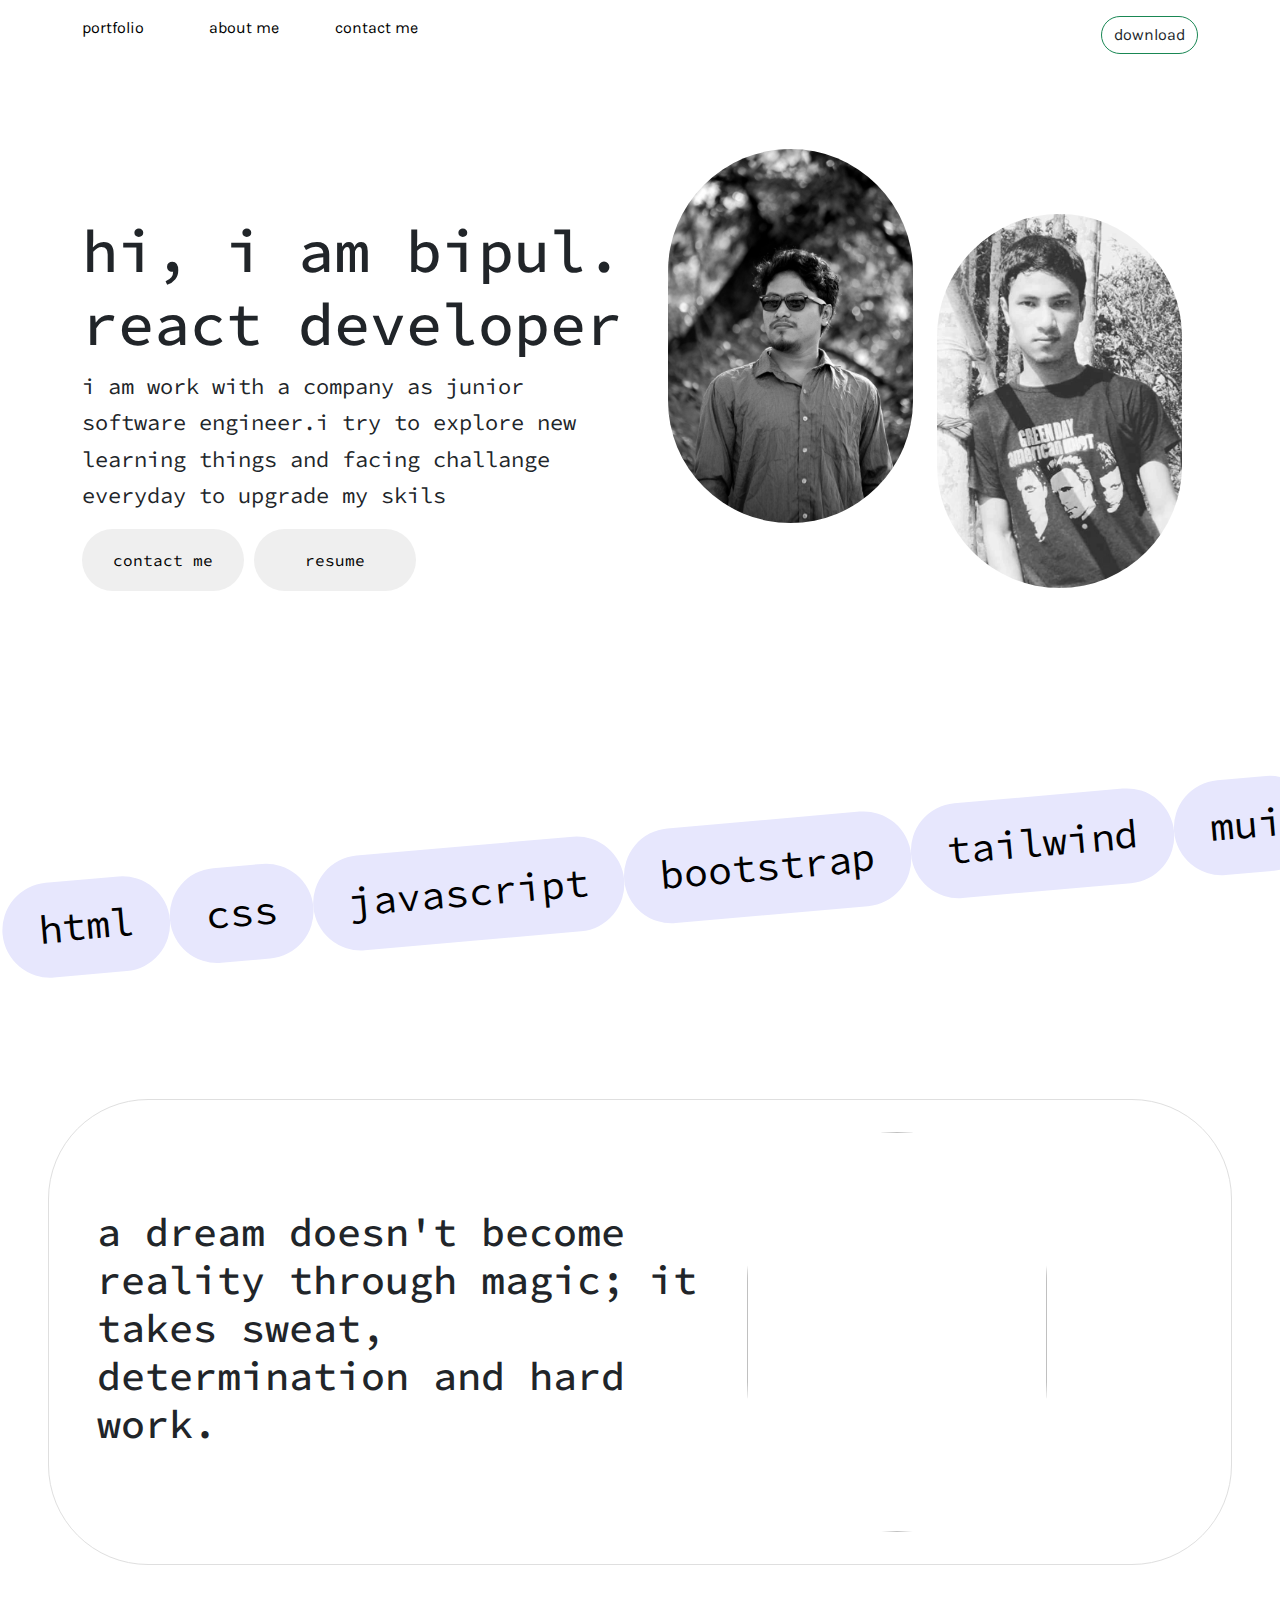
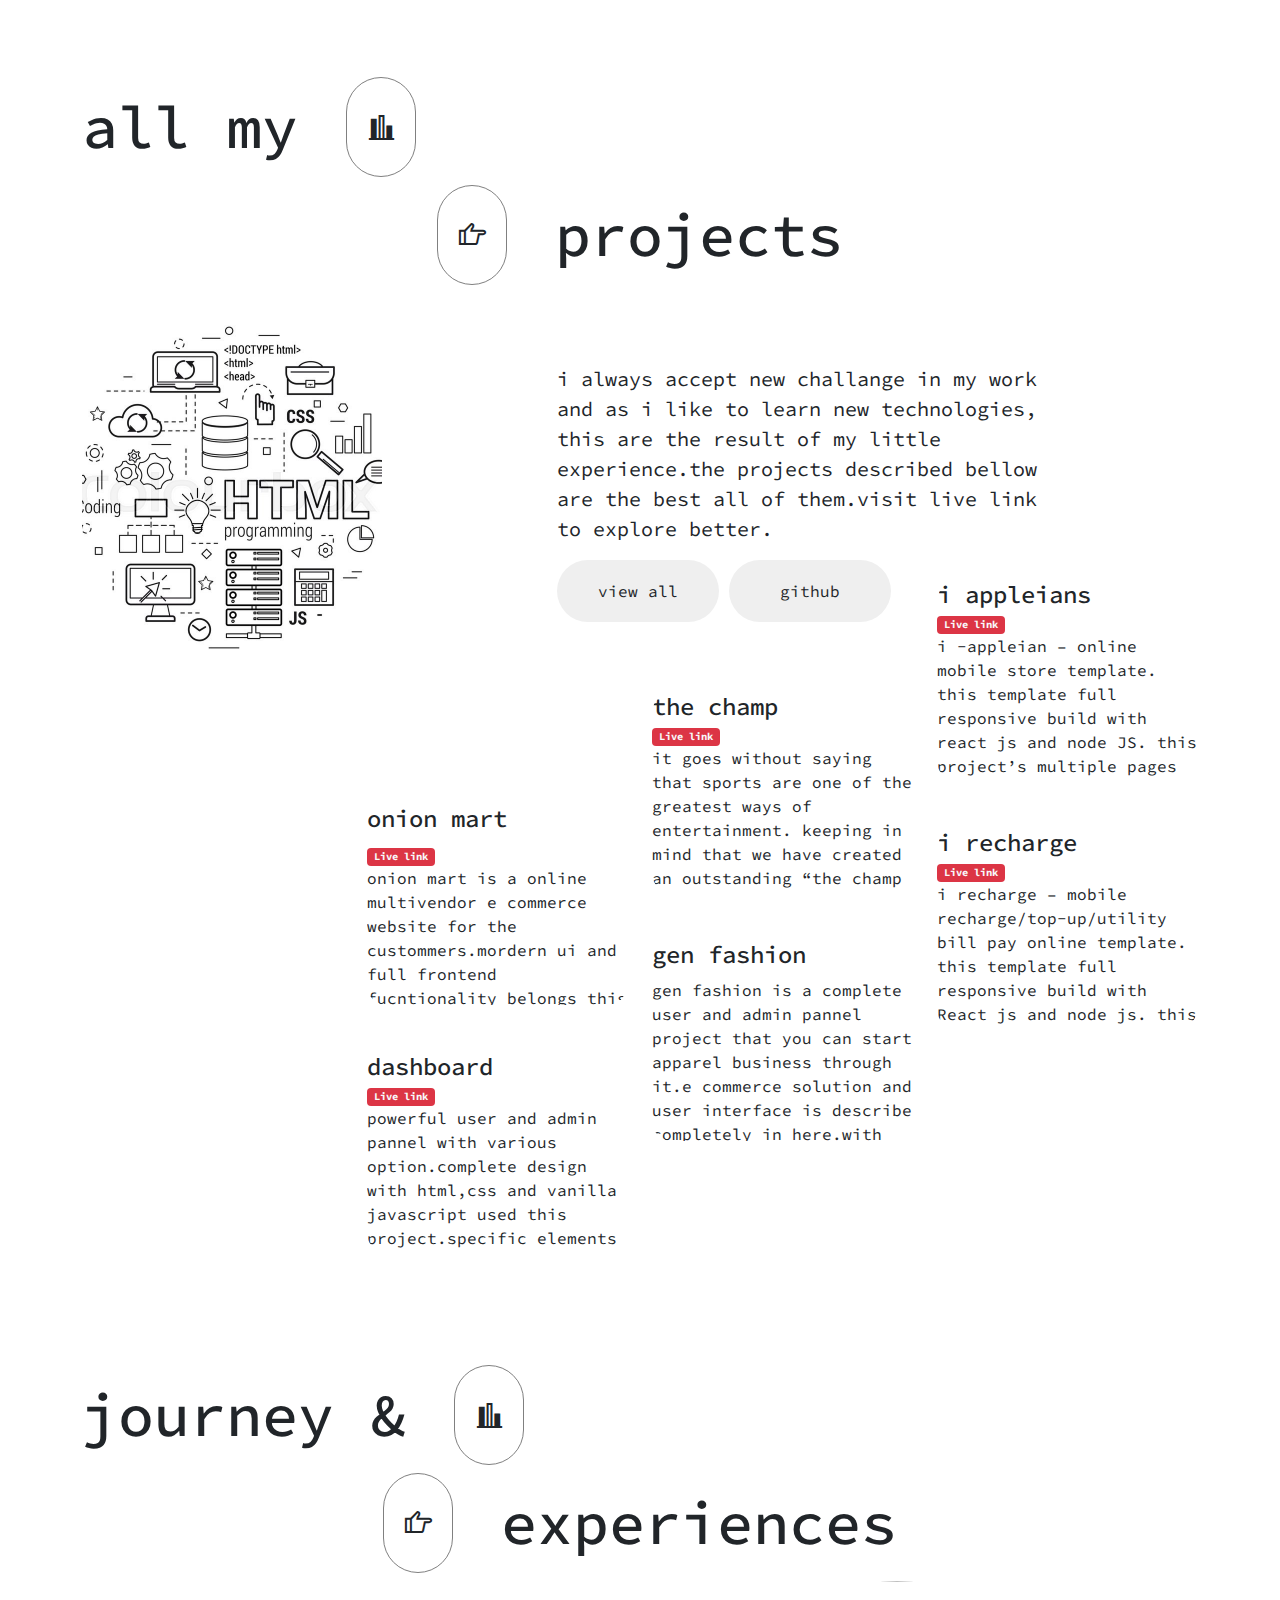
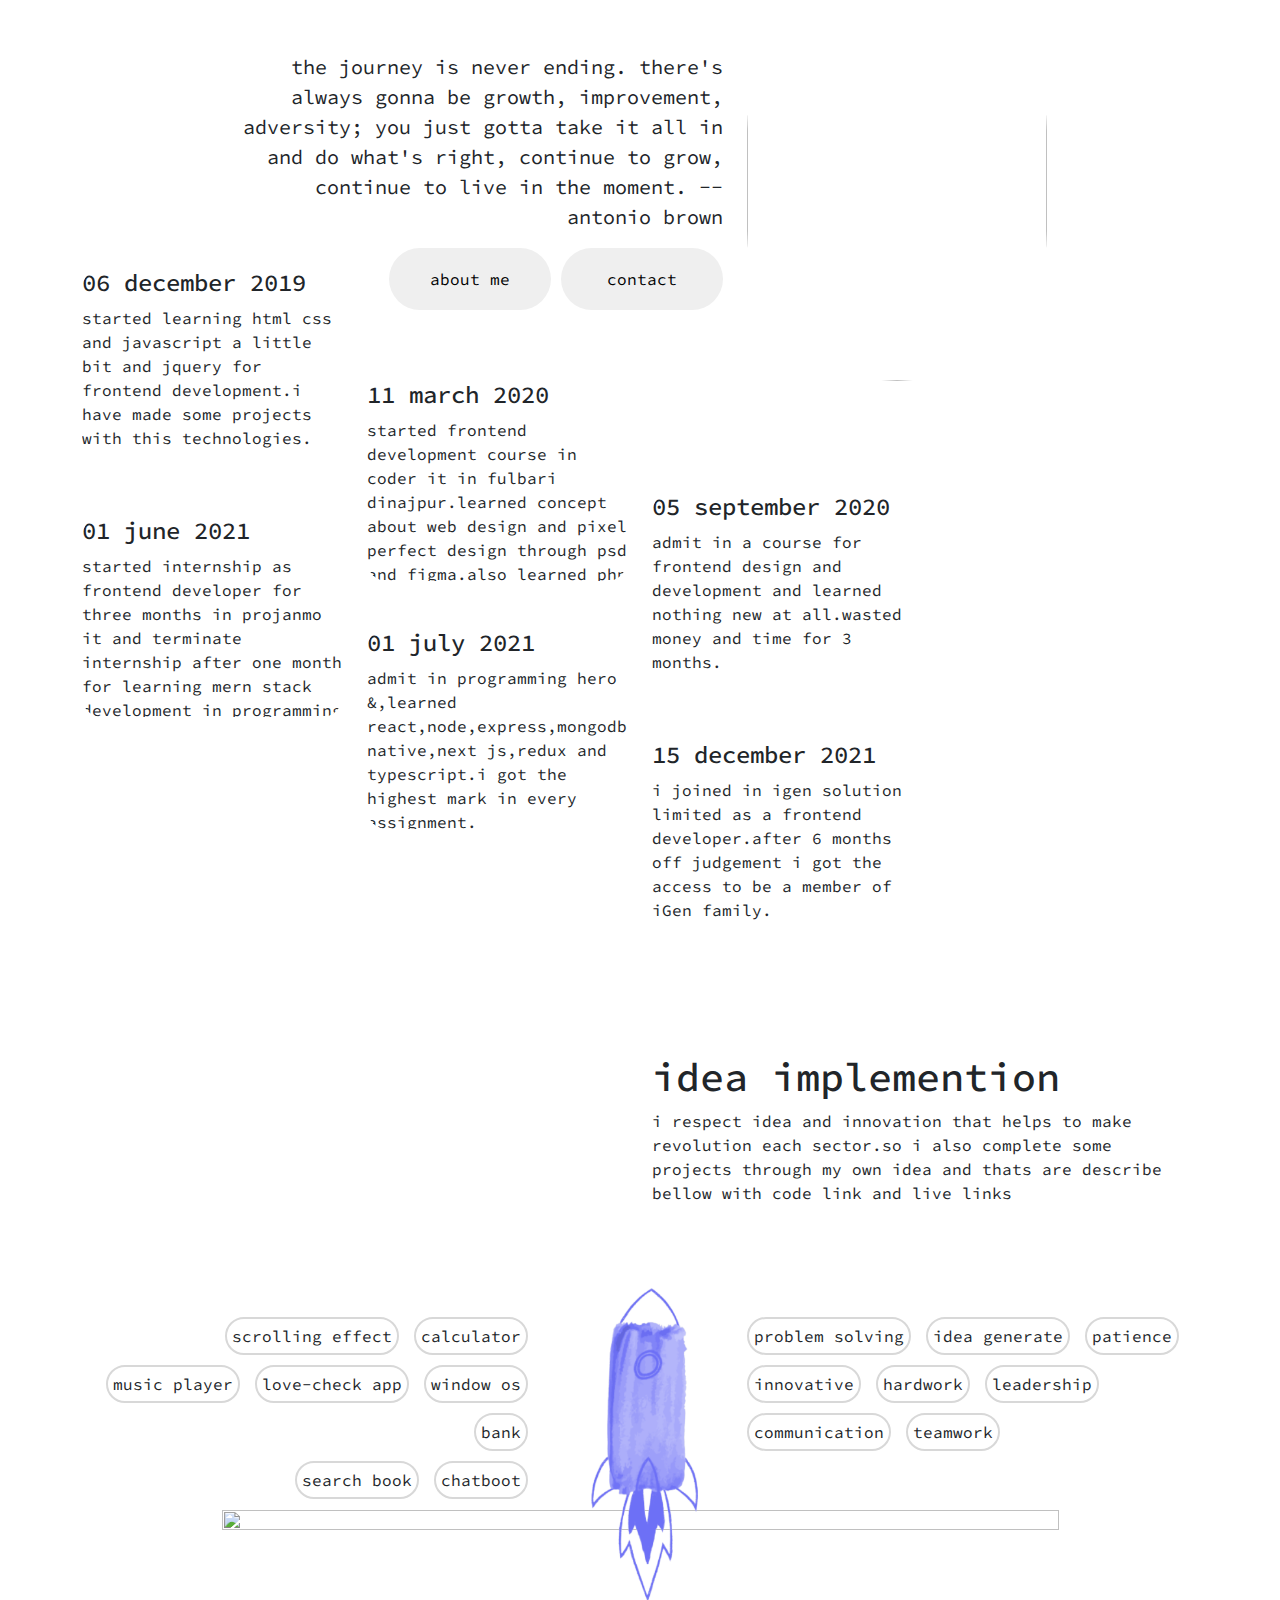
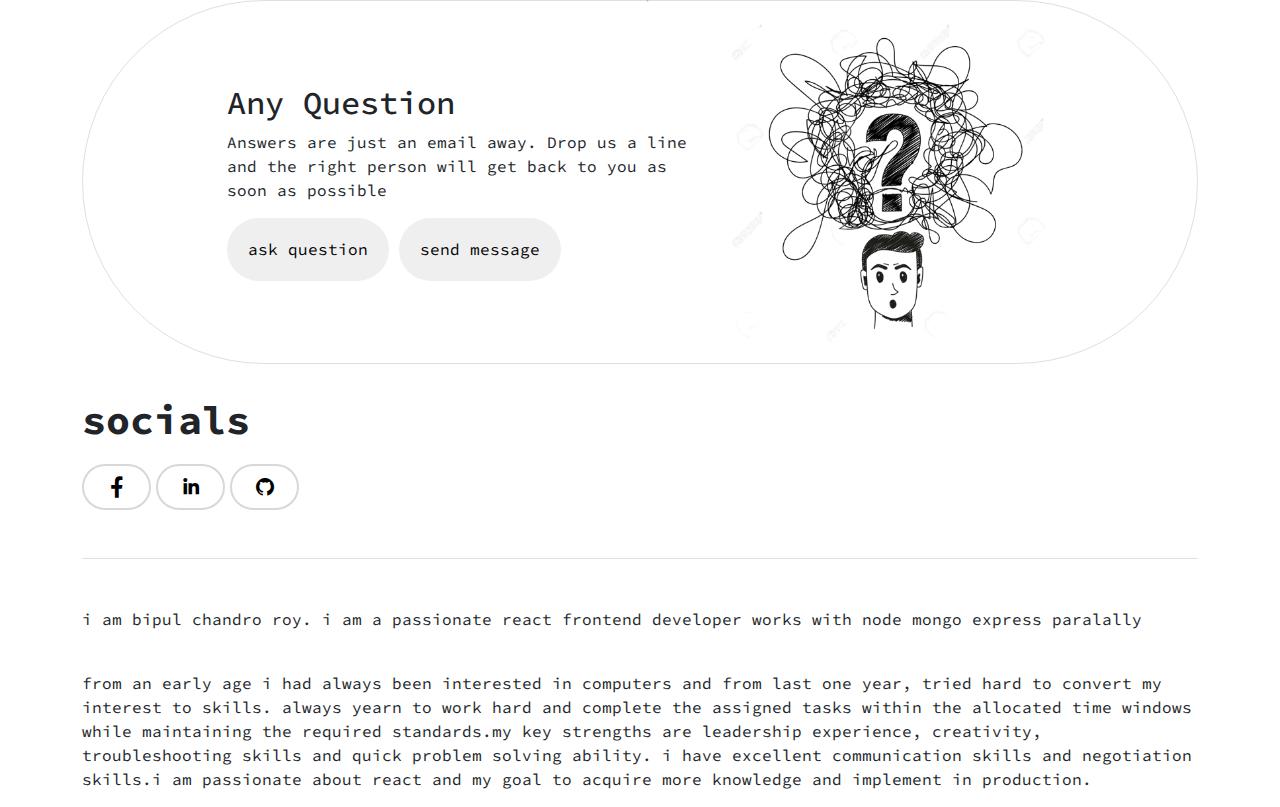
==== index.html @ b06220b7 "link dynamic" ====
<!DOCTYPE html>
<html lang="en">
  <head>
    <meta charset="UTF-8" />
    <meta http-equiv="X-UA-Compatible" content="IE=edge" />
    <meta name="viewport" content="width=device-width, initial-scale=1.0" />
    <link rel="stylesheet" href="./assets/css/bootstrap.min.css" />
    <link rel="stylesheet" href="./assets/css/line-awesome.min.css" />
    <link
      rel="stylesheet"
      href="path/to/line-awesome/css/line-awesome-font-awesome.min.css"
    />
    <link rel="stylesheet" href="./assets/css/style.css" />
    <link rel="stylesheet" href="./assets/css/responsive.css" />
    <title>Portfolio</title>
  </head>
  <body>
    <header class="py-3">
      <div class="container">
        <div class="row">
          <div class="col-4">
            <div class="row">
              <div class="col-4">
                <a href="#">portfolio</a>
              </div>
              <div class="col-4">
                <a href="./about.html">about me</a>
              </div>
              <div class="col-4">
                <a href="#">contact me</a>
              </div>
            </div>
          </div>
          <div class="col-8 text-end">
            <button class="btn rounded-pill border-success">download</button>
          </div>
        </div>
      </div>
    </header>

    <main>
      <section>
        <div class="banner">
          <div class="container">
            <div class="row">
              <div class="col-6">
                <div class="banner-text">
                  <h1>
                    hi, i am bipul. <br />
                    react developer
                  </h1>
                  <!-- <p>Do you want to expand your perspective? Access the US exchanges and the cryptocurrency market by opening your own multi-currency account</p> -->
                  <p>
                    i am work with a company as junior software engineer.i try
                    to explore new learning things and facing challange everyday
                    to upgrade my skils
                  </p>
                  <div class="banner-buttons">
                    <button>contact me</button>
                    <button>resume</button>
                  </div>
                </div>
              </div>
              <div class="col-6">
                <div class="row">
                  <div class="col-6">
                    <div
                      class="banner-image-container ms-auto first-banner-image-container"
                    >
                      <img class="grayscale" src="./assets/images/img1.jpg" alt="" />
                    </div>
                  </div>
                  <div class="col-6">
                    <div class="banner-image-container">
                      <img class="grayscale" src="./assets/images//img2.jpg" alt="" />
                    </div>
                  </div>
                </div>
              </div>
            </div>
          </div>
        </div>
      </section>

      <section>
        <div class="scrolling-container">
          <div class="scrolling">
            <ul>
              <li><a href="#">html</a></li>
              <li><a href="#">css</a></li>
              <li><a href="#">javascript</a></li>
              <li><a href="#">bootstrap</a></li>
              <li><a href="#">tailwind</a></li>
              <li><a href="#">mui</a></li>
              <li><a href="#">react</a></li>
              <li><a href="#">angular</a></li>
              <li><a href="#">react-native</a></li>
              <li><a href="#">react-bootstrap</a></li>
              <li><a href="#">express</a></li>
              <li><a href="#">node</a></li>
              <li><a href="#">mongodb</a></li>
              <li><a href="#">sql</a></li>
              <li><a href="#">next</a></li>
              <li><a href="#">redux</a></li>
            </ul>
          </div>
        </div>
      </section>

      <!-- details area begin  -->
      <section>
        <div class="details-section p-5">
          <div class="details-container">
            <div class="row align-items-center">
              <div class="col-7">
                <div class="p-3 mx-auto">
                  <h1>
                    a dream doesn't become reality through magic; it takes
                    sweat, determination and hard work.
                  </h1>
                </div>
              </div>
              <div class="col-5">
                <div class="swiper-image-container">
                  <div class="details-image">
                    <img
                      src="https://images.fineartamerica.com/images-medium-large-5/1-colin-powell-lou-ortiz.jpg"
                      alt=""
                    />
                  </div>
                </div>
              </div>
            </div>
          </div>
        </div>
      </section>
      <!-- details area end  -->

      <!-- projects area begin  -->
      <section>
        <div class="container">
          <div class="projects">
            <h2 class="d-flex align-items-center">
              all my
              <span class="project-icon ms-5"
                ><i class="lar la-chart-bar"></i
              ></span>
            </h2>
            <h2
              class="text-end d-flex align-items-center justify-content-center"
            >
              <span class="project-icon me-5"
                ><i class="lar la-hand-point-right"></i
              ></span>
              projects
            </h2>
            <div class="row align-items-center">
              <div class="col-5">
                <div class="details-image">
                  <img src="./assets/images/projects.jpg" alt="" />
                </div>
              </div>
              <div class="col-7">
                <div class="w-75">
                  <p>
                    i always accept new challange in my work and as i like to
                    learn new technologies, this are the result of my little
                    experience.the projects described bellow are the best all of
                    them.visit live link to explore better.
                  </p>
                  <div class="banner-buttons">
                    <button><a class="text-dark" href="./projects.html">view all</a></button>
                    <button>
                      <a
                        class="text-dark"
                        target="_blank"
                        href="https://github.com/Sbipul"
                        >github</a
                      >
                    </button>
                  </div>
                </div>
              </div>
            </div>
          </div>
        </div>
        <div class="container">
          <div class="row">
            <div class="col-3"></div>
            <div class="col-9">
              <div class="row">
                <div class="col-4">
                  <div class="last-column">
                    <div class="single-projects">
                      <div class="project-image">
                        <h3>onion mart</h3>
                        <small><a class="text-light badge bg-danger" target="_blank" href="https://onion-mart.vercel.app/">Live link </a></small>
                        <p>
                          onion mart is a online multivendor e commerce website
                          for the custommers.mordern ui and full frontend
                          fucntionality belongs this project also backend
                          friendly coded.
                        </p>
                      </div>
                    </div>
                    <div class="single-projects">
                      <div class="project-image">
                        <h3 class="m-0">dashboard</h3>
                        <small><a class="text-light badge bg-danger" target="_blank" href="https://igen-dashboard.netlify.app">Live link</a></small>
                        <p>
                          powerful user and admin pannel with various
                          option.complete design with html,css and vanilla
                          javascript used this project.specific elements is
                          drawed in a specific page so that it wouldbe better
                          experience for user and admin
                        </p>
                      </div>
                    </div>
                  </div>
                </div>
                <div class="col-4">
                  <div class="single-projects">
                    <div class="project-image">
                      <h3 class="m-0">the champ</h3>
                      <small><a class="text-light badge bg-danger" target="_blank" href="https://codecanyon.net/item/the-champ-a-sports-player-portfolio-react-js-template/38651780?s_rank=2">Live link</a></small>
                      <p>
                        it goes without saying that sports are one of the
                        greatest ways of entertainment. keeping in mind that we
                        have created an outstanding “the champ – a sports player
                        portfolio react js template” which is responsive for all
                        devices, user-friendly, and is to be used powerful
                        latest technologies for this portfolio template.
                      </p>
                    </div>
                  </div>
                  <div class="single-projects">
                    <div class="project-image">
                      <h3>gen fashion</h3>
                      <p>
                        gen fashion is a complete user and admin pannel project
                        that you can start apparel business through it.e
                        commerce solution and user interface is describe
                        completely in here.with mern technologies gives the
                        better experiences and keep update with others
                      </p>
                    </div>
                  </div>
                </div>
                <div class="col-4">
                  <div class="project-odd">
                    <div class="single-projects">
                      <div class="project-image">
                        <h3 class="m-0">i appleians</h3>
                        <small
                          ><a class="text-light badge bg-danger" href="https://codecanyon.net/item/iappleian-react-js-mobile-store-template/37306486"
                            >Live link</a
                          ></small
                        >
                        <p>
                          i -appleian – online mobile store template. this
                          template full responsive build with react js and node
                          JS. this project’s multiple pages and suitable fit for
                          online base business especially mobile shop who is
                          want to focus business into online.
                        </p>
                      </div>
                    </div>
                    <div class="single-projects">
                      <div class="project-image">
                        <h3 class="m-0">i recharge</h3>
                        <small><a class="text-light badge bg-danger" href="https://codecanyon.net/item/irecharge-mobile-topup-and-utility-bill-pay-react-js-template/37950821?s_rank=3">Live link</a></small>
                        <p>
                          i recharge – mobile recharge/top-up/utility bill pay
                          online template. this template full responsive build
                          with React js and node js. this project’s multiple
                          pages and suitable fit for online base mobile top-up
                          and utility bill pay services.
                        </p>
                      </div>
                    </div>
                  </div>
                </div>
              </div>
            </div>
          </div>
        </div>
      </section>
      <!-- projects area end  -->

      <!-- journey area begin  -->
      <section>
        <div class="container">
          <div class="projects">
            <h2 class="d-flex align-items-center">
              journey &<span class="project-icon ms-5"
                ><i class="lar la-chart-bar"></i
              ></span>
            </h2>
            <h2
              class="text-end d-flex align-items-center justify-content-center"
            >
              <span class="project-icon me-5"
                ><i class="lar la-hand-point-right"></i
              ></span>
              experiences
            </h2>
            <div class="row align-items-center">
              <div class="col-7">
                <div class="w-75 ms-auto text-end">
                  <p>
                    the journey is never ending. there's always gonna be growth,
                    improvement, adversity; you just gotta take it all in and do
                    what's right, continue to grow, continue to live in the
                    moment. --antonio brown
                  </p>
                  <div class="banner-buttons text-end">
                    <button>about me</button>
                    <button>contact</button>
                  </div>
                </div>
              </div>
              <div class="col-5">
                <div class="details-image">
                  <img src="https://i.gifer.com/Pcns.gif" alt="" />
                </div>
              </div>
            </div>
          </div>
        </div>
        <div class="container">
          <div class="row">
            <div class="col-9">
              <div class="row">
                <div class="col-4">
                  <div class="project-odd">
                    <div class="single-projects">
                      <div class="project-image">
                        <h3>06 december 2019</h3>
                        <p>
                          started learning html css and javascript a little bit
                          and jquery for frontend development.i have made some
                          projects with this technologies.
                        </p>
                      </div>
                      <div class="project-text"></div>
                    </div>
                    <div class="single-projects">
                      <div class="project-image">
                        <h3>01 june 2021</h3>
                        <p>
                          started internship as frontend developer for three
                          months in projanmo it and terminate internship after
                          one month for learning mern stack development in
                          programming hero
                        </p>
                      </div>
                      <div class="project-text"></div>
                    </div>
                  </div>
                </div>
                <div class="col-4">
                  <div class="single-projects">
                    <div class="project-image">
                      <h3>11 march 2020</h3>
                      <p>
                        started frontend development course in coder it in
                        fulbari dinajpur.learned concept about web design and
                        pixel perfect design through psd and figma.also learned
                        php and sql for backend.
                      </p>
                    </div>
                    <div class="project-text"></div>
                  </div>
                  <div class="single-projects">
                    <div class="project-image">
                      <h3>01 july 2021</h3>
                      <p>
                        admit in programming hero &,learned
                        react,node,express,mongodb,api,json,react native,next
                        js,redux and typescript.i got the highest mark in every
                        assignment.
                      </p>
                    </div>
                    <div class="project-text"></div>
                  </div>
                </div>
                <div class="col-4">
                  <div class="last-column">
                    <div class="single-projects">
                      <div class="project-image">
                        <h3>05 september 2020</h3>
                        <p>
                          admit in a course for frontend design and development
                          and learned nothing new at all.wasted money and time
                          for 3 months.
                        </p>
                      </div>
                      <div class="project-text"></div>
                    </div>
                    <div class="single-projects">
                      <div class="project-image">
                        <h3>15 december 2021</h3>
                        <p>
                          i joined in igen solution limited as a frontend
                          developer.after 6 months off judgement i got the
                          access to be a member of iGen family.
                        </p>
                      </div>
                      <div class="project-text"></div>
                    </div>
                  </div>
                </div>
              </div>
            </div>
            <div class="col-3"></div>
          </div>
        </div>
      </section>
      <!-- journey area end  -->

      <!-- work area begin  -->
      <section>
        <div class="container">
          <div class="row mb-5 pb-5">
            <div class="col-6"></div>
            <div class="col-6">
              <h1>idea implemention</h1>
              <p>
                i respect idea and innovation that helps to make revolution each
                sector.so i also complete some projects through my own idea and
                thats are describe bellow with code link and live links
              </p>
            </div>
          </div>
          <div class="row">
            <div class="col-5 text-end">
              <div class="idea-container">
                <p class="idea">scrolling effect</p>
                <p class="idea">calculator</p>
                <p class="idea">music player</p>
                <p class="idea">love-check app</p>
                <p class="idea">window os</p>
                <p class="idea">bank</p>
                <br />
                <p class="idea">search book</p>
                <p class="idea">chatboot</p>
              </div>
            </div>
            <div class="col-2 position-relative">
              <div class="work-rocket-container">
                <div class="work-rocket">
                  <img
                    src="./assets/images/Capture-removebg-preview (1).png"
                    alt=""
                  />
                </div>
              </div>
            </div>
            <div class="col-5">
              <div class="idea-container">
                <p class="idea">problem solving</p>
                <p class="idea">idea generate</p>
                <p class="idea">patience</p>
                <p class="idea">innovative</p>
                <p class="idea">hardwork</p>
                <p class="idea">leadership</p>
                <br />
                <p class="idea">communication</p>
                <p class="idea">teamwork</p>
              </div>
            </div>
          </div>
          <div class="work-image-container w-75 mx-auto">
            <img
              src="https://weltio.com/wp-content/themes/weltio/assets/img/home/offer/2.png?2"
              alt=""
            />
          </div>
        </div>
      </section>
      <!-- work area end  -->

      <!-- faq area begin  -->
      <section>
        <div class="container">
          <div class="faq-container">
            <div class="row align-items-center">
              <div class="col-7">
                <h2>Any Question</h2>
                <p>
                  Answers are just an email away. Drop us a line and the right
                  person will get back to you as soon as possible
                </p>
                <div class="banner-buttons">
                  <button>ask question</button>
                  <button>send message</button>
                </div>
              </div>
              <div class="col-5">
                <div class="faq-image">
                  <img
                    src="./assets/images/Capture-removebg-preview.png"
                    alt=""
                  />
                </div>
              </div>
            </div>
          </div>
        </div>
      </section>
      <!-- faq area end  -->
    </main>

    <footer>
      <div class="container">
        <div class="primary-footer pb-5">
          <div class="row">
            <div class="col-8">
              <div>
                <h1 class="fw-bold">socials</h1>
                <div class="socials">
                  <a target="_blank" href="https://www.facebook.com/bipul.chandro.roy.121/"><i class="lab la-facebook-f"></i></a>
                  <a target="_blank" href="https://www.linkedin.com/in/bipul-chandro-roy/"><i class="lab la-linkedin-in"></i></a>
                  <a target="_blank" href="https://github.com/Sbipul"><i class="lab la-github"></i></a>
                </div>
              </div>
            </div>
            <div class="col-4"></div>
          </div>
        </div>
        <div class="secondary-footer pt-5 border-top">
          <p>
            i am bipul chandro roy. i am a passionate react frontend developer
            works with node mongo express paralally
          </p>
          <br />
          <p>
            from an early age i had always been interested in computers and from
            last one year, tried hard to convert my interest to skills. always
            yearn to work hard and complete the assigned tasks within the
            allocated time windows while maintaining the required standards.my
            key strengths are leadership experience, creativity, troubleshooting
            skills and quick problem solving ability. i have excellent
            communication skills and negotiation skills.i am passionate about
            react and my goal to acquire more knowledge and implement in
            production.
          </p>
        </div>
      </div>
    </footer>

    <script src="./assets/js/bootstrap.min.js"></script>
  </body>
</html>
---- assets/css/line-awesome.min.css ----
.la,.lab,.lad,.lal,.lar,.las{-moz-osx-font-smoothing:grayscale;-webkit-font-smoothing:antialiased;display:inline-block;font-style:normal;font-variant:normal;text-rendering:auto;line-height:1}.la-lg{font-size:1.33333em;line-height:.75em;vertical-align:-.0667em}.la-xs{font-size:.75em}.la-sm{font-size:.875em}.la-1x{font-size:1em}.la-2x{font-size:2em}.la-3x{font-size:3em}.la-4x{font-size:4em}.la-5x{font-size:5em}.la-6x{font-size:6em}.la-7x{font-size:7em}.la-8x{font-size:8em}.la-9x{font-size:9em}.la-10x{font-size:10em}.la-fw{text-align:center;width:1.25em}.la-ul{list-style-type:none;margin-left:2.5em;padding-left:0}.la-ul>li{position:relative}.la-li{left:-2em;position:absolute;text-align:center;width:2em;line-height:inherit}.la-border{border:solid .08em #eee;border-radius:.1em;padding:.2em .25em .15em}.la-pull-left{float:left}.la-pull-right{float:right}.la.la-pull-left,.lab.la-pull-left,.lal.la-pull-left,.lar.la-pull-left,.las.la-pull-left{margin-right:.3em}.la.la-pull-right,.lab.la-pull-right,.lal.la-pull-right,.lar.la-pull-right,.las.la-pull-right{margin-left:.3em}.la-spin{-webkit-animation:la-spin 2s infinite linear;animation:la-spin 2s infinite linear}.la-pulse{-webkit-animation:la-spin 1s infinite steps(8);animation:la-spin 1s infinite steps(8)}@-webkit-keyframes la-spin{0%{-webkit-transform:rotate(0);transform:rotate(0)}100%{-webkit-transform:rotate(360deg);transform:rotate(360deg)}}@keyframes la-spin{0%{-webkit-transform:rotate(0);transform:rotate(0)}100%{-webkit-transform:rotate(360deg);transform:rotate(360deg)}}.la-rotate-90{-webkit-transform:rotate(90deg);transform:rotate(90deg)}.la-rotate-180{-webkit-transform:rotate(180deg);transform:rotate(180deg)}.la-rotate-270{-webkit-transform:rotate(270deg);transform:rotate(270deg)}.la-flip-horizontal{-webkit-transform:scale(-1,1);transform:scale(-1,1)}.la-flip-vertical{-webkit-transform:scale(1,-1);transform:scale(1,-1)}.la-flip-both,.la-flip-horizontal.la-flip-vertical{-webkit-transform:scale(-1,-1);transform:scale(-1,-1)}:root .la-flip-both,:root .la-flip-horizontal,:root .la-flip-vertical,:root .la-rotate-180,:root .la-rotate-270,:root .la-rotate-90{-webkit-filter:none;filter:none}.la-stack{display:inline-block;height:2em;line-height:2em;position:relative;vertical-align:middle;width:2.5em}.la-stack-1x,.la-stack-2x{left:0;position:absolute;text-align:center;width:100%}.la-stack-1x{line-height:inherit}.la-stack-2x{font-size:2em}.la-inverse{color:#fff}.la-500px:before{content:"\f26e"}.la-accessible-icon:before{content:"\f368"}.la-accusoft:before{content:"\f369"}.la-acquisitions-incorporated:before{content:"\f6af"}.la-ad:before{content:"\f641"}.la-address-book:before{content:"\f2b9"}.la-address-card:before{content:"\f2bb"}.la-adjust:before{content:"\f042"}.la-adn:before{content:"\f170"}.la-adobe:before{content:"\f778"}.la-adversal:before{content:"\f36a"}.la-affiliatetheme:before{content:"\f36b"}.la-air-freshener:before{content:"\f5d0"}.la-airbnb:before{content:"\f834"}.la-algolia:before{content:"\f36c"}.la-align-center:before{content:"\f037"}.la-align-justify:before{content:"\f039"}.la-align-left:before{content:"\f036"}.la-align-right:before{content:"\f038"}.la-alipay:before{content:"\f642"}.la-allergies:before{content:"\f461"}.la-amazon:before{content:"\f270"}.la-amazon-pay:before{content:"\f42c"}.la-ambulance:before{content:"\f0f9"}.la-american-sign-language-interpreting:before{content:"\f2a3"}.la-amilia:before{content:"\f36d"}.la-anchor:before{content:"\f13d"}.la-android:before{content:"\f17b"}.la-angellist:before{content:"\f209"}.la-angle-double-down:before{content:"\f103"}.la-angle-double-left:before{content:"\f100"}.la-angle-double-right:before{content:"\f101"}.la-angle-double-up:before{content:"\f102"}.la-angle-down:before{content:"\f107"}.la-angle-left:before{content:"\f104"}.la-angle-right:before{content:"\f105"}.la-angle-up:before{content:"\f106"}.la-angry:before{content:"\f556"}.la-angrycreative:before{content:"\f36e"}.la-angular:before{content:"\f420"}.la-ankh:before{content:"\f644"}.la-app-store:before{content:"\f36f"}.la-app-store-ios:before{content:"\f370"}.la-apper:before{content:"\f371"}.la-apple:before{content:"\f179"}.la-apple-alt:before{content:"\f5d1"}.la-apple-pay:before{content:"\f415"}.la-archive:before{content:"\f187"}.la-archway:before{content:"\f557"}.la-arrow-alt-circle-down:before{content:"\f358"}.la-arrow-alt-circle-left:before{content:"\f359"}.la-arrow-alt-circle-right:before{content:"\f35a"}.la-arrow-alt-circle-up:before{content:"\f35b"}.la-arrow-circle-down:before{content:"\f0ab"}.la-arrow-circle-left:before{content:"\f0a8"}.la-arrow-circle-right:before{content:"\f0a9"}.la-arrow-circle-up:before{content:"\f0aa"}.la-arrow-down:before{content:"\f063"}.la-arrow-left:before{content:"\f060"}.la-arrow-right:before{content:"\f061"}.la-arrow-up:before{content:"\f062"}.la-arrows-alt:before{content:"\f0b2"}.la-arrows-alt-h:before{content:"\f337"}.la-arrows-alt-v:before{content:"\f338"}.la-artstation:before{content:"\f77a"}.la-assistive-listening-systems:before{content:"\f2a2"}.la-asterisk:before{content:"\f069"}.la-asymmetrik:before{content:"\f372"}.la-at:before{content:"\f1fa"}.la-atlas:before{content:"\f558"}.la-atlassian:before{content:"\f77b"}.la-atom:before{content:"\f5d2"}.la-audible:before{content:"\f373"}.la-audio-description:before{content:"\f29e"}.la-autoprefixer:before{content:"\f41c"}.la-avianex:before{content:"\f374"}.la-aviato:before{content:"\f421"}.la-award:before{content:"\f559"}.la-aws:before{content:"\f375"}.la-baby:before{content:"\f77c"}.la-baby-carriage:before{content:"\f77d"}.la-backspace:before{content:"\f55a"}.la-backward:before{content:"\f04a"}.la-bacon:before{content:"\f7e5"}.la-balance-scale:before{content:"\f24e"}.la-balance-scale-left:before{content:"\f515"}.la-balance-scale-right:before{content:"\f516"}.la-ban:before{content:"\f05e"}.la-band-aid:before{content:"\f462"}.la-bandcamp:before{content:"\f2d5"}.la-barcode:before{content:"\f02a"}.la-bars:before{content:"\f0c9"}.la-baseball-ball:before{content:"\f433"}.la-basketball-ball:before{content:"\f434"}.la-bath:before{content:"\f2cd"}.la-battery-empty:before{content:"\f244"}.la-battery-full:before{content:"\f240"}.la-battery-half:before{content:"\f242"}.la-battery-quarter:before{content:"\f243"}.la-battery-three-quarters:before{content:"\f241"}.la-battle-net:before{content:"\f835"}.la-bed:before{content:"\f236"}.la-beer:before{content:"\f0fc"}.la-behance:before{content:"\f1b4"}.la-behance-square:before{content:"\f1b5"}.la-bell:before{content:"\f0f3"}.la-bell-slash:before{content:"\f1f6"}.la-bezier-curve:before{content:"\f55b"}.la-bible:before{content:"\f647"}.la-bicycle:before{content:"\f206"}.la-biking:before{content:"\f84a"}.la-bimobject:before{content:"\f378"}.la-binoculars:before{content:"\f1e5"}.la-biohazard:before{content:"\f780"}.la-birthday-cake:before{content:"\f1fd"}.la-bitbucket:before{content:"\f171"}.la-bitcoin:before{content:"\f379"}.la-bity:before{content:"\f37a"}.la-black-tie:before{content:"\f27e"}.la-blackberry:before{content:"\f37b"}.la-blender:before{content:"\f517"}.la-blender-phone:before{content:"\f6b6"}.la-blind:before{content:"\f29d"}.la-blog:before{content:"\f781"}.la-blogger:before{content:"\f37c"}.la-blogger-b:before{content:"\f37d"}.la-bluetooth:before{content:"\f293"}.la-bluetooth-b:before{content:"\f294"}.la-bold:before{content:"\f032"}.la-bolt:before{content:"\f0e7"}.la-bomb:before{content:"\f1e2"}.la-bone:before{content:"\f5d7"}.la-bong:before{content:"\f55c"}.la-book:before{content:"\f02d"}.la-book-dead:before{content:"\f6b7"}.la-book-medical:before{content:"\f7e6"}.la-book-open:before{content:"\f518"}.la-book-reader:before{content:"\f5da"}.la-bookmark:before{content:"\f02e"}.la-bootstrap:before{content:"\f836"}.la-border-all:before{content:"\f84c"}.la-border-none:before{content:"\f850"}.la-border-style:before{content:"\f853"}.la-bowling-ball:before{content:"\f436"}.la-box:before{content:"\f466"}.la-box-open:before{content:"\f49e"}.la-boxes:before{content:"\f468"}.la-braille:before{content:"\f2a1"}.la-brain:before{content:"\f5dc"}.la-bread-slice:before{content:"\f7ec"}.la-briefcase:before{content:"\f0b1"}.la-briefcase-medical:before{content:"\f469"}.la-broadcast-tower:before{content:"\f519"}.la-broom:before{content:"\f51a"}.la-brush:before{content:"\f55d"}.la-btc:before{content:"\f15a"}.la-buffer:before{content:"\f837"}.la-bug:before{content:"\f188"}.la-building:before{content:"\f1ad"}.la-bullhorn:before{content:"\f0a1"}.la-bullseye:before{content:"\f140"}.la-burn:before{content:"\f46a"}.la-buromobelexperte:before{content:"\f37f"}.la-bus:before{content:"\f207"}.la-bus-alt:before{content:"\f55e"}.la-business-time:before{content:"\f64a"}.la-buy-n-large:before{content:"\f8a6"}.la-buysellads:before{content:"\f20d"}.la-calculator:before{content:"\f1ec"}.la-calendar:before{content:"\f133"}.la-calendar-alt:before{content:"\f073"}.la-calendar-check:before{content:"\f274"}.la-calendar-day:before{content:"\f783"}.la-calendar-minus:before{content:"\f272"}.la-calendar-plus:before{content:"\f271"}.la-calendar-times:before{content:"\f273"}.la-calendar-week:before{content:"\f784"}.la-camera:before{content:"\f030"}.la-camera-retro:before{content:"\f083"}.la-campground:before{content:"\f6bb"}.la-canadian-maple-leaf:before{content:"\f785"}.la-candy-cane:before{content:"\f786"}.la-cannabis:before{content:"\f55f"}.la-capsules:before{content:"\f46b"}.la-car:before{content:"\f1b9"}.la-car-alt:before{content:"\f5de"}.la-car-battery:before{content:"\f5df"}.la-car-crash:before{content:"\f5e1"}.la-car-side:before{content:"\f5e4"}.la-caret-down:before{content:"\f0d7"}.la-caret-left:before{content:"\f0d9"}.la-caret-right:before{content:"\f0da"}.la-caret-square-down:before{content:"\f150"}.la-caret-square-left:before{content:"\f191"}.la-caret-square-right:before{content:"\f152"}.la-caret-square-up:before{content:"\f151"}.la-caret-up:before{content:"\f0d8"}.la-carrot:before{content:"\f787"}.la-cart-arrow-down:before{content:"\f218"}.la-cart-plus:before{content:"\f217"}.la-cash-register:before{content:"\f788"}.la-cat:before{content:"\f6be"}.la-cc-amazon-pay:before{content:"\f42d"}.la-cc-amex:before{content:"\f1f3"}.la-cc-apple-pay:before{content:"\f416"}.la-cc-diners-club:before{content:"\f24c"}.la-cc-discover:before{content:"\f1f2"}.la-cc-jcb:before{content:"\f24b"}.la-cc-mastercard:before{content:"\f1f1"}.la-cc-paypal:before{content:"\f1f4"}.la-cc-stripe:before{content:"\f1f5"}.la-cc-visa:before{content:"\f1f0"}.la-centercode:before{content:"\f380"}.la-centos:before{content:"\f789"}.la-certificate:before{content:"\f0a3"}.la-chair:before{content:"\f6c0"}.la-chalkboard:before{content:"\f51b"}.la-chalkboard-teacher:before{content:"\f51c"}.la-charging-station:before{content:"\f5e7"}.la-chart-area:before{content:"\f1fe"}.la-chart-bar:before{content:"\f080"}.la-chart-line:before{content:"\f201"}.la-chart-pie:before{content:"\f200"}.la-check:before{content:"\f00c"}.la-check-circle:before{content:"\f058"}.la-check-double:before{content:"\f560"}.la-check-square:before{content:"\f14a"}.la-cheese:before{content:"\f7ef"}.la-chess:before{content:"\f439"}.la-chess-bishop:before{content:"\f43a"}.la-chess-board:before{content:"\f43c"}.la-chess-king:before{content:"\f43f"}.la-chess-knight:before{content:"\f441"}.la-chess-pawn:before{content:"\f443"}.la-chess-queen:before{content:"\f445"}.la-chess-rook:before{content:"\f447"}.la-chevron-circle-down:before{content:"\f13a"}.la-chevron-circle-left:before{content:"\f137"}.la-chevron-circle-right:before{content:"\f138"}.la-chevron-circle-up:before{content:"\f139"}.la-chevron-down:before{content:"\f078"}.la-chevron-left:before{content:"\f053"}.la-chevron-right:before{content:"\f054"}.la-chevron-up:before{content:"\f077"}.la-child:before{content:"\f1ae"}.la-chrome:before{content:"\f268"}.la-chromecast:before{content:"\f838"}.la-church:before{content:"\f51d"}.la-circle:before{content:"\f111"}.la-circle-notch:before{content:"\f1ce"}.la-city:before{content:"\f64f"}.la-clinic-medical:before{content:"\f7f2"}.la-clipboard:before{content:"\f328"}.la-clipboard-check:before{content:"\f46c"}.la-clipboard-list:before{content:"\f46d"}.la-clock:before{content:"\f017"}.la-clone:before{content:"\f24d"}.la-closed-captioning:before{content:"\f20a"}.la-cloud:before{content:"\f0c2"}.la-cloud-download-alt:before{content:"\f381"}.la-cloud-meatball:before{content:"\f73b"}.la-cloud-moon:before{content:"\f6c3"}.la-cloud-moon-rain:before{content:"\f73c"}.la-cloud-rain:before{content:"\f73d"}.la-cloud-showers-heavy:before{content:"\f740"}.la-cloud-sun:before{content:"\f6c4"}.la-cloud-sun-rain:before{content:"\f743"}.la-cloud-upload-alt:before{content:"\f382"}.la-cloudscale:before{content:"\f383"}.la-cloudsmith:before{content:"\f384"}.la-cloudversify:before{content:"\f385"}.la-cocktail:before{content:"\f561"}.la-code:before{content:"\f121"}.la-code-branch:before{content:"\f126"}.la-codepen:before{content:"\f1cb"}.la-codiepie:before{content:"\f284"}.la-coffee:before{content:"\f0f4"}.la-cog:before{content:"\f013"}.la-cogs:before{content:"\f085"}.la-coins:before{content:"\f51e"}.la-columns:before{content:"\f0db"}.la-comment:before{content:"\f075"}.la-comment-alt:before{content:"\f27a"}.la-comment-dollar:before{content:"\f651"}.la-comment-dots:before{content:"\f4ad"}.la-comment-medical:before{content:"\f7f5"}.la-comment-slash:before{content:"\f4b3"}.la-comments:before{content:"\f086"}.la-comments-dollar:before{content:"\f653"}.la-compact-disc:before{content:"\f51f"}.la-compass:before{content:"\f14e"}.la-compress:before{content:"\f066"}.la-compress-arrows-alt:before{content:"\f78c"}.la-concierge-bell:before{content:"\f562"}.la-confluence:before{content:"\f78d"}.la-connectdevelop:before{content:"\f20e"}.la-contao:before{content:"\f26d"}.la-cookie:before{content:"\f563"}.la-cookie-bite:before{content:"\f564"}.la-copy:before{content:"\f0c5"}.la-copyright:before{content:"\f1f9"}.la-cotton-bureau:before{content:"\f89e"}.la-couch:before{content:"\f4b8"}.la-cpanel:before{content:"\f388"}.la-creative-commons:before{content:"\f25e"}.la-creative-commons-by:before{content:"\f4e7"}.la-creative-commons-nc:before{content:"\f4e8"}.la-creative-commons-nc-eu:before{content:"\f4e9"}.la-creative-commons-nc-jp:before{content:"\f4ea"}.la-creative-commons-nd:before{content:"\f4eb"}.la-creative-commons-pd:before{content:"\f4ec"}.la-creative-commons-pd-alt:before{content:"\f4ed"}.la-creative-commons-remix:before{content:"\f4ee"}.la-creative-commons-sa:before{content:"\f4ef"}.la-creative-commons-sampling:before{content:"\f4f0"}.la-creative-commons-sampling-plus:before{content:"\f4f1"}.la-creative-commons-share:before{content:"\f4f2"}.la-creative-commons-zero:before{content:"\f4f3"}.la-credit-card:before{content:"\f09d"}.la-critical-role:before{content:"\f6c9"}.la-crop:before{content:"\f125"}.la-crop-alt:before{content:"\f565"}.la-cross:before{content:"\f654"}.la-crosshairs:before{content:"\f05b"}.la-crow:before{content:"\f520"}.la-crown:before{content:"\f521"}.la-crutch:before{content:"\f7f7"}.la-css3:before{content:"\f13c"}.la-css3-alt:before{content:"\f38b"}.la-cube:before{content:"\f1b2"}.la-cubes:before{content:"\f1b3"}.la-cut:before{content:"\f0c4"}.la-cuttlefish:before{content:"\f38c"}.la-d-and-d:before{content:"\f38d"}.la-d-and-d-beyond:before{content:"\f6ca"}.la-dashcube:before{content:"\f210"}.la-database:before{content:"\f1c0"}.la-deaf:before{content:"\f2a4"}.la-delicious:before{content:"\f1a5"}.la-democrat:before{content:"\f747"}.la-deploydog:before{content:"\f38e"}.la-deskpro:before{content:"\f38f"}.la-desktop:before{content:"\f108"}.la-dev:before{content:"\f6cc"}.la-deviantart:before{content:"\f1bd"}.la-dharmachakra:before{content:"\f655"}.la-dhl:before{content:"\f790"}.la-diagnoses:before{content:"\f470"}.la-diaspora:before{content:"\f791"}.la-dice:before{content:"\f522"}.la-dice-d20:before{content:"\f6cf"}.la-dice-d6:before{content:"\f6d1"}.la-dice-five:before{content:"\f523"}.la-dice-four:before{content:"\f524"}.la-dice-one:before{content:"\f525"}.la-dice-six:before{content:"\f526"}.la-dice-three:before{content:"\f527"}.la-dice-two:before{content:"\f528"}.la-digg:before{content:"\f1a6"}.la-digital-ocean:before{content:"\f391"}.la-digital-tachograph:before{content:"\f566"}.la-directions:before{content:"\f5eb"}.la-discord:before{content:"\f392"}.la-discourse:before{content:"\f393"}.la-divide:before{content:"\f529"}.la-dizzy:before{content:"\f567"}.la-dna:before{content:"\f471"}.la-dochub:before{content:"\f394"}.la-docker:before{content:"\f395"}.la-dog:before{content:"\f6d3"}.la-dollar-sign:before{content:"\f155"}.la-dolly:before{content:"\f472"}.la-dolly-flatbed:before{content:"\f474"}.la-donate:before{content:"\f4b9"}.la-door-closed:before{content:"\f52a"}.la-door-open:before{content:"\f52b"}.la-dot-circle:before{content:"\f192"}.la-dove:before{content:"\f4ba"}.la-download:before{content:"\f019"}.la-draft2digital:before{content:"\f396"}.la-drafting-compass:before{content:"\f568"}.la-dragon:before{content:"\f6d5"}.la-draw-polygon:before{content:"\f5ee"}.la-dribbble:before{content:"\f17d"}.la-dribbble-square:before{content:"\f397"}.la-dropbox:before{content:"\f16b"}.la-drum:before{content:"\f569"}.la-drum-steelpan:before{content:"\f56a"}.la-drumstick-bite:before{content:"\f6d7"}.la-drupal:before{content:"\f1a9"}.la-dumbbell:before{content:"\f44b"}.la-dumpster:before{content:"\f793"}.la-dumpster-fire:before{content:"\f794"}.la-dungeon:before{content:"\f6d9"}.la-dyalog:before{content:"\f399"}.la-earlybirds:before{content:"\f39a"}.la-ebay:before{content:"\f4f4"}.la-edge:before{content:"\f282"}.la-edit:before{content:"\f044"}.la-egg:before{content:"\f7fb"}.la-eject:before{content:"\f052"}.la-elementor:before{content:"\f430"}.la-ellipsis-h:before{content:"\f141"}.la-ellipsis-v:before{content:"\f142"}.la-ello:before{content:"\f5f1"}.la-ember:before{content:"\f423"}.la-empire:before{content:"\f1d1"}.la-envelope:before{content:"\f0e0"}.la-envelope-open:before{content:"\f2b6"}.la-envelope-open-text:before{content:"\f658"}.la-envelope-square:before{content:"\f199"}.la-envira:before{content:"\f299"}.la-equals:before{content:"\f52c"}.la-eraser:before{content:"\f12d"}.la-erlang:before{content:"\f39d"}.la-ethereum:before{content:"\f42e"}.la-ethernet:before{content:"\f796"}.la-etsy:before{content:"\f2d7"}.la-euro-sign:before{content:"\f153"}.la-evernote:before{content:"\f839"}.la-exchange-alt:before{content:"\f362"}.la-exclamation:before{content:"\f12a"}.la-exclamation-circle:before{content:"\f06a"}.la-exclamation-triangle:before{content:"\f071"}.la-expand:before{content:"\f065"}.la-expand-arrows-alt:before{content:"\f31e"}.la-expeditedssl:before{content:"\f23e"}.la-external-link-alt:before{content:"\f35d"}.la-external-link-square-alt:before{content:"\f360"}.la-eye:before{content:"\f06e"}.la-eye-dropper:before{content:"\f1fb"}.la-eye-slash:before{content:"\f070"}.la-facebook:before{content:"\f09a"}.la-facebook-f:before{content:"\f39e"}.la-facebook-messenger:before{content:"\f39f"}.la-facebook-square:before{content:"\f082"}.la-fan:before{content:"\f863"}.la-fantasy-flight-games:before{content:"\f6dc"}.la-fast-backward:before{content:"\f049"}.la-fast-forward:before{content:"\f050"}.la-fax:before{content:"\f1ac"}.la-feather:before{content:"\f52d"}.la-feather-alt:before{content:"\f56b"}.la-fedex:before{content:"\f797"}.la-fedora:before{content:"\f798"}.la-female:before{content:"\f182"}.la-fighter-jet:before{content:"\f0fb"}.la-figma:before{content:"\f799"}.la-file:before{content:"\f15b"}.la-file-alt:before{content:"\f15c"}.la-file-archive:before{content:"\f1c6"}.la-file-audio:before{content:"\f1c7"}.la-file-code:before{content:"\f1c9"}.la-file-contract:before{content:"\f56c"}.la-file-csv:before{content:"\f6dd"}.la-file-download:before{content:"\f56d"}.la-file-excel:before{content:"\f1c3"}.la-file-export:before{content:"\f56e"}.la-file-image:before{content:"\f1c5"}.la-file-import:before{content:"\f56f"}.la-file-invoice:before{content:"\f570"}.la-file-invoice-dollar:before{content:"\f571"}.la-file-medical:before{content:"\f477"}.la-file-medical-alt:before{content:"\f478"}.la-file-pdf:before{content:"\f1c1"}.la-file-powerpoint:before{content:"\f1c4"}.la-file-prescription:before{content:"\f572"}.la-file-signature:before{content:"\f573"}.la-file-upload:before{content:"\f574"}.la-file-video:before{content:"\f1c8"}.la-file-word:before{content:"\f1c2"}.la-fill:before{content:"\f575"}.la-fill-drip:before{content:"\f576"}.la-film:before{content:"\f008"}.la-filter:before{content:"\f0b0"}.la-fingerprint:before{content:"\f577"}.la-fire:before{content:"\f06d"}.la-fire-alt:before{content:"\f7e4"}.la-fire-extinguisher:before{content:"\f134"}.la-firefox:before{content:"\f269"}.la-first-aid:before{content:"\f479"}.la-first-order:before{content:"\f2b0"}.la-first-order-alt:before{content:"\f50a"}.la-firstdraft:before{content:"\f3a1"}.la-fish:before{content:"\f578"}.la-fist-raised:before{content:"\f6de"}.la-flag:before{content:"\f024"}.la-flag-checkered:before{content:"\f11e"}.la-flag-usa:before{content:"\f74d"}.la-flask:before{content:"\f0c3"}.la-flickr:before{content:"\f16e"}.la-flipboard:before{content:"\f44d"}.la-flushed:before{content:"\f579"}.la-fly:before{content:"\f417"}.la-folder:before{content:"\f07b"}.la-folder-minus:before{content:"\f65d"}.la-folder-open:before{content:"\f07c"}.la-folder-plus:before{content:"\f65e"}.la-font:before{content:"\f031"}.la-font-awesome:before{content:"\f2b4"}.la-font-awesome-alt:before{content:"\f35c"}.la-font-awesome-flag:before{content:"\f425"}.la-font-awesome-logo-full:before{content:"\f4e6"}.la-fonticons:before{content:"\f280"}.la-fonticons-fi:before{content:"\f3a2"}.la-football-ball:before{content:"\f44e"}.la-fort-awesome:before{content:"\f286"}.la-fort-awesome-alt:before{content:"\f3a3"}.la-forumbee:before{content:"\f211"}.la-forward:before{content:"\f04e"}.la-foursquare:before{content:"\f180"}.la-free-code-camp:before{content:"\f2c5"}.la-freebsd:before{content:"\f3a4"}.la-frog:before{content:"\f52e"}.la-frown:before{content:"\f119"}.la-frown-open:before{content:"\f57a"}.la-fulcrum:before{content:"\f50b"}.la-funnel-dollar:before{content:"\f662"}.la-futbol:before{content:"\f1e3"}.la-galactic-republic:before{content:"\f50c"}.la-galactic-senate:before{content:"\f50d"}.la-gamepad:before{content:"\f11b"}.la-gas-pump:before{content:"\f52f"}.la-gavel:before{content:"\f0e3"}.la-gem:before{content:"\f3a5"}.la-genderless:before{content:"\f22d"}.la-get-pocket:before{content:"\f265"}.la-gg:before{content:"\f260"}.la-gg-circle:before{content:"\f261"}.la-ghost:before{content:"\f6e2"}.la-gift:before{content:"\f06b"}.la-gifts:before{content:"\f79c"}.la-git:before{content:"\f1d3"}.la-git-alt:before{content:"\f841"}.la-git-square:before{content:"\f1d2"}.la-github:before{content:"\f09b"}.la-github-alt:before{content:"\f113"}.la-github-square:before{content:"\f092"}.la-gitkraken:before{content:"\f3a6"}.la-gitlab:before{content:"\f296"}.la-gitter:before{content:"\f426"}.la-glass-cheers:before{content:"\f79f"}.la-glass-martini:before{content:"\f000"}.la-glass-martini-alt:before{content:"\f57b"}.la-glass-whiskey:before{content:"\f7a0"}.la-glasses:before{content:"\f530"}.la-glide:before{content:"\f2a5"}.la-glide-g:before{content:"\f2a6"}.la-globe:before{content:"\f0ac"}.la-globe-africa:before{content:"\f57c"}.la-globe-americas:before{content:"\f57d"}.la-globe-asia:before{content:"\f57e"}.la-globe-europe:before{content:"\f7a2"}.la-gofore:before{content:"\f3a7"}.la-golf-ball:before{content:"\f450"}.la-goodreads:before{content:"\f3a8"}.la-goodreads-g:before{content:"\f3a9"}.la-google:before{content:"\f1a0"}.la-google-drive:before{content:"\f3aa"}.la-google-play:before{content:"\f3ab"}.la-google-plus:before{content:"\f2b3"}.la-google-plus-g:before{content:"\f0d5"}.la-google-plus-square:before{content:"\f0d4"}.la-google-wallet:before{content:"\f1ee"}.la-gopuram:before{content:"\f664"}.la-graduation-cap:before{content:"\f19d"}.la-gratipay:before{content:"\f184"}.la-grav:before{content:"\f2d6"}.la-greater-than:before{content:"\f531"}.la-greater-than-equal:before{content:"\f532"}.la-grimace:before{content:"\f57f"}.la-grin:before{content:"\f580"}.la-grin-alt:before{content:"\f581"}.la-grin-beam:before{content:"\f582"}.la-grin-beam-sweat:before{content:"\f583"}.la-grin-hearts:before{content:"\f584"}.la-grin-squint:before{content:"\f585"}.la-grin-squint-tears:before{content:"\f586"}.la-grin-stars:before{content:"\f587"}.la-grin-tears:before{content:"\f588"}.la-grin-tongue:before{content:"\f589"}.la-grin-tongue-squint:before{content:"\f58a"}.la-grin-tongue-wink:before{content:"\f58b"}.la-grin-wink:before{content:"\f58c"}.la-grip-horizontal:before{content:"\f58d"}.la-grip-lines:before{content:"\f7a4"}.la-grip-lines-vertical:before{content:"\f7a5"}.la-grip-vertical:before{content:"\f58e"}.la-gripfire:before{content:"\f3ac"}.la-grunt:before{content:"\f3ad"}.la-guitar:before{content:"\f7a6"}.la-gulp:before{content:"\f3ae"}.la-h-square:before{content:"\f0fd"}.la-hacker-news:before{content:"\f1d4"}.la-hacker-news-square:before{content:"\f3af"}.la-hackerrank:before{content:"\f5f7"}.la-hamburger:before{content:"\f805"}.la-hammer:before{content:"\f6e3"}.la-hamsa:before{content:"\f665"}.la-hand-holding:before{content:"\f4bd"}.la-hand-holding-heart:before{content:"\f4be"}.la-hand-holding-usd:before{content:"\f4c0"}.la-hand-lizard:before{content:"\f258"}.la-hand-middle-finger:before{content:"\f806"}.la-hand-paper:before{content:"\f256"}.la-hand-peace:before{content:"\f25b"}.la-hand-point-down:before{content:"\f0a7"}.la-hand-point-left:before{content:"\f0a5"}.la-hand-point-right:before{content:"\f0a4"}.la-hand-point-up:before{content:"\f0a6"}.la-hand-pointer:before{content:"\f25a"}.la-hand-rock:before{content:"\f255"}.la-hand-scissors:before{content:"\f257"}.la-hand-spock:before{content:"\f259"}.la-hands:before{content:"\f4c2"}.la-hands-helping:before{content:"\f4c4"}.la-handshake:before{content:"\f2b5"}.la-hanukiah:before{content:"\f6e6"}.la-hard-hat:before{content:"\f807"}.la-hashtag:before{content:"\f292"}.la-hat-cowboy:before{content:"\f8c0"}.la-hat-cowboy-side:before{content:"\f8c1"}.la-hat-wizard:before{content:"\f6e8"}.la-haykal:before{content:"\f666"}.la-hdd:before{content:"\f0a0"}.la-heading:before{content:"\f1dc"}.la-headphones:before{content:"\f025"}.la-headphones-alt:before{content:"\f58f"}.la-headset:before{content:"\f590"}.la-heart:before{content:"\f004"}.la-heart-broken:before{content:"\f7a9"}.la-heartbeat:before{content:"\f21e"}.la-helicopter:before{content:"\f533"}.la-highlighter:before{content:"\f591"}.la-hiking:before{content:"\f6ec"}.la-hippo:before{content:"\f6ed"}.la-hips:before{content:"\f452"}.la-hire-a-helper:before{content:"\f3b0"}.la-history:before{content:"\f1da"}.la-hockey-puck:before{content:"\f453"}.la-holly-berry:before{content:"\f7aa"}.la-home:before{content:"\f015"}.la-hooli:before{content:"\f427"}.la-hornbill:before{content:"\f592"}.la-horse:before{content:"\f6f0"}.la-horse-head:before{content:"\f7ab"}.la-hospital:before{content:"\f0f8"}.la-hospital-alt:before{content:"\f47d"}.la-hospital-symbol:before{content:"\f47e"}.la-hot-tub:before{content:"\f593"}.la-hotdog:before{content:"\f80f"}.la-hotel:before{content:"\f594"}.la-hotjar:before{content:"\f3b1"}.la-hourglass:before{content:"\f254"}.la-hourglass-end:before{content:"\f253"}.la-hourglass-half:before{content:"\f252"}.la-hourglass-start:before{content:"\f251"}.la-house-damage:before{content:"\f6f1"}.la-houzz:before{content:"\f27c"}.la-hryvnia:before{content:"\f6f2"}.la-html5:before{content:"\f13b"}.la-hubspot:before{content:"\f3b2"}.la-i-cursor:before{content:"\f246"}.la-ice-cream:before{content:"\f810"}.la-icicles:before{content:"\f7ad"}.la-icons:before{content:"\f86d"}.la-id-badge:before{content:"\f2c1"}.la-id-card:before{content:"\f2c2"}.la-id-card-alt:before{content:"\f47f"}.la-igloo:before{content:"\f7ae"}.la-image:before{content:"\f03e"}.la-images:before{content:"\f302"}.la-imdb:before{content:"\f2d8"}.la-inbox:before{content:"\f01c"}.la-indent:before{content:"\f03c"}.la-industry:before{content:"\f275"}.la-infinity:before{content:"\f534"}.la-info:before{content:"\f129"}.la-info-circle:before{content:"\f05a"}.la-instagram:before{content:"\f16d"}.la-intercom:before{content:"\f7af"}.la-internet-explorer:before{content:"\f26b"}.la-invision:before{content:"\f7b0"}.la-ioxhost:before{content:"\f208"}.la-italic:before{content:"\f033"}.la-itch-io:before{content:"\f83a"}.la-itunes:before{content:"\f3b4"}.la-itunes-note:before{content:"\f3b5"}.la-java:before{content:"\f4e4"}.la-jedi:before{content:"\f669"}.la-jedi-order:before{content:"\f50e"}.la-jenkins:before{content:"\f3b6"}.la-jira:before{content:"\f7b1"}.la-joget:before{content:"\f3b7"}.la-joint:before{content:"\f595"}.la-joomla:before{content:"\f1aa"}.la-journal-whills:before{content:"\f66a"}.la-js:before{content:"\f3b8"}.la-js-square:before{content:"\f3b9"}.la-jsfiddle:before{content:"\f1cc"}.la-kaaba:before{content:"\f66b"}.la-kaggle:before{content:"\f5fa"}.la-key:before{content:"\f084"}.la-keybase:before{content:"\f4f5"}.la-keyboard:before{content:"\f11c"}.la-keycdn:before{content:"\f3ba"}.la-khanda:before{content:"\f66d"}.la-kickstarter:before{content:"\f3bb"}.la-kickstarter-k:before{content:"\f3bc"}.la-kiss:before{content:"\f596"}.la-kiss-beam:before{content:"\f597"}.la-kiss-wink-heart:before{content:"\f598"}.la-kiwi-bird:before{content:"\f535"}.la-korvue:before{content:"\f42f"}.la-landmark:before{content:"\f66f"}.la-language:before{content:"\f1ab"}.la-laptop:before{content:"\f109"}.la-laptop-code:before{content:"\f5fc"}.la-laptop-medical:before{content:"\f812"}.la-laravel:before{content:"\f3bd"}.la-lastfm:before{content:"\f202"}.la-lastfm-square:before{content:"\f203"}.la-laugh:before{content:"\f599"}.la-laugh-beam:before{content:"\f59a"}.la-laugh-squint:before{content:"\f59b"}.la-laugh-wink:before{content:"\f59c"}.la-layer-group:before{content:"\f5fd"}.la-leaf:before{content:"\f06c"}.la-leanpub:before{content:"\f212"}.la-lemon:before{content:"\f094"}.la-less:before{content:"\f41d"}.la-less-than:before{content:"\f536"}.la-less-than-equal:before{content:"\f537"}.la-level-down-alt:before{content:"\f3be"}.la-level-up-alt:before{content:"\f3bf"}.la-life-ring:before{content:"\f1cd"}.la-lightbulb:before{content:"\f0eb"}.la-line:before{content:"\f3c0"}.la-link:before{content:"\f0c1"}.la-linkedin:before{content:"\f08c"}.la-linkedin-in:before{content:"\f0e1"}.la-linode:before{content:"\f2b8"}.la-linux:before{content:"\f17c"}.la-lira-sign:before{content:"\f195"}.la-list:before{content:"\f03a"}.la-list-alt:before{content:"\f022"}.la-list-ol:before{content:"\f0cb"}.la-list-ul:before{content:"\f0ca"}.la-location-arrow:before{content:"\f124"}.la-lock:before{content:"\f023"}.la-lock-open:before{content:"\f3c1"}.la-long-arrow-alt-down:before{content:"\f309"}.la-long-arrow-alt-left:before{content:"\f30a"}.la-long-arrow-alt-right:before{content:"\f30b"}.la-long-arrow-alt-up:before{content:"\f30c"}.la-low-vision:before{content:"\f2a8"}.la-luggage-cart:before{content:"\f59d"}.la-lyft:before{content:"\f3c3"}.la-magento:before{content:"\f3c4"}.la-magic:before{content:"\f0d0"}.la-magnet:before{content:"\f076"}.la-mail-bulk:before{content:"\f674"}.la-mailchimp:before{content:"\f59e"}.la-male:before{content:"\f183"}.la-mandalorian:before{content:"\f50f"}.la-map:before{content:"\f279"}.la-map-marked:before{content:"\f59f"}.la-map-marked-alt:before{content:"\f5a0"}.la-map-marker:before{content:"\f041"}.la-map-marker-alt:before{content:"\f3c5"}.la-map-pin:before{content:"\f276"}.la-map-signs:before{content:"\f277"}.la-markdown:before{content:"\f60f"}.la-marker:before{content:"\f5a1"}.la-mars:before{content:"\f222"}.la-mars-double:before{content:"\f227"}.la-mars-stroke:before{content:"\f229"}.la-mars-stroke-h:before{content:"\f22b"}.la-mars-stroke-v:before{content:"\f22a"}.la-mask:before{content:"\f6fa"}.la-mastodon:before{content:"\f4f6"}.la-maxcdn:before{content:"\f136"}.la-mdb:before{content:"\f8ca"}.la-medal:before{content:"\f5a2"}.la-medapps:before{content:"\f3c6"}.la-medium:before{content:"\f23a"}.la-medium-m:before{content:"\f3c7"}.la-medkit:before{content:"\f0fa"}.la-medrt:before{content:"\f3c8"}.la-meetup:before{content:"\f2e0"}.la-megaport:before{content:"\f5a3"}.la-meh:before{content:"\f11a"}.la-meh-blank:before{content:"\f5a4"}.la-meh-rolling-eyes:before{content:"\f5a5"}.la-memory:before{content:"\f538"}.la-mendeley:before{content:"\f7b3"}.la-menorah:before{content:"\f676"}.la-mercury:before{content:"\f223"}.la-meteor:before{content:"\f753"}.la-microchip:before{content:"\f2db"}.la-microphone:before{content:"\f130"}.la-microphone-alt:before{content:"\f3c9"}.la-microphone-alt-slash:before{content:"\f539"}.la-microphone-slash:before{content:"\f131"}.la-microscope:before{content:"\f610"}.la-microsoft:before{content:"\f3ca"}.la-minus:before{content:"\f068"}.la-minus-circle:before{content:"\f056"}.la-minus-square:before{content:"\f146"}.la-mitten:before{content:"\f7b5"}.la-mix:before{content:"\f3cb"}.la-mixcloud:before{content:"\f289"}.la-mizuni:before{content:"\f3cc"}.la-mobile:before{content:"\f10b"}.la-mobile-alt:before{content:"\f3cd"}.la-modx:before{content:"\f285"}.la-monero:before{content:"\f3d0"}.la-money-bill:before{content:"\f0d6"}.la-money-bill-alt:before{content:"\f3d1"}.la-money-bill-wave:before{content:"\f53a"}.la-money-bill-wave-alt:before{content:"\f53b"}.la-money-check:before{content:"\f53c"}.la-money-check-alt:before{content:"\f53d"}.la-monument:before{content:"\f5a6"}.la-moon:before{content:"\f186"}.la-mortar-pestle:before{content:"\f5a7"}.la-mosque:before{content:"\f678"}.la-motorcycle:before{content:"\f21c"}.la-mountain:before{content:"\f6fc"}.la-mouse:before{content:"\f8cc"}.la-mouse-pointer:before{content:"\f245"}.la-mug-hot:before{content:"\f7b6"}.la-music:before{content:"\f001"}.la-napster:before{content:"\f3d2"}.la-neos:before{content:"\f612"}.la-network-wired:before{content:"\f6ff"}.la-neuter:before{content:"\f22c"}.la-newspaper:before{content:"\f1ea"}.la-nimblr:before{content:"\f5a8"}.la-node:before{content:"\f419"}.la-node-js:before{content:"\f3d3"}.la-not-equal:before{content:"\f53e"}.la-notes-medical:before{content:"\f481"}.la-npm:before{content:"\f3d4"}.la-ns8:before{content:"\f3d5"}.la-nutritionix:before{content:"\f3d6"}.la-object-group:before{content:"\f247"}.la-object-ungroup:before{content:"\f248"}.la-odnoklassniki:before{content:"\f263"}.la-odnoklassniki-square:before{content:"\f264"}.la-oil-can:before{content:"\f613"}.la-old-republic:before{content:"\f510"}.la-om:before{content:"\f679"}.la-opencart:before{content:"\f23d"}.la-openid:before{content:"\f19b"}.la-opera:before{content:"\f26a"}.la-optin-monster:before{content:"\f23c"}.la-orcid:before{content:"\f8d2"}.la-osi:before{content:"\f41a"}.la-otter:before{content:"\f700"}.la-outdent:before{content:"\f03b"}.la-page4:before{content:"\f3d7"}.la-pagelines:before{content:"\f18c"}.la-pager:before{content:"\f815"}.la-paint-brush:before{content:"\f1fc"}.la-paint-roller:before{content:"\f5aa"}.la-palette:before{content:"\f53f"}.la-palfed:before{content:"\f3d8"}.la-pallet:before{content:"\f482"}.la-paper-plane:before{content:"\f1d8"}.la-paperclip:before{content:"\f0c6"}.la-parachute-box:before{content:"\f4cd"}.la-paragraph:before{content:"\f1dd"}.la-parking:before{content:"\f540"}.la-passport:before{content:"\f5ab"}.la-pastafarianism:before{content:"\f67b"}.la-paste:before{content:"\f0ea"}.la-patreon:before{content:"\f3d9"}.la-pause:before{content:"\f04c"}.la-pause-circle:before{content:"\f28b"}.la-paw:before{content:"\f1b0"}.la-paypal:before{content:"\f1ed"}.la-peace:before{content:"\f67c"}.la-pen:before{content:"\f304"}.la-pen-alt:before{content:"\f305"}.la-pen-fancy:before{content:"\f5ac"}.la-pen-nib:before{content:"\f5ad"}.la-pen-square:before{content:"\f14b"}.la-pencil-alt:before{content:"\f303"}.la-pencil-ruler:before{content:"\f5ae"}.la-penny-arcade:before{content:"\f704"}.la-people-carry:before{content:"\f4ce"}.la-pepper-hot:before{content:"\f816"}.la-percent:before{content:"\f295"}.la-percentage:before{content:"\f541"}.la-periscope:before{content:"\f3da"}.la-person-booth:before{content:"\f756"}.la-phabricator:before{content:"\f3db"}.la-phoenix-framework:before{content:"\f3dc"}.la-phoenix-squadron:before{content:"\f511"}.la-phone:before{content:"\f095"}.la-phone-alt:before{content:"\f879"}.la-phone-slash:before{content:"\f3dd"}.la-phone-square:before{content:"\f098"}.la-phone-square-alt:before{content:"\f87b"}.la-phone-volume:before{content:"\f2a0"}.la-photo-video:before{content:"\f87c"}.la-php:before{content:"\f457"}.la-pied-piper:before{content:"\f2ae"}.la-pied-piper-alt:before{content:"\f1a8"}.la-pied-piper-hat:before{content:"\f4e5"}.la-pied-piper-pp:before{content:"\f1a7"}.la-piggy-bank:before{content:"\f4d3"}.la-pills:before{content:"\f484"}.la-pinterest:before{content:"\f0d2"}.la-pinterest-p:before{content:"\f231"}.la-pinterest-square:before{content:"\f0d3"}.la-pizza-slice:before{content:"\f818"}.la-place-of-worship:before{content:"\f67f"}.la-plane:before{content:"\f072"}.la-plane-arrival:before{content:"\f5af"}.la-plane-departure:before{content:"\f5b0"}.la-play:before{content:"\f04b"}.la-play-circle:before{content:"\f144"}.la-playstation:before{content:"\f3df"}.la-plug:before{content:"\f1e6"}.la-plus:before{content:"\f067"}.la-plus-circle:before{content:"\f055"}.la-plus-square:before{content:"\f0fe"}.la-podcast:before{content:"\f2ce"}.la-poll:before{content:"\f681"}.la-poll-h:before{content:"\f682"}.la-poo:before{content:"\f2fe"}.la-poo-storm:before{content:"\f75a"}.la-poop:before{content:"\f619"}.la-portrait:before{content:"\f3e0"}.la-pound-sign:before{content:"\f154"}.la-power-off:before{content:"\f011"}.la-pray:before{content:"\f683"}.la-praying-hands:before{content:"\f684"}.la-prescription:before{content:"\f5b1"}.la-prescription-bottle:before{content:"\f485"}.la-prescription-bottle-alt:before{content:"\f486"}.la-print:before{content:"\f02f"}.la-procedures:before{content:"\f487"}.la-product-hunt:before{content:"\f288"}.la-project-diagram:before{content:"\f542"}.la-pushed:before{content:"\f3e1"}.la-puzzle-piece:before{content:"\f12e"}.la-python:before{content:"\f3e2"}.la-qq:before{content:"\f1d6"}.la-qrcode:before{content:"\f029"}.la-question:before{content:"\f128"}.la-question-circle:before{content:"\f059"}.la-quidditch:before{content:"\f458"}.la-quinscape:before{content:"\f459"}.la-quora:before{content:"\f2c4"}.la-quote-left:before{content:"\f10d"}.la-quote-right:before{content:"\f10e"}.la-quran:before{content:"\f687"}.la-r-project:before{content:"\f4f7"}.la-radiation:before{content:"\f7b9"}.la-radiation-alt:before{content:"\f7ba"}.la-rainbow:before{content:"\f75b"}.la-random:before{content:"\f074"}.la-raspberry-pi:before{content:"\f7bb"}.la-ravelry:before{content:"\f2d9"}.la-react:before{content:"\f41b"}.la-reacteurope:before{content:"\f75d"}.la-readme:before{content:"\f4d5"}.la-rebel:before{content:"\f1d0"}.la-receipt:before{content:"\f543"}.la-record-vinyl:before{content:"\f8d9"}.la-recycle:before{content:"\f1b8"}.la-red-river:before{content:"\f3e3"}.la-reddit:before{content:"\f1a1"}.la-reddit-alien:before{content:"\f281"}.la-reddit-square:before{content:"\f1a2"}.la-redhat:before{content:"\f7bc"}.la-redo:before{content:"\f01e"}.la-redo-alt:before{content:"\f2f9"}.la-registered:before{content:"\f25d"}.la-remove-format:before{content:"\f87d"}.la-renren:before{content:"\f18b"}.la-reply:before{content:"\f3e5"}.la-reply-all:before{content:"\f122"}.la-replyd:before{content:"\f3e6"}.la-republican:before{content:"\f75e"}.la-researchgate:before{content:"\f4f8"}.la-resolving:before{content:"\f3e7"}.la-restroom:before{content:"\f7bd"}.la-retweet:before{content:"\f079"}.la-rev:before{content:"\f5b2"}.la-ribbon:before{content:"\f4d6"}.la-ring:before{content:"\f70b"}.la-road:before{content:"\f018"}.la-robot:before{content:"\f544"}.la-rocket:before{content:"\f135"}.la-rocketchat:before{content:"\f3e8"}.la-rockrms:before{content:"\f3e9"}.la-route:before{content:"\f4d7"}.la-rss:before{content:"\f09e"}.la-rss-square:before{content:"\f143"}.la-ruble-sign:before{content:"\f158"}.la-ruler:before{content:"\f545"}.la-ruler-combined:before{content:"\f546"}.la-ruler-horizontal:before{content:"\f547"}.la-ruler-vertical:before{content:"\f548"}.la-running:before{content:"\f70c"}.la-rupee-sign:before{content:"\f156"}.la-sad-cry:before{content:"\f5b3"}.la-sad-tear:before{content:"\f5b4"}.la-safari:before{content:"\f267"}.la-salesforce:before{content:"\f83b"}.la-sass:before{content:"\f41e"}.la-satellite:before{content:"\f7bf"}.la-satellite-dish:before{content:"\f7c0"}.la-save:before{content:"\f0c7"}.la-schlix:before{content:"\f3ea"}.la-school:before{content:"\f549"}.la-screwdriver:before{content:"\f54a"}.la-scribd:before{content:"\f28a"}.la-scroll:before{content:"\f70e"}.la-sd-card:before{content:"\f7c2"}.la-search:before{content:"\f002"}.la-search-dollar:before{content:"\f688"}.la-search-location:before{content:"\f689"}.la-search-minus:before{content:"\f010"}.la-search-plus:before{content:"\f00e"}.la-searchengin:before{content:"\f3eb"}.la-seedling:before{content:"\f4d8"}.la-sellcast:before{content:"\f2da"}.la-sellsy:before{content:"\f213"}.la-server:before{content:"\f233"}.la-servicestack:before{content:"\f3ec"}.la-shapes:before{content:"\f61f"}.la-share:before{content:"\f064"}.la-share-alt:before{content:"\f1e0"}.la-share-alt-square:before{content:"\f1e1"}.la-share-square:before{content:"\f14d"}.la-shekel-sign:before{content:"\f20b"}.la-shield-alt:before{content:"\f3ed"}.la-ship:before{content:"\f21a"}.la-shipping-fast:before{content:"\f48b"}.la-shirtsinbulk:before{content:"\f214"}.la-shoe-prints:before{content:"\f54b"}.la-shopping-bag:before{content:"\f290"}.la-shopping-basket:before{content:"\f291"}.la-shopping-cart:before{content:"\f07a"}.la-shopware:before{content:"\f5b5"}.la-shower:before{content:"\f2cc"}.la-shuttle-van:before{content:"\f5b6"}.la-sign:before{content:"\f4d9"}.la-sign-in-alt:before{content:"\f2f6"}.la-sign-language:before{content:"\f2a7"}.la-sign-out-alt:before{content:"\f2f5"}.la-signal:before{content:"\f012"}.la-signature:before{content:"\f5b7"}.la-sim-card:before{content:"\f7c4"}.la-simplybuilt:before{content:"\f215"}.la-sistrix:before{content:"\f3ee"}.la-sitemap:before{content:"\f0e8"}.la-sith:before{content:"\f512"}.la-skating:before{content:"\f7c5"}.la-sketch:before{content:"\f7c6"}.la-skiing:before{content:"\f7c9"}.la-skiing-nordic:before{content:"\f7ca"}.la-skull:before{content:"\f54c"}.la-skull-crossbones:before{content:"\f714"}.la-skyatlas:before{content:"\f216"}.la-skype:before{content:"\f17e"}.la-slack:before{content:"\f198"}.la-slack-hash:before{content:"\f3ef"}.la-slash:before{content:"\f715"}.la-sleigh:before{content:"\f7cc"}.la-sliders-h:before{content:"\f1de"}.la-slideshare:before{content:"\f1e7"}.la-smile:before{content:"\f118"}.la-smile-beam:before{content:"\f5b8"}.la-smile-wink:before{content:"\f4da"}.la-smog:before{content:"\f75f"}.la-smoking:before{content:"\f48d"}.la-smoking-ban:before{content:"\f54d"}.la-sms:before{content:"\f7cd"}.la-snapchat:before{content:"\f2ab"}.la-snapchat-ghost:before{content:"\f2ac"}.la-snapchat-square:before{content:"\f2ad"}.la-snowboarding:before{content:"\f7ce"}.la-snowflake:before{content:"\f2dc"}.la-snowman:before{content:"\f7d0"}.la-snowplow:before{content:"\f7d2"}.la-socks:before{content:"\f696"}.la-solar-panel:before{content:"\f5ba"}.la-sort:before{content:"\f0dc"}.la-sort-alpha-down:before{content:"\f15d"}.la-sort-alpha-down-alt:before{content:"\f881"}.la-sort-alpha-up:before{content:"\f15e"}.la-sort-alpha-up-alt:before{content:"\f882"}.la-sort-amount-down:before{content:"\f160"}.la-sort-amount-down-alt:before{content:"\f884"}.la-sort-amount-up:before{content:"\f161"}.la-sort-amount-up-alt:before{content:"\f885"}.la-sort-down:before{content:"\f0dd"}.la-sort-numeric-down:before{content:"\f162"}.la-sort-numeric-down-alt:before{content:"\f886"}.la-sort-numeric-up:before{content:"\f163"}.la-sort-numeric-up-alt:before{content:"\f887"}.la-sort-up:before{content:"\f0de"}.la-soundcloud:before{content:"\f1be"}.la-sourcetree:before{content:"\f7d3"}.la-spa:before{content:"\f5bb"}.la-space-shuttle:before{content:"\f197"}.la-speakap:before{content:"\f3f3"}.la-speaker-deck:before{content:"\f83c"}.la-spell-check:before{content:"\f891"}.la-spider:before{content:"\f717"}.la-spinner:before{content:"\f110"}.la-splotch:before{content:"\f5bc"}.la-spotify:before{content:"\f1bc"}.la-spray-can:before{content:"\f5bd"}.la-square:before{content:"\f0c8"}.la-square-full:before{content:"\f45c"}.la-square-root-alt:before{content:"\f698"}.la-squarespace:before{content:"\f5be"}.la-stack-exchange:before{content:"\f18d"}.la-stack-overflow:before{content:"\f16c"}.la-stackpath:before{content:"\f842"}.la-stamp:before{content:"\f5bf"}.la-star:before{content:"\f005"}.la-star-and-crescent:before{content:"\f699"}.la-star-half:before{content:"\f089"}.la-star-half-alt:before{content:"\f5c0"}.la-star-of-david:before{content:"\f69a"}.la-star-of-life:before{content:"\f621"}.la-staylinked:before{content:"\f3f5"}.la-steam:before{content:"\f1b6"}.la-steam-square:before{content:"\f1b7"}.la-steam-symbol:before{content:"\f3f6"}.la-step-backward:before{content:"\f048"}.la-step-forward:before{content:"\f051"}.la-stethoscope:before{content:"\f0f1"}.la-sticker-mule:before{content:"\f3f7"}.la-sticky-note:before{content:"\f249"}.la-stop:before{content:"\f04d"}.la-stop-circle:before{content:"\f28d"}.la-stopwatch:before{content:"\f2f2"}.la-store:before{content:"\f54e"}.la-store-alt:before{content:"\f54f"}.la-strava:before{content:"\f428"}.la-stream:before{content:"\f550"}.la-street-view:before{content:"\f21d"}.la-strikethrough:before{content:"\f0cc"}.la-stripe:before{content:"\f429"}.la-stripe-s:before{content:"\f42a"}.la-stroopwafel:before{content:"\f551"}.la-studiovinari:before{content:"\f3f8"}.la-stumbleupon:before{content:"\f1a4"}.la-stumbleupon-circle:before{content:"\f1a3"}.la-subscript:before{content:"\f12c"}.la-subway:before{content:"\f239"}.la-suitcase:before{content:"\f0f2"}.la-suitcase-rolling:before{content:"\f5c1"}.la-sun:before{content:"\f185"}.la-superpowers:before{content:"\f2dd"}.la-superscript:before{content:"\f12b"}.la-supple:before{content:"\f3f9"}.la-surprise:before{content:"\f5c2"}.la-suse:before{content:"\f7d6"}.la-swatchbook:before{content:"\f5c3"}.la-swift:before{content:"\f8e1"}.la-swimmer:before{content:"\f5c4"}.la-swimming-pool:before{content:"\f5c5"}.la-symfony:before{content:"\f83d"}.la-synagogue:before{content:"\f69b"}.la-sync:before{content:"\f021"}.la-sync-alt:before{content:"\f2f1"}.la-syringe:before{content:"\f48e"}.la-table:before{content:"\f0ce"}.la-table-tennis:before{content:"\f45d"}.la-tablet:before{content:"\f10a"}.la-tablet-alt:before{content:"\f3fa"}.la-tablets:before{content:"\f490"}.la-tachometer-alt:before{content:"\f3fd"}.la-tag:before{content:"\f02b"}.la-tags:before{content:"\f02c"}.la-tape:before{content:"\f4db"}.la-tasks:before{content:"\f0ae"}.la-taxi:before{content:"\f1ba"}.la-teamspeak:before{content:"\f4f9"}.la-teeth:before{content:"\f62e"}.la-teeth-open:before{content:"\f62f"}.la-telegram:before{content:"\f2c6"}.la-telegram-plane:before{content:"\f3fe"}.la-temperature-high:before{content:"\f769"}.la-temperature-low:before{content:"\f76b"}.la-tencent-weibo:before{content:"\f1d5"}.la-tenge:before{content:"\f7d7"}.la-terminal:before{content:"\f120"}.la-text-height:before{content:"\f034"}.la-text-width:before{content:"\f035"}.la-th:before{content:"\f00a"}.la-th-large:before{content:"\f009"}.la-th-list:before{content:"\f00b"}.la-the-red-yeti:before{content:"\f69d"}.la-theater-masks:before{content:"\f630"}.la-themeco:before{content:"\f5c6"}.la-themeisle:before{content:"\f2b2"}.la-thermometer:before{content:"\f491"}.la-thermometer-empty:before{content:"\f2cb"}.la-thermometer-full:before{content:"\f2c7"}.la-thermometer-half:before{content:"\f2c9"}.la-thermometer-quarter:before{content:"\f2ca"}.la-thermometer-three-quarters:before{content:"\f2c8"}.la-think-peaks:before{content:"\f731"}.la-thumbs-down:before{content:"\f165"}.la-thumbs-up:before{content:"\f164"}.la-thumbtack:before{content:"\f08d"}.la-ticket-alt:before{content:"\f3ff"}.la-times:before{content:"\f00d"}.la-times-circle:before{content:"\f057"}.la-tint:before{content:"\f043"}.la-tint-slash:before{content:"\f5c7"}.la-tired:before{content:"\f5c8"}.la-toggle-off:before{content:"\f204"}.la-toggle-on:before{content:"\f205"}.la-toilet:before{content:"\f7d8"}.la-toilet-paper:before{content:"\f71e"}.la-toolbox:before{content:"\f552"}.la-tools:before{content:"\f7d9"}.la-tooth:before{content:"\f5c9"}.la-torah:before{content:"\f6a0"}.la-torii-gate:before{content:"\f6a1"}.la-tractor:before{content:"\f722"}.la-trade-federation:before{content:"\f513"}.la-trademark:before{content:"\f25c"}.la-traffic-light:before{content:"\f637"}.la-train:before{content:"\f238"}.la-tram:before{content:"\f7da"}.la-transgender:before{content:"\f224"}.la-transgender-alt:before{content:"\f225"}.la-trash:before{content:"\f1f8"}.la-trash-alt:before{content:"\f2ed"}.la-trash-restore:before{content:"\f829"}.la-trash-restore-alt:before{content:"\f82a"}.la-tree:before{content:"\f1bb"}.la-trello:before{content:"\f181"}.la-tripadvisor:before{content:"\f262"}.la-trophy:before{content:"\f091"}.la-truck:before{content:"\f0d1"}.la-truck-loading:before{content:"\f4de"}.la-truck-monster:before{content:"\f63b"}.la-truck-moving:before{content:"\f4df"}.la-truck-pickup:before{content:"\f63c"}.la-tshirt:before{content:"\f553"}.la-tty:before{content:"\f1e4"}.la-tumblr:before{content:"\f173"}.la-tumblr-square:before{content:"\f174"}.la-tv:before{content:"\f26c"}.la-twitch:before{content:"\f1e8"}.la-twitter:before{content:"\f099"}.la-twitter-square:before{content:"\f081"}.la-typo3:before{content:"\f42b"}.la-uber:before{content:"\f402"}.la-ubuntu:before{content:"\f7df"}.la-uikit:before{content:"\f403"}.la-umbraco:before{content:"\f8e8"}.la-umbrella:before{content:"\f0e9"}.la-umbrella-beach:before{content:"\f5ca"}.la-underline:before{content:"\f0cd"}.la-undo:before{content:"\f0e2"}.la-undo-alt:before{content:"\f2ea"}.la-uniregistry:before{content:"\f404"}.la-universal-access:before{content:"\f29a"}.la-university:before{content:"\f19c"}.la-unlink:before{content:"\f127"}.la-unlock:before{content:"\f09c"}.la-unlock-alt:before{content:"\f13e"}.la-untappd:before{content:"\f405"}.la-upload:before{content:"\f093"}.la-ups:before{content:"\f7e0"}.la-usb:before{content:"\f287"}.la-user:before{content:"\f007"}.la-user-alt:before{content:"\f406"}.la-user-alt-slash:before{content:"\f4fa"}.la-user-astronaut:before{content:"\f4fb"}.la-user-check:before{content:"\f4fc"}.la-user-circle:before{content:"\f2bd"}.la-user-clock:before{content:"\f4fd"}.la-user-cog:before{content:"\f4fe"}.la-user-edit:before{content:"\f4ff"}.la-user-friends:before{content:"\f500"}.la-user-graduate:before{content:"\f501"}.la-user-injured:before{content:"\f728"}.la-user-lock:before{content:"\f502"}.la-user-md:before{content:"\f0f0"}.la-user-minus:before{content:"\f503"}.la-user-ninja:before{content:"\f504"}.la-user-nurse:before{content:"\f82f"}.la-user-plus:before{content:"\f234"}.la-user-secret:before{content:"\f21b"}.la-user-shield:before{content:"\f505"}.la-user-slash:before{content:"\f506"}.la-user-tag:before{content:"\f507"}.la-user-tie:before{content:"\f508"}.la-user-times:before{content:"\f235"}.la-users:before{content:"\f0c0"}.la-users-cog:before{content:"\f509"}.la-usps:before{content:"\f7e1"}.la-ussunnah:before{content:"\f407"}.la-utensil-spoon:before{content:"\f2e5"}.la-utensils:before{content:"\f2e7"}.la-vaadin:before{content:"\f408"}.la-vector-square:before{content:"\f5cb"}.la-venus:before{content:"\f221"}.la-venus-double:before{content:"\f226"}.la-venus-mars:before{content:"\f228"}.la-viacoin:before{content:"\f237"}.la-viadeo:before{content:"\f2a9"}.la-viadeo-square:before{content:"\f2aa"}.la-vial:before{content:"\f492"}.la-vials:before{content:"\f493"}.la-viber:before{content:"\f409"}.la-video:before{content:"\f03d"}.la-video-slash:before{content:"\f4e2"}.la-vihara:before{content:"\f6a7"}.la-vimeo:before{content:"\f40a"}.la-vimeo-square:before{content:"\f194"}.la-vimeo-v:before{content:"\f27d"}.la-vine:before{content:"\f1ca"}.la-vk:before{content:"\f189"}.la-vnv:before{content:"\f40b"}.la-voicemail:before{content:"\f897"}.la-volleyball-ball:before{content:"\f45f"}.la-volume-down:before{content:"\f027"}.la-volume-mute:before{content:"\f6a9"}.la-volume-off:before{content:"\f026"}.la-volume-up:before{content:"\f028"}.la-vote-yea:before{content:"\f772"}.la-vr-cardboard:before{content:"\f729"}.la-vuejs:before{content:"\f41f"}.la-walking:before{content:"\f554"}.la-wallet:before{content:"\f555"}.la-warehouse:before{content:"\f494"}.la-water:before{content:"\f773"}.la-wave-square:before{content:"\f83e"}.la-waze:before{content:"\f83f"}.la-weebly:before{content:"\f5cc"}.la-weibo:before{content:"\f18a"}.la-weight:before{content:"\f496"}.la-weight-hanging:before{content:"\f5cd"}.la-weixin:before{content:"\f1d7"}.la-whatsapp:before{content:"\f232"}.la-whatsapp-square:before{content:"\f40c"}.la-wheelchair:before{content:"\f193"}.la-whmcs:before{content:"\f40d"}.la-wifi:before{content:"\f1eb"}.la-wikipedia-w:before{content:"\f266"}.la-wind:before{content:"\f72e"}.la-window-close:before{content:"\f410"}.la-window-maximize:before{content:"\f2d0"}.la-window-minimize:before{content:"\f2d1"}.la-window-restore:before{content:"\f2d2"}.la-windows:before{content:"\f17a"}.la-wine-bottle:before{content:"\f72f"}.la-wine-glass:before{content:"\f4e3"}.la-wine-glass-alt:before{content:"\f5ce"}.la-wix:before{content:"\f5cf"}.la-wizards-of-the-coast:before{content:"\f730"}.la-wolf-pack-battalion:before{content:"\f514"}.la-won-sign:before{content:"\f159"}.la-wordpress:before{content:"\f19a"}.la-wordpress-simple:before{content:"\f411"}.la-wpbeginner:before{content:"\f297"}.la-wpexplorer:before{content:"\f2de"}.la-wpforms:before{content:"\f298"}.la-wpressr:before{content:"\f3e4"}.la-wrench:before{content:"\f0ad"}.la-x-ray:before{content:"\f497"}.la-xbox:before{content:"\f412"}.la-xing:before{content:"\f168"}.la-xing-square:before{content:"\f169"}.la-y-combinator:before{content:"\f23b"}.la-yahoo:before{content:"\f19e"}.la-yammer:before{content:"\f840"}.la-yandex:before{content:"\f413"}.la-yandex-international:before{content:"\f414"}.la-yarn:before{content:"\f7e3"}.la-yelp:before{content:"\f1e9"}.la-yen-sign:before{content:"\f157"}.la-yin-yang:before{content:"\f6ad"}.la-yoast:before{content:"\f2b1"}.la-youtube:before{content:"\f167"}.la-youtube-square:before{content:"\f431"}.la-zhihu:before{content:"\f63f"}.sr-only{border:0;clip:rect(0,0,0,0);height:1px;margin:-1px;overflow:hidden;padding:0;position:absolute;width:1px}.sr-only-focusable:active,.sr-only-focusable:focus{clip:auto;height:auto;margin:0;overflow:visible;position:static;width:auto}@font-face{font-family:'Line Awesome Brands';font-style:normal;font-weight:400;font-display:auto;src:url(../fonts/la-brands-400.eot);src:url(../fonts/la-brands-400.eot?#iefix) format("embedded-opentype"),url(../fonts/la-brands-400.woff2) format("woff2"),url(../fonts/la-brands-400.woff) format("woff"),url(../fonts/la-brands-400.ttf) format("truetype"),url(../fonts/la-brands-400.svg#lineawesome) format("svg")}.lab{font-family:'Line Awesome Brands'}@font-face{font-family:'Line Awesome Free';font-style:normal;font-weight:400;font-display:auto;src:url(../fonts/la-regular-400.eot);src:url(../fonts/la-regular-400.eot?#iefix) format("embedded-opentype"),url(../fonts/la-regular-400.woff2) format("woff2"),url(../fonts/la-regular-400.woff) format("woff"),url(../fonts/la-regular-400.ttf) format("truetype"),url(../fonts/la-regular-400.svg#lineawesome) format("svg")}.lar{font-family:'Line Awesome Free';font-weight:400}@font-face{font-family:'Line Awesome Free';font-style:normal;font-weight:900;font-display:auto;src:url(../fonts/la-solid-900.eot);src:url(../fonts/la-solid-900.eot?#iefix) format("embedded-opentype"),url(../fonts/la-solid-900.woff2) format("woff2"),url(../fonts/la-solid-900.woff) format("woff"),url(../fonts/la-solid-900.ttf) format("truetype"),url(../fonts/la-solid-900.svg#lineawesome) format("svg")}.la,.las{font-family:'Line Awesome Free';font-weight:900}.la.la-glass:before{content:"\f000"}.la.la-meetup{font-family:'Line Awesome Brands';font-weight:400}.la.la-star-o{font-family:'Line Awesome Free';font-weight:400}.la.la-star-o:before{content:"\f005"}.la.la-remove:before{content:"\f00d"}.la.la-close:before{content:"\f00d"}.la.la-gear:before{content:"\f013"}.la.la-trash-o{font-family:'Line Awesome Free';font-weight:400}.la.la-trash-o:before{content:"\f2ed"}.la.la-file-o{font-family:'Line Awesome Free';font-weight:400}.la.la-file-o:before{content:"\f15b"}.la.la-clock-o{font-family:'Line Awesome Free';font-weight:400}.la.la-clock-o:before{content:"\f017"}.la.la-arrow-circle-o-down{font-family:'Line Awesome Free';font-weight:400}.la.la-arrow-circle-o-down:before{content:"\f358"}.la.la-arrow-circle-o-up{font-family:'Line Awesome Free';font-weight:400}.la.la-arrow-circle-o-up:before{content:"\f35b"}.la.la-play-circle-o{font-family:'Line Awesome Free';font-weight:400}.la.la-play-circle-o:before{content:"\f144"}.la.la-repeat:before{content:"\f01e"}.la.la-rotate-right:before{content:"\f01e"}.la.la-refresh:before{content:"\f021"}.la.la-list-alt{font-family:'Line Awesome Free';font-weight:400}.la.la-dedent:before{content:"\f03b"}.la.la-video-camera:before{content:"\f03d"}.la.la-picture-o{font-family:'Line Awesome Free';font-weight:400}.la.la-picture-o:before{content:"\f03e"}.la.la-photo{font-family:'Line Awesome Free';font-weight:400}.la.la-photo:before{content:"\f03e"}.la.la-image{font-family:'Line Awesome Free';font-weight:400}.la.la-image:before{content:"\f03e"}.la.la-pencil:before{content:"\f303"}.la.la-map-marker:before{content:"\f3c5"}.la.la-pencil-square-o{font-family:'Line Awesome Free';font-weight:400}.la.la-pencil-square-o:before{content:"\f044"}.la.la-share-square-o{font-family:'Line Awesome Free';font-weight:400}.la.la-share-square-o:before{content:"\f14d"}.la.la-check-square-o{font-family:'Line Awesome Free';font-weight:400}.la.la-check-square-o:before{content:"\f14a"}.la.la-arrows:before{content:"\f0b2"}.la.la-times-circle-o{font-family:'Line Awesome Free';font-weight:400}.la.la-times-circle-o:before{content:"\f057"}.la.la-check-circle-o{font-family:'Line Awesome Free';font-weight:400}.la.la-check-circle-o:before{content:"\f058"}.la.la-mail-forward:before{content:"\f064"}.la.la-eye{font-family:'Line Awesome Free';font-weight:400}.la.la-eye-slash{font-family:'Line Awesome Free';font-weight:400}.la.la-warning:before{content:"\f071"}.la.la-calendar:before{content:"\f073"}.la.la-arrows-v:before{content:"\f338"}.la.la-arrows-h:before{content:"\f337"}.la.la-bar-chart{font-family:'Line Awesome Free';font-weight:400}.la.la-bar-chart:before{content:"\f080"}.la.la-bar-chart-o{font-family:'Line Awesome Free';font-weight:400}.la.la-bar-chart-o:before{content:"\f080"}.la.la-twitter-square{font-family:'Line Awesome Brands';font-weight:400}.la.la-facebook-square{font-family:'Line Awesome Brands';font-weight:400}.la.la-gears:before{content:"\f085"}.la.la-thumbs-o-up{font-family:'Line Awesome Free';font-weight:400}.la.la-thumbs-o-up:before{content:"\f164"}.la.la-thumbs-o-down{font-family:'Line Awesome Free';font-weight:400}.la.la-thumbs-o-down:before{content:"\f165"}.la.la-heart-o{font-family:'Line Awesome Free';font-weight:400}.la.la-heart-o:before{content:"\f004"}.la.la-sign-out:before{content:"\f2f5"}.la.la-linkedin-square{font-family:'Line Awesome Brands';font-weight:400}.la.la-linkedin-square:before{content:"\f08c"}.la.la-thumb-tack:before{content:"\f08d"}.la.la-external-link:before{content:"\f35d"}.la.la-sign-in:before{content:"\f2f6"}.la.la-github-square{font-family:'Line Awesome Brands';font-weight:400}.la.la-lemon-o{font-family:'Line Awesome Free';font-weight:400}.la.la-lemon-o:before{content:"\f094"}.la.la-square-o{font-family:'Line Awesome Free';font-weight:400}.la.la-square-o:before{content:"\f0c8"}.la.la-bookmark-o{font-family:'Line Awesome Free';font-weight:400}.la.la-bookmark-o:before{content:"\f02e"}.la.la-twitter{font-family:'Line Awesome Brands';font-weight:400}.la.la-facebook{font-family:'Line Awesome Brands';font-weight:400}.la.la-facebook:before{content:"\f39e"}.la.la-facebook-f{font-family:'Line Awesome Brands';font-weight:400}.la.la-facebook-f:before{content:"\f39e"}.la.la-github{font-family:'Line Awesome Brands';font-weight:400}.la.la-credit-card{font-family:'Line Awesome Free';font-weight:400}.la.la-feed:before{content:"\f09e"}.la.la-hdd-o{font-family:'Line Awesome Free';font-weight:400}.la.la-hdd-o:before{content:"\f0a0"}.la.la-hand-o-right{font-family:'Line Awesome Free';font-weight:400}.la.la-hand-o-right:before{content:"\f0a4"}.la.la-hand-o-left{font-family:'Line Awesome Free';font-weight:400}.la.la-hand-o-left:before{content:"\f0a5"}.la.la-hand-o-up{font-family:'Line Awesome Free';font-weight:400}.la.la-hand-o-up:before{content:"\f0a6"}.la.la-hand-o-down{font-family:'Line Awesome Free';font-weight:400}.la.la-hand-o-down:before{content:"\f0a7"}.la.la-arrows-alt:before{content:"\f31e"}.la.la-group:before{content:"\f0c0"}.la.la-chain:before{content:"\f0c1"}.la.la-scissors:before{content:"\f0c4"}.la.la-files-o{font-family:'Line Awesome Free';font-weight:400}.la.la-files-o:before{content:"\f0c5"}.la.la-floppy-o{font-family:'Line Awesome Free';font-weight:400}.la.la-floppy-o:before{content:"\f0c7"}.la.la-navicon:before{content:"\f0c9"}.la.la-reorder:before{content:"\f0c9"}.la.la-pinterest{font-family:'Line Awesome Brands';font-weight:400}.la.la-pinterest-square{font-family:'Line Awesome Brands';font-weight:400}.la.la-google-plus-square{font-family:'Line Awesome Brands';font-weight:400}.la.la-google-plus{font-family:'Line Awesome Brands';font-weight:400}.la.la-google-plus:before{content:"\f0d5"}.la.la-money{font-family:'Line Awesome Free';font-weight:400}.la.la-money:before{content:"\f3d1"}.la.la-unsorted:before{content:"\f0dc"}.la.la-sort-desc:before{content:"\f0dd"}.la.la-sort-asc:before{content:"\f0de"}.la.la-linkedin{font-family:'Line Awesome Brands';font-weight:400}.la.la-linkedin:before{content:"\f0e1"}.la.la-rotate-left:before{content:"\f0e2"}.la.la-legal:before{content:"\f0e3"}.la.la-tachometer:before{content:"\f3fd"}.la.la-dashboard:before{content:"\f3fd"}.la.la-comment-o{font-family:'Line Awesome Free';font-weight:400}.la.la-comment-o:before{content:"\f075"}.la.la-comments-o{font-family:'Line Awesome Free';font-weight:400}.la.la-comments-o:before{content:"\f086"}.la.la-flash:before{content:"\f0e7"}.la.la-clipboard{font-family:'Line Awesome Free';font-weight:400}.la.la-paste{font-family:'Line Awesome Free';font-weight:400}.la.la-paste:before{content:"\f328"}.la.la-lightbulb-o{font-family:'Line Awesome Free';font-weight:400}.la.la-lightbulb-o:before{content:"\f0eb"}.la.la-exchange:before{content:"\f362"}.la.la-cloud-download:before{content:"\f381"}.la.la-cloud-upload:before{content:"\f382"}.la.la-bell-o{font-family:'Line Awesome Free';font-weight:400}.la.la-bell-o:before{content:"\f0f3"}.la.la-cutlery:before{content:"\f2e7"}.la.la-file-text-o{font-family:'Line Awesome Free';font-weight:400}.la.la-file-text-o:before{content:"\f15c"}.la.la-building-o{font-family:'Line Awesome Free';font-weight:400}.la.la-building-o:before{content:"\f1ad"}.la.la-hospital-o{font-family:'Line Awesome Free';font-weight:400}.la.la-hospital-o:before{content:"\f0f8"}.la.la-tablet:before{content:"\f3fa"}.la.la-mobile:before{content:"\f3cd"}.la.la-mobile-phone:before{content:"\f3cd"}.la.la-circle-o{font-family:'Line Awesome Free';font-weight:400}.la.la-circle-o:before{content:"\f111"}.la.la-mail-reply:before{content:"\f3e5"}.la.la-github-alt{font-family:'Line Awesome Brands';font-weight:400}.la.la-folder-o{font-family:'Line Awesome Free';font-weight:400}.la.la-folder-o:before{content:"\f07b"}.la.la-folder-open-o{font-family:'Line Awesome Free';font-weight:400}.la.la-folder-open-o:before{content:"\f07c"}.la.la-smile-o{font-family:'Line Awesome Free';font-weight:400}.la.la-smile-o:before{content:"\f118"}.la.la-frown-o{font-family:'Line Awesome Free';font-weight:400}.la.la-frown-o:before{content:"\f119"}.la.la-meh-o{font-family:'Line Awesome Free';font-weight:400}.la.la-meh-o:before{content:"\f11a"}.la.la-keyboard-o{font-family:'Line Awesome Free';font-weight:400}.la.la-keyboard-o:before{content:"\f11c"}.la.la-flag-o{font-family:'Line Awesome Free';font-weight:400}.la.la-flag-o:before{content:"\f024"}.la.la-mail-reply-all:before{content:"\f122"}.la.la-star-half-o{font-family:'Line Awesome Free';font-weight:400}.la.la-star-half-o:before{content:"\f089"}.la.la-star-half-empty{font-family:'Line Awesome Free';font-weight:400}.la.la-star-half-empty:before{content:"\f089"}.la.la-star-half-full{font-family:'Line Awesome Free';font-weight:400}.la.la-star-half-full:before{content:"\f089"}.la.la-code-fork:before{content:"\f126"}.la.la-chain-broken:before{content:"\f127"}.la.la-shield:before{content:"\f3ed"}.la.la-calendar-o{font-family:'Line Awesome Free';font-weight:400}.la.la-calendar-o:before{content:"\f133"}.la.la-maxcdn{font-family:'Line Awesome Brands';font-weight:400}.la.la-html5{font-family:'Line Awesome Brands';font-weight:400}.la.la-css3{font-family:'Line Awesome Brands';font-weight:400}.la.la-ticket:before{content:"\f3ff"}.la.la-minus-square-o{font-family:'Line Awesome Free';font-weight:400}.la.la-minus-square-o:before{content:"\f146"}.la.la-level-up:before{content:"\f3bf"}.la.la-level-down:before{content:"\f3be"}.la.la-pencil-square:before{content:"\f14b"}.la.la-external-link-square:before{content:"\f360"}.la.la-compass{font-family:'Line Awesome Free';font-weight:400}.la.la-caret-square-o-down{font-family:'Line Awesome Free';font-weight:400}.la.la-caret-square-o-down:before{content:"\f150"}.la.la-toggle-down{font-family:'Line Awesome Free';font-weight:400}.la.la-toggle-down:before{content:"\f150"}.la.la-caret-square-o-up{font-family:'Line Awesome Free';font-weight:400}.la.la-caret-square-o-up:before{content:"\f151"}.la.la-toggle-up{font-family:'Line Awesome Free';font-weight:400}.la.la-toggle-up:before{content:"\f151"}.la.la-caret-square-o-right{font-family:'Line Awesome Free';font-weight:400}.la.la-caret-square-o-right:before{content:"\f152"}.la.la-toggle-right{font-family:'Line Awesome Free';font-weight:400}.la.la-toggle-right:before{content:"\f152"}.la.la-eur:before{content:"\f153"}.la.la-euro:before{content:"\f153"}.la.la-gbp:before{content:"\f154"}.la.la-usd:before{content:"\f155"}.la.la-dollar:before{content:"\f155"}.la.la-inr:before{content:"\f156"}.la.la-rupee:before{content:"\f156"}.la.la-jpy:before{content:"\f157"}.la.la-cny:before{content:"\f157"}.la.la-rmb:before{content:"\f157"}.la.la-yen:before{content:"\f157"}.la.la-rub:before{content:"\f158"}.la.la-ruble:before{content:"\f158"}.la.la-rouble:before{content:"\f158"}.la.la-krw:before{content:"\f159"}.la.la-won:before{content:"\f159"}.la.la-btc{font-family:'Line Awesome Brands';font-weight:400}.la.la-bitcoin{font-family:'Line Awesome Brands';font-weight:400}.la.la-bitcoin:before{content:"\f15a"}.la.la-file-text:before{content:"\f15c"}.la.la-sort-alpha-asc:before{content:"\f15d"}.la.la-sort-alpha-desc:before{content:"\f881"}.la.la-sort-amount-asc:before{content:"\f160"}.la.la-sort-amount-desc:before{content:"\f884"}.la.la-sort-numeric-asc:before{content:"\f162"}.la.la-sort-numeric-desc:before{content:"\f886"}.la.la-youtube-square{font-family:'Line Awesome Brands';font-weight:400}.la.la-youtube{font-family:'Line Awesome Brands';font-weight:400}.la.la-xing{font-family:'Line Awesome Brands';font-weight:400}.la.la-xing-square{font-family:'Line Awesome Brands';font-weight:400}.la.la-youtube-play{font-family:'Line Awesome Brands';font-weight:400}.la.la-youtube-play:before{content:"\f167"}.la.la-dropbox{font-family:'Line Awesome Brands';font-weight:400}.la.la-stack-overflow{font-family:'Line Awesome Brands';font-weight:400}.la.la-instagram{font-family:'Line Awesome Brands';font-weight:400}.la.la-flickr{font-family:'Line Awesome Brands';font-weight:400}.la.la-adn{font-family:'Line Awesome Brands';font-weight:400}.la.la-bitbucket{font-family:'Line Awesome Brands';font-weight:400}.la.la-bitbucket-square{font-family:'Line Awesome Brands';font-weight:400}.la.la-bitbucket-square:before{content:"\f171"}.la.la-tumblr{font-family:'Line Awesome Brands';font-weight:400}.la.la-tumblr-square{font-family:'Line Awesome Brands';font-weight:400}.la.la-long-arrow-down:before{content:"\f309"}.la.la-long-arrow-up:before{content:"\f30c"}.la.la-long-arrow-left:before{content:"\f30a"}.la.la-long-arrow-right:before{content:"\f30b"}.la.la-apple{font-family:'Line Awesome Brands';font-weight:400}.la.la-windows{font-family:'Line Awesome Brands';font-weight:400}.la.la-android{font-family:'Line Awesome Brands';font-weight:400}.la.la-linux{font-family:'Line Awesome Brands';font-weight:400}.la.la-dribbble{font-family:'Line Awesome Brands';font-weight:400}.la.la-skype{font-family:'Line Awesome Brands';font-weight:400}.la.la-foursquare{font-family:'Line Awesome Brands';font-weight:400}.la.la-trello{font-family:'Line Awesome Brands';font-weight:400}.la.la-gratipay{font-family:'Line Awesome Brands';font-weight:400}.la.la-gittip{font-family:'Line Awesome Brands';font-weight:400}.la.la-gittip:before{content:"\f184"}.la.la-sun-o{font-family:'Line Awesome Free';font-weight:400}.la.la-sun-o:before{content:"\f185"}.la.la-moon-o{font-family:'Line Awesome Free';font-weight:400}.la.la-moon-o:before{content:"\f186"}.la.la-vk{font-family:'Line Awesome Brands';font-weight:400}.la.la-weibo{font-family:'Line Awesome Brands';font-weight:400}.la.la-renren{font-family:'Line Awesome Brands';font-weight:400}.la.la-pagelines{font-family:'Line Awesome Brands';font-weight:400}.la.la-stack-exchange{font-family:'Line Awesome Brands';font-weight:400}.la.la-arrow-circle-o-right{font-family:'Line Awesome Free';font-weight:400}.la.la-arrow-circle-o-right:before{content:"\f35a"}.la.la-arrow-circle-o-left{font-family:'Line Awesome Free';font-weight:400}.la.la-arrow-circle-o-left:before{content:"\f359"}.la.la-caret-square-o-left{font-family:'Line Awesome Free';font-weight:400}.la.la-caret-square-o-left:before{content:"\f191"}.la.la-toggle-left{font-family:'Line Awesome Free';font-weight:400}.la.la-toggle-left:before{content:"\f191"}.la.la-dot-circle-o{font-family:'Line Awesome Free';font-weight:400}.la.la-dot-circle-o:before{content:"\f192"}.la.la-vimeo-square{font-family:'Line Awesome Brands';font-weight:400}.la.la-try:before{content:"\f195"}.la.la-turkish-lira:before{content:"\f195"}.la.la-plus-square-o{font-family:'Line Awesome Free';font-weight:400}.la.la-plus-square-o:before{content:"\f0fe"}.la.la-slack{font-family:'Line Awesome Brands';font-weight:400}.la.la-wordpress{font-family:'Line Awesome Brands';font-weight:400}.la.la-openid{font-family:'Line Awesome Brands';font-weight:400}.la.la-institution:before{content:"\f19c"}.la.la-bank:before{content:"\f19c"}.la.la-mortar-board:before{content:"\f19d"}.la.la-yahoo{font-family:'Line Awesome Brands';font-weight:400}.la.la-google{font-family:'Line Awesome Brands';font-weight:400}.la.la-reddit{font-family:'Line Awesome Brands';font-weight:400}.la.la-reddit-square{font-family:'Line Awesome Brands';font-weight:400}.la.la-stumbleupon-circle{font-family:'Line Awesome Brands';font-weight:400}.la.la-stumbleupon{font-family:'Line Awesome Brands';font-weight:400}.la.la-delicious{font-family:'Line Awesome Brands';font-weight:400}.la.la-digg{font-family:'Line Awesome Brands';font-weight:400}.la.la-pied-piper-pp{font-family:'Line Awesome Brands';font-weight:400}.la.la-pied-piper-alt{font-family:'Line Awesome Brands';font-weight:400}.la.la-drupal{font-family:'Line Awesome Brands';font-weight:400}.la.la-joomla{font-family:'Line Awesome Brands';font-weight:400}.la.la-spoon:before{content:"\f2e5"}.la.la-behance{font-family:'Line Awesome Brands';font-weight:400}.la.la-behance-square{font-family:'Line Awesome Brands';font-weight:400}.la.la-steam{font-family:'Line Awesome Brands';font-weight:400}.la.la-steam-square{font-family:'Line Awesome Brands';font-weight:400}.la.la-automobile:before{content:"\f1b9"}.la.la-cab:before{content:"\f1ba"}.la.la-envelope-o{font-family:'Line Awesome Free';font-weight:400}.la.la-envelope-o:before{content:"\f0e0"}.la.la-deviantart{font-family:'Line Awesome Brands';font-weight:400}.la.la-soundcloud{font-family:'Line Awesome Brands';font-weight:400}.la.la-file-pdf-o{font-family:'Line Awesome Free';font-weight:400}.la.la-file-pdf-o:before{content:"\f1c1"}.la.la-file-word-o{font-family:'Line Awesome Free';font-weight:400}.la.la-file-word-o:before{content:"\f1c2"}.la.la-file-excel-o{font-family:'Line Awesome Free';font-weight:400}.la.la-file-excel-o:before{content:"\f1c3"}.la.la-file-powerpoint-o{font-family:'Line Awesome Free';font-weight:400}.la.la-file-powerpoint-o:before{content:"\f1c4"}.la.la-file-image-o{font-family:'Line Awesome Free';font-weight:400}.la.la-file-image-o:before{content:"\f1c5"}.la.la-file-photo-o{font-family:'Line Awesome Free';font-weight:400}.la.la-file-photo-o:before{content:"\f1c5"}.la.la-file-picture-o{font-family:'Line Awesome Free';font-weight:400}.la.la-file-picture-o:before{content:"\f1c5"}.la.la-file-archive-o{font-family:'Line Awesome Free';font-weight:400}.la.la-file-archive-o:before{content:"\f1c6"}.la.la-file-zip-o{font-family:'Line Awesome Free';font-weight:400}.la.la-file-zip-o:before{content:"\f1c6"}.la.la-file-audio-o{font-family:'Line Awesome Free';font-weight:400}.la.la-file-audio-o:before{content:"\f1c7"}.la.la-file-sound-o{font-family:'Line Awesome Free';font-weight:400}.la.la-file-sound-o:before{content:"\f1c7"}.la.la-file-video-o{font-family:'Line Awesome Free';font-weight:400}.la.la-file-video-o:before{content:"\f1c8"}.la.la-file-movie-o{font-family:'Line Awesome Free';font-weight:400}.la.la-file-movie-o:before{content:"\f1c8"}.la.la-file-code-o{font-family:'Line Awesome Free';font-weight:400}.la.la-file-code-o:before{content:"\f1c9"}.la.la-vine{font-family:'Line Awesome Brands';font-weight:400}.la.la-codepen{font-family:'Line Awesome Brands';font-weight:400}.la.la-jsfiddle{font-family:'Line Awesome Brands';font-weight:400}.la.la-life-ring{font-family:'Line Awesome Free';font-weight:400}.la.la-life-bouy{font-family:'Line Awesome Free';font-weight:400}.la.la-life-bouy:before{content:"\f1cd"}.la.la-life-buoy{font-family:'Line Awesome Free';font-weight:400}.la.la-life-buoy:before{content:"\f1cd"}.la.la-life-saver{font-family:'Line Awesome Free';font-weight:400}.la.la-life-saver:before{content:"\f1cd"}.la.la-support{font-family:'Line Awesome Free';font-weight:400}.la.la-support:before{content:"\f1cd"}.la.la-circle-o-notch:before{content:"\f1ce"}.la.la-rebel{font-family:'Line Awesome Brands';font-weight:400}.la.la-ra{font-family:'Line Awesome Brands';font-weight:400}.la.la-ra:before{content:"\f1d0"}.la.la-resistance{font-family:'Line Awesome Brands';font-weight:400}.la.la-resistance:before{content:"\f1d0"}.la.la-empire{font-family:'Line Awesome Brands';font-weight:400}.la.la-ge{font-family:'Line Awesome Brands';font-weight:400}.la.la-ge:before{content:"\f1d1"}.la.la-git-square{font-family:'Line Awesome Brands';font-weight:400}.la.la-git{font-family:'Line Awesome Brands';font-weight:400}.la.la-hacker-news{font-family:'Line Awesome Brands';font-weight:400}.la.la-y-combinator-square{font-family:'Line Awesome Brands';font-weight:400}.la.la-y-combinator-square:before{content:"\f1d4"}.la.la-yc-square{font-family:'Line Awesome Brands';font-weight:400}.la.la-yc-square:before{content:"\f1d4"}.la.la-tencent-weibo{font-family:'Line Awesome Brands';font-weight:400}.la.la-qq{font-family:'Line Awesome Brands';font-weight:400}.la.la-weixin{font-family:'Line Awesome Brands';font-weight:400}.la.la-wechat{font-family:'Line Awesome Brands';font-weight:400}.la.la-wechat:before{content:"\f1d7"}.la.la-send:before{content:"\f1d8"}.la.la-paper-plane-o{font-family:'Line Awesome Free';font-weight:400}.la.la-paper-plane-o:before{content:"\f1d8"}.la.la-send-o{font-family:'Line Awesome Free';font-weight:400}.la.la-send-o:before{content:"\f1d8"}.la.la-circle-thin{font-family:'Line Awesome Free';font-weight:400}.la.la-circle-thin:before{content:"\f111"}.la.la-header:before{content:"\f1dc"}.la.la-sliders:before{content:"\f1de"}.la.la-futbol-o{font-family:'Line Awesome Free';font-weight:400}.la.la-futbol-o:before{content:"\f1e3"}.la.la-soccer-ball-o{font-family:'Line Awesome Free';font-weight:400}.la.la-soccer-ball-o:before{content:"\f1e3"}.la.la-slideshare{font-family:'Line Awesome Brands';font-weight:400}.la.la-twitch{font-family:'Line Awesome Brands';font-weight:400}.la.la-yelp{font-family:'Line Awesome Brands';font-weight:400}.la.la-newspaper-o{font-family:'Line Awesome Free';font-weight:400}.la.la-newspaper-o:before{content:"\f1ea"}.la.la-paypal{font-family:'Line Awesome Brands';font-weight:400}.la.la-google-wallet{font-family:'Line Awesome Brands';font-weight:400}.la.la-cc-visa{font-family:'Line Awesome Brands';font-weight:400}.la.la-cc-mastercard{font-family:'Line Awesome Brands';font-weight:400}.la.la-cc-discover{font-family:'Line Awesome Brands';font-weight:400}.la.la-cc-amex{font-family:'Line Awesome Brands';font-weight:400}.la.la-cc-paypal{font-family:'Line Awesome Brands';font-weight:400}.la.la-cc-stripe{font-family:'Line Awesome Brands';font-weight:400}.la.la-bell-slash-o{font-family:'Line Awesome Free';font-weight:400}.la.la-bell-slash-o:before{content:"\f1f6"}.la.la-trash:before{content:"\f2ed"}.la.la-copyright{font-family:'Line Awesome Free';font-weight:400}.la.la-eyedropper:before{content:"\f1fb"}.la.la-area-chart:before{content:"\f1fe"}.la.la-pie-chart:before{content:"\f200"}.la.la-line-chart:before{content:"\f201"}.la.la-lastfm{font-family:'Line Awesome Brands';font-weight:400}.la.la-lastfm-square{font-family:'Line Awesome Brands';font-weight:400}.la.la-ioxhost{font-family:'Line Awesome Brands';font-weight:400}.la.la-angellist{font-family:'Line Awesome Brands';font-weight:400}.la.la-cc{font-family:'Line Awesome Free';font-weight:400}.la.la-cc:before{content:"\f20a"}.la.la-ils:before{content:"\f20b"}.la.la-shekel:before{content:"\f20b"}.la.la-sheqel:before{content:"\f20b"}.la.la-meanpath{font-family:'Line Awesome Brands';font-weight:400}.la.la-meanpath:before{content:"\f2b4"}.la.la-buysellads{font-family:'Line Awesome Brands';font-weight:400}.la.la-connectdevelop{font-family:'Line Awesome Brands';font-weight:400}.la.la-dashcube{font-family:'Line Awesome Brands';font-weight:400}.la.la-forumbee{font-family:'Line Awesome Brands';font-weight:400}.la.la-leanpub{font-family:'Line Awesome Brands';font-weight:400}.la.la-sellsy{font-family:'Line Awesome Brands';font-weight:400}.la.la-shirtsinbulk{font-family:'Line Awesome Brands';font-weight:400}.la.la-simplybuilt{font-family:'Line Awesome Brands';font-weight:400}.la.la-skyatlas{font-family:'Line Awesome Brands';font-weight:400}.la.la-diamond{font-family:'Line Awesome Free';font-weight:400}.la.la-diamond:before{content:"\f3a5"}.la.la-intersex:before{content:"\f224"}.la.la-facebook-official{font-family:'Line Awesome Brands';font-weight:400}.la.la-facebook-official:before{content:"\f09a"}.la.la-pinterest-p{font-family:'Line Awesome Brands';font-weight:400}.la.la-whatsapp{font-family:'Line Awesome Brands';font-weight:400}.la.la-hotel:before{content:"\f236"}.la.la-viacoin{font-family:'Line Awesome Brands';font-weight:400}.la.la-medium{font-family:'Line Awesome Brands';font-weight:400}.la.la-y-combinator{font-family:'Line Awesome Brands';font-weight:400}.la.la-yc{font-family:'Line Awesome Brands';font-weight:400}.la.la-yc:before{content:"\f23b"}.la.la-optin-monster{font-family:'Line Awesome Brands';font-weight:400}.la.la-opencart{font-family:'Line Awesome Brands';font-weight:400}.la.la-expeditedssl{font-family:'Line Awesome Brands';font-weight:400}.la.la-battery-4:before{content:"\f240"}.la.la-battery:before{content:"\f240"}.la.la-battery-3:before{content:"\f241"}.la.la-battery-2:before{content:"\f242"}.la.la-battery-1:before{content:"\f243"}.la.la-battery-0:before{content:"\f244"}.la.la-object-group{font-family:'Line Awesome Free';font-weight:400}.la.la-object-ungroup{font-family:'Line Awesome Free';font-weight:400}.la.la-sticky-note-o{font-family:'Line Awesome Free';font-weight:400}.la.la-sticky-note-o:before{content:"\f249"}.la.la-cc-jcb{font-family:'Line Awesome Brands';font-weight:400}.la.la-cc-diners-club{font-family:'Line Awesome Brands';font-weight:400}.la.la-clone{font-family:'Line Awesome Free';font-weight:400}.la.la-hourglass-o{font-family:'Line Awesome Free';font-weight:400}.la.la-hourglass-o:before{content:"\f254"}.la.la-hourglass-1:before{content:"\f251"}.la.la-hourglass-2:before{content:"\f252"}.la.la-hourglass-3:before{content:"\f253"}.la.la-hand-rock-o{font-family:'Line Awesome Free';font-weight:400}.la.la-hand-rock-o:before{content:"\f255"}.la.la-hand-grab-o{font-family:'Line Awesome Free';font-weight:400}.la.la-hand-grab-o:before{content:"\f255"}.la.la-hand-paper-o{font-family:'Line Awesome Free';font-weight:400}.la.la-hand-paper-o:before{content:"\f256"}.la.la-hand-stop-o{font-family:'Line Awesome Free';font-weight:400}.la.la-hand-stop-o:before{content:"\f256"}.la.la-hand-scissors-o{font-family:'Line Awesome Free';font-weight:400}.la.la-hand-scissors-o:before{content:"\f257"}.la.la-hand-lizard-o{font-family:'Line Awesome Free';font-weight:400}.la.la-hand-lizard-o:before{content:"\f258"}.la.la-hand-spock-o{font-family:'Line Awesome Free';font-weight:400}.la.la-hand-spock-o:before{content:"\f259"}.la.la-hand-pointer-o{font-family:'Line Awesome Free';font-weight:400}.la.la-hand-pointer-o:before{content:"\f25a"}.la.la-hand-peace-o{font-family:'Line Awesome Free';font-weight:400}.la.la-hand-peace-o:before{content:"\f25b"}.la.la-registered{font-family:'Line Awesome Free';font-weight:400}.la.la-creative-commons{font-family:'Line Awesome Brands';font-weight:400}.la.la-gg{font-family:'Line Awesome Brands';font-weight:400}.la.la-gg-circle{font-family:'Line Awesome Brands';font-weight:400}.la.la-tripadvisor{font-family:'Line Awesome Brands';font-weight:400}.la.la-odnoklassniki{font-family:'Line Awesome Brands';font-weight:400}.la.la-odnoklassniki-square{font-family:'Line Awesome Brands';font-weight:400}.la.la-get-pocket{font-family:'Line Awesome Brands';font-weight:400}.la.la-wikipedia-w{font-family:'Line Awesome Brands';font-weight:400}.la.la-safari{font-family:'Line Awesome Brands';font-weight:400}.la.la-chrome{font-family:'Line Awesome Brands';font-weight:400}.la.la-firefox{font-family:'Line Awesome Brands';font-weight:400}.la.la-opera{font-family:'Line Awesome Brands';font-weight:400}.la.la-internet-explorer{font-family:'Line Awesome Brands';font-weight:400}.la.la-television:before{content:"\f26c"}.la.la-contao{font-family:'Line Awesome Brands';font-weight:400}.la.la-500px{font-family:'Line Awesome Brands';font-weight:400}.la.la-amazon{font-family:'Line Awesome Brands';font-weight:400}.la.la-calendar-plus-o{font-family:'Line Awesome Free';font-weight:400}.la.la-calendar-plus-o:before{content:"\f271"}.la.la-calendar-minus-o{font-family:'Line Awesome Free';font-weight:400}.la.la-calendar-minus-o:before{content:"\f272"}.la.la-calendar-times-o{font-family:'Line Awesome Free';font-weight:400}.la.la-calendar-times-o:before{content:"\f273"}.la.la-calendar-check-o{font-family:'Line Awesome Free';font-weight:400}.la.la-calendar-check-o:before{content:"\f274"}.la.la-map-o{font-family:'Line Awesome Free';font-weight:400}.la.la-map-o:before{content:"\f279"}.la.la-commenting:before{content:"\f4ad"}.la.la-commenting-o{font-family:'Line Awesome Free';font-weight:400}.la.la-commenting-o:before{content:"\f4ad"}.la.la-houzz{font-family:'Line Awesome Brands';font-weight:400}.la.la-vimeo{font-family:'Line Awesome Brands';font-weight:400}.la.la-vimeo:before{content:"\f27d"}.la.la-black-tie{font-family:'Line Awesome Brands';font-weight:400}.la.la-fonticons{font-family:'Line Awesome Brands';font-weight:400}.la.la-reddit-alien{font-family:'Line Awesome Brands';font-weight:400}.la.la-edge{font-family:'Line Awesome Brands';font-weight:400}.la.la-credit-card-alt:before{content:"\f09d"}.la.la-codiepie{font-family:'Line Awesome Brands';font-weight:400}.la.la-modx{font-family:'Line Awesome Brands';font-weight:400}.la.la-fort-awesome{font-family:'Line Awesome Brands';font-weight:400}.la.la-usb{font-family:'Line Awesome Brands';font-weight:400}.la.la-product-hunt{font-family:'Line Awesome Brands';font-weight:400}.la.la-mixcloud{font-family:'Line Awesome Brands';font-weight:400}.la.la-scribd{font-family:'Line Awesome Brands';font-weight:400}.la.la-pause-circle-o{font-family:'Line Awesome Free';font-weight:400}.la.la-pause-circle-o:before{content:"\f28b"}.la.la-stop-circle-o{font-family:'Line Awesome Free';font-weight:400}.la.la-stop-circle-o:before{content:"\f28d"}.la.la-bluetooth{font-family:'Line Awesome Brands';font-weight:400}.la.la-bluetooth-b{font-family:'Line Awesome Brands';font-weight:400}.la.la-gitlab{font-family:'Line Awesome Brands';font-weight:400}.la.la-wpbeginner{font-family:'Line Awesome Brands';font-weight:400}.la.la-wpforms{font-family:'Line Awesome Brands';font-weight:400}.la.la-envira{font-family:'Line Awesome Brands';font-weight:400}.la.la-wheelchair-alt{font-family:'Line Awesome Brands';font-weight:400}.la.la-wheelchair-alt:before{content:"\f368"}.la.la-question-circle-o{font-family:'Line Awesome Free';font-weight:400}.la.la-question-circle-o:before{content:"\f059"}.la.la-volume-control-phone:before{content:"\f2a0"}.la.la-asl-interpreting:before{content:"\f2a3"}.la.la-deafness:before{content:"\f2a4"}.la.la-hard-of-hearing:before{content:"\f2a4"}.la.la-glide{font-family:'Line Awesome Brands';font-weight:400}.la.la-glide-g{font-family:'Line Awesome Brands';font-weight:400}.la.la-signing:before{content:"\f2a7"}.la.la-viadeo{font-family:'Line Awesome Brands';font-weight:400}.la.la-viadeo-square{font-family:'Line Awesome Brands';font-weight:400}.la.la-snapchat{font-family:'Line Awesome Brands';font-weight:400}.la.la-snapchat-ghost{font-family:'Line Awesome Brands';font-weight:400}.la.la-snapchat-square{font-family:'Line Awesome Brands';font-weight:400}.la.la-pied-piper{font-family:'Line Awesome Brands';font-weight:400}.la.la-first-order{font-family:'Line Awesome Brands';font-weight:400}.la.la-yoast{font-family:'Line Awesome Brands';font-weight:400}.la.la-themeisle{font-family:'Line Awesome Brands';font-weight:400}.la.la-google-plus-official{font-family:'Line Awesome Brands';font-weight:400}.la.la-google-plus-official:before{content:"\f2b3"}.la.la-google-plus-circle{font-family:'Line Awesome Brands';font-weight:400}.la.la-google-plus-circle:before{content:"\f2b3"}.la.la-font-awesome{font-family:'Line Awesome Brands';font-weight:400}.la.la-fa{font-family:'Line Awesome Brands';font-weight:400}.la.la-fa:before{content:"\f2b4"}.la.la-handshake-o{font-family:'Line Awesome Free';font-weight:400}.la.la-handshake-o:before{content:"\f2b5"}.la.la-envelope-open-o{font-family:'Line Awesome Free';font-weight:400}.la.la-envelope-open-o:before{content:"\f2b6"}.la.la-linode{font-family:'Line Awesome Brands';font-weight:400}.la.la-address-book-o{font-family:'Line Awesome Free';font-weight:400}.la.la-address-book-o:before{content:"\f2b9"}.la.la-vcard:before{content:"\f2bb"}.la.la-address-card-o{font-family:'Line Awesome Free';font-weight:400}.la.la-address-card-o:before{content:"\f2bb"}.la.la-vcard-o{font-family:'Line Awesome Free';font-weight:400}.la.la-vcard-o:before{content:"\f2bb"}.la.la-user-circle-o{font-family:'Line Awesome Free';font-weight:400}.la.la-user-circle-o:before{content:"\f2bd"}.la.la-user-o{font-family:'Line Awesome Free';font-weight:400}.la.la-user-o:before{content:"\f007"}.la.la-id-badge{font-family:'Line Awesome Free';font-weight:400}.la.la-drivers-license:before{content:"\f2c2"}.la.la-id-card-o{font-family:'Line Awesome Free';font-weight:400}.la.la-id-card-o:before{content:"\f2c2"}.la.la-drivers-license-o{font-family:'Line Awesome Free';font-weight:400}.la.la-drivers-license-o:before{content:"\f2c2"}.la.la-quora{font-family:'Line Awesome Brands';font-weight:400}.la.la-free-code-camp{font-family:'Line Awesome Brands';font-weight:400}.la.la-telegram{font-family:'Line Awesome Brands';font-weight:400}.la.la-thermometer-4:before{content:"\f2c7"}.la.la-thermometer:before{content:"\f2c7"}.la.la-thermometer-3:before{content:"\f2c8"}.la.la-thermometer-2:before{content:"\f2c9"}.la.la-thermometer-1:before{content:"\f2ca"}.la.la-thermometer-0:before{content:"\f2cb"}.la.la-bathtub:before{content:"\f2cd"}.la.la-s15:before{content:"\f2cd"}.la.la-window-maximize{font-family:'Line Awesome Free';font-weight:400}.la.la-window-restore{font-family:'Line Awesome Free';font-weight:400}.la.la-times-rectangle:before{content:"\f410"}.la.la-window-close-o{font-family:'Line Awesome Free';font-weight:400}.la.la-window-close-o:before{content:"\f410"}.la.la-times-rectangle-o{font-family:'Line Awesome Free';font-weight:400}.la.la-times-rectangle-o:before{content:"\f410"}.la.la-bandcamp{font-family:'Line Awesome Brands';font-weight:400}.la.la-grav{font-family:'Line Awesome Brands';font-weight:400}.la.la-etsy{font-family:'Line Awesome Brands';font-weight:400}.la.la-imdb{font-family:'Line Awesome Brands';font-weight:400}.la.la-ravelry{font-family:'Line Awesome Brands';font-weight:400}.la.la-eercast{font-family:'Line Awesome Brands';font-weight:400}.la.la-eercast:before{content:"\f2da"}.la.la-snowflake-o{font-family:'Line Awesome Free';font-weight:400}.la.la-snowflake-o:before{content:"\f2dc"}.la.la-superpowers{font-family:'Line Awesome Brands';font-weight:400}.la.la-wpexplorer{font-family:'Line Awesome Brands';font-weight:400}.la.la-spotify{font-family:'Line Awesome Brands';font-weight:400}
---- assets/css/style.css ----
@import url("https://fonts.googleapis.com/css2?family=Karla&family=Source+Code+Pro:ital,wght@0,200;0,300;0,400;0,500;0,600;0,700;0,800;0,900;1,200;1,300;1,400;1,500;1,600;1,700;1,800;1,900&display=swap");

html,
body {
  font-family: "Source Code Pro", monospace;
  overflow-x: hidden;
  scroll-behavior: smooth;
}
img {
  height: 100%;
  width: 100%;
  object-fit: cover;
}
video {
  object-fit: contain;
}
ul {
  padding: 0;
  margin: 0;
  list-style: none;
}
ul li a {
  text-decoration: none;
  color: initial;
}
a {
  text-decoration: none;
  color: initial;
}
.grayscale{
    filter: grayscale(1);
}
section {
  padding: 4rem 0;
}
header {
  font-family: "Karla", sans-serif;
}
.banner {
  padding: 7rem 0;
}
.banner-text h1 {
  font-size: 60px;
  line-height: 122%;
}
.banner-text p {
  font-size: 22px;
  line-height: 164%;
}
.banner-image-container {
  width: 245px;
  height: 374px;
  overflow: hidden;
  border-radius: 296px;
}
.first-banner-image-container {
  margin-top: -65px;
}
.banner-buttons button {
  min-width: 162px;
  height: 62.4px;
  -webkit-border-radius: 60px;
  -moz-border-radius: 60px;
  border-radius: 60px;
  text-align: center;
  overflow: hidden;
  border: none;
  transition: 0.4s;
}
.banner-buttons button:hover {
  color: #f7f8f2;
  background: #0b1e5b;
}
.banner-buttons button:hover a {
  color: #f7f8f2 !important;
}

/* scrolling css */
.scrolling-container {
  padding: 5rem 0;
}
.scrolling {
  transform: rotate(-5deg);
}
@keyframes slide {
  0% {
    margin-left: 0%;
  }
  100% {
    margin-left: -100%;
  }
}
.scrolling ul {
  display: flex;
  animation: slide 20s linear infinite;
}
.scrolling ul li a {
  padding: 21px 36px 24px 36px;
  font-size: 40px;
  -webkit-border-radius: 66px;
  -moz-border-radius: 66px;
  border-radius: 66px;
  background: #e7e7fd;
  text-align: center;
  white-space: nowrap;
}

/* details css  */
.details-container {
  padding: 5rem;
  border-radius: 100px;
  border: 1px solid #dfdfdf;
}
.details-image {
  width: 348px;
  height: 488px;
  border-radius: 288px;
  overflow: hidden;
}

/* projects  */
.projects h2 {
  font-size: 100px;
}
.project-icon {
  height: 100px;
  width: 70px;
  display: flex;
  align-items: center;
  justify-content: center;
  font-size: 31px;
  border: 1px solid grey;
  border-radius: 40px;
}
.projects p {
  font-size: 20px;
}
.project-image {
  height: 300px;
  width: 300px;
  border-radius: 20px;
  overflow: hidden;
  margin-bottom: 5rem;
}
.project-odd {
  margin-top: -7rem;
}
.last-column {
  margin-top: 7rem;
}

/* work css  */
.work-rocket-container {
  position: absolute;
  width: 100%;
  top: -30px;
  left: 0;
  animation: fly 2s linear infinite;
}
@keyframes fly {
  0% {
    top: -30px;
  }
  50% {
    top: -100px;
  }
  100% {
    top: -30px;
  }
}
.work-rocket {
  height: 320px;
  width: 130px;
  margin: 0 auto;
}
.work-rocket img {
  object-fit: initial;
  height: 100%;
  width: 100%;
}
.idea-container p {
  display: inline-block;
}
.idea {
  text-align: end;
  border-radius: 28px;
  border: 2px solid #d8d8d8;
  margin-right: 5px;
  padding: 5px;
  margin-bottom: 10px;
}

/* faq css  */
.faq-container {
  border: 1px solid #dfdfdf;
  padding: 1rem 9rem;
  border-radius: 377px;
  overflow: hidden;
}

/* footer css  */
.socials {
  display: flex;
  margin-top: 20px;
}
.socials a {
  width: 69px;
  display: flex;
  text-align: center;
  align-items: center;
  justify-content: center;
  height: 46px;
  margin-right: 0;
  border-radius: 28px;
  border: 2px solid #d8d8d8;
  margin-right: 5px;
  font-size: 24px;
}
---- assets/css/responsive.css ----
@media (max-width: 575.98px) {
}
@media (max-width: 767.98px) {
}
@media (max-width: 991.98px) {
}
@media (max-width: 1199.98px) {
}
@media (max-width: 1399.98px) {
  .details-container {
    padding: 2rem;
  }
  .details-image {
    width: 300px;
    height: 400px;
  }
  .project-image {
    height: 200px;
    width: 260px;
    margin-bottom: 3rem;
  }
  .project-image h3 {
    font-size: 24px;
  }
  .projects h2 {
    font-size: 60px;
  }
  section {
    padding: 2rem 0;
  }
}
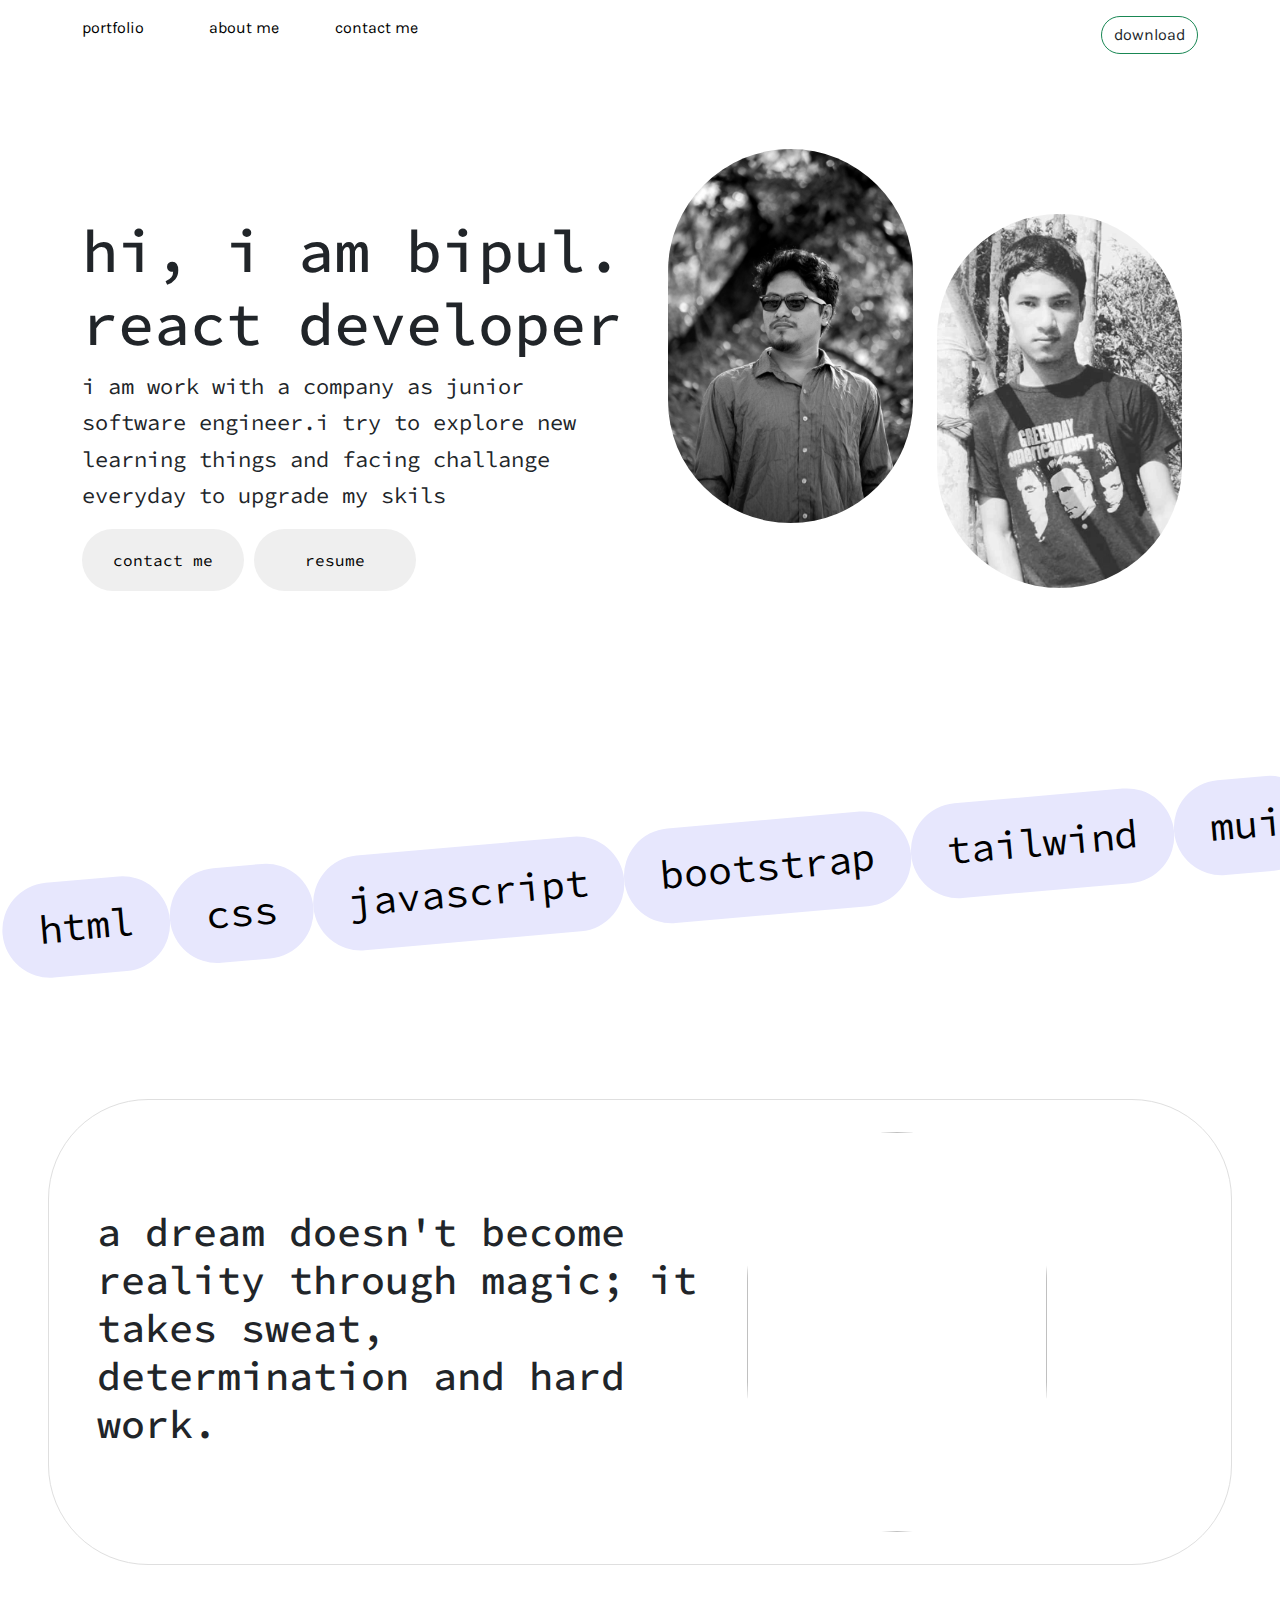
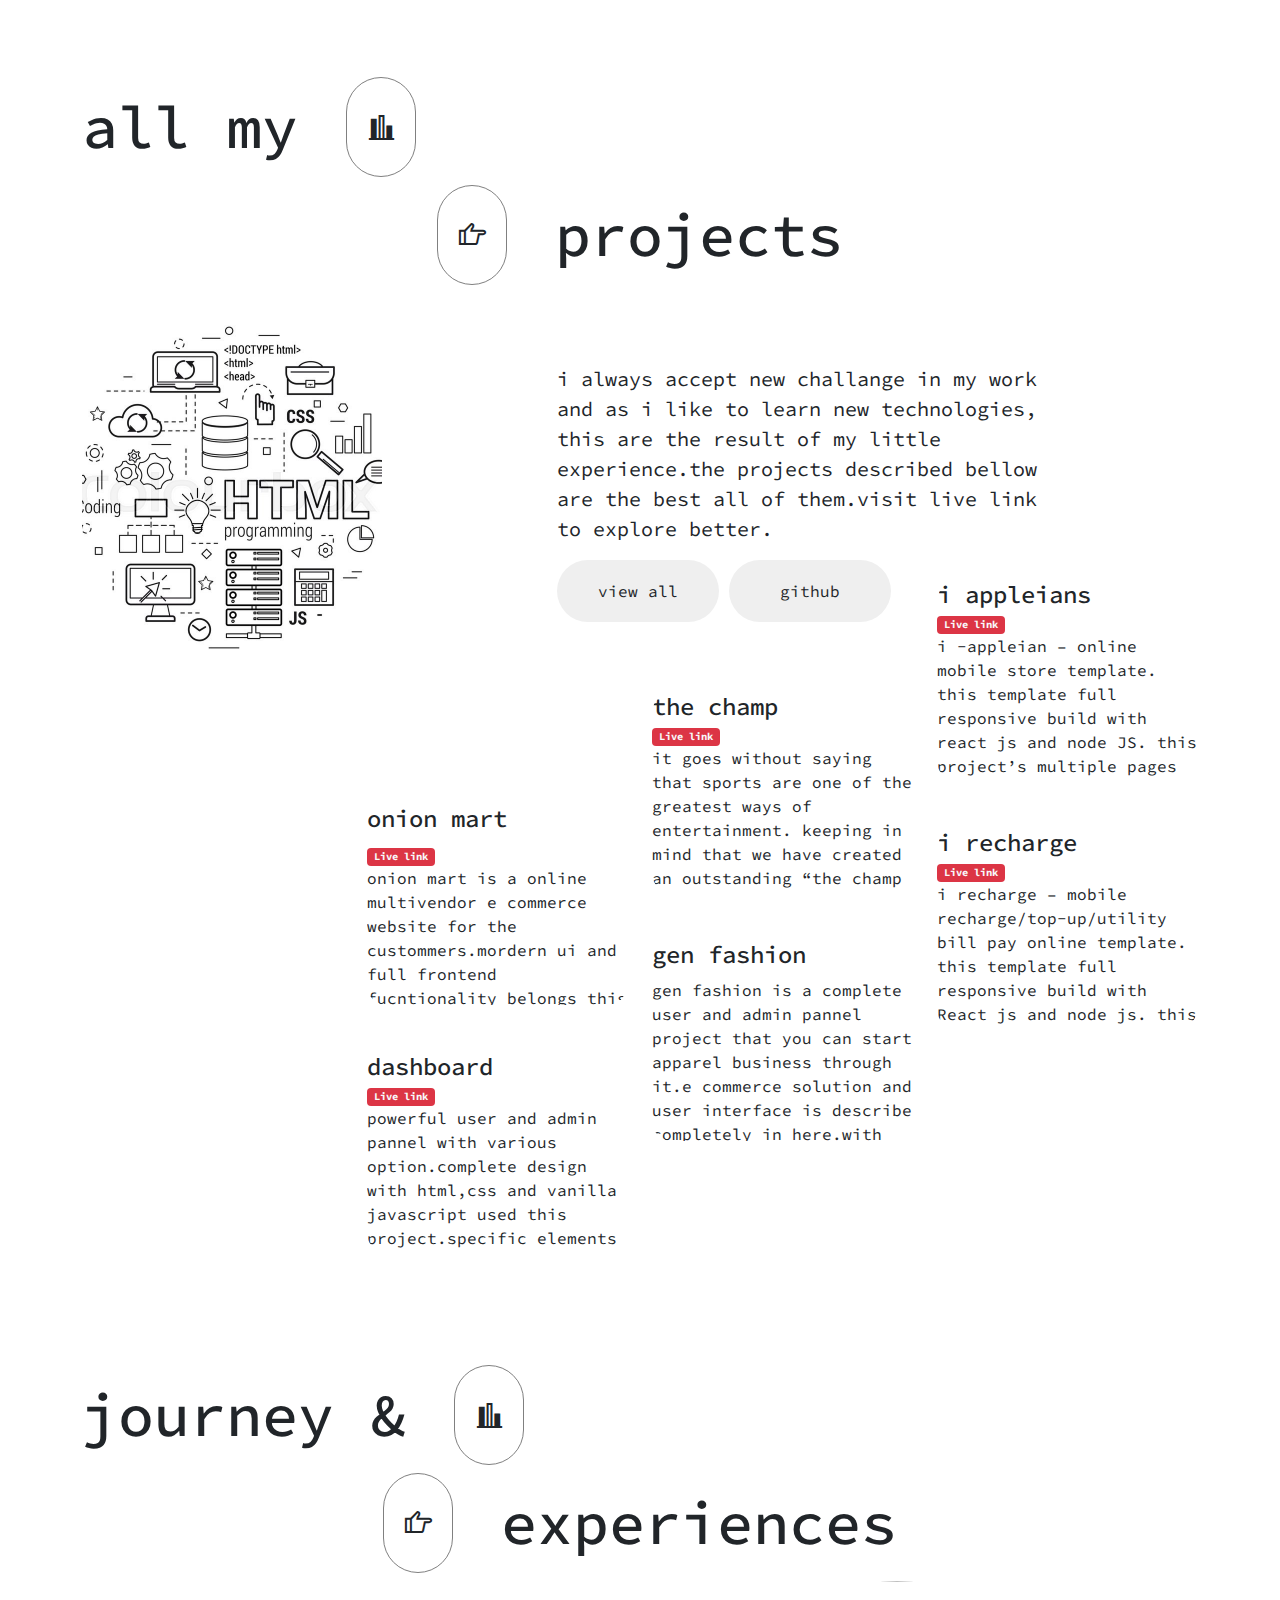
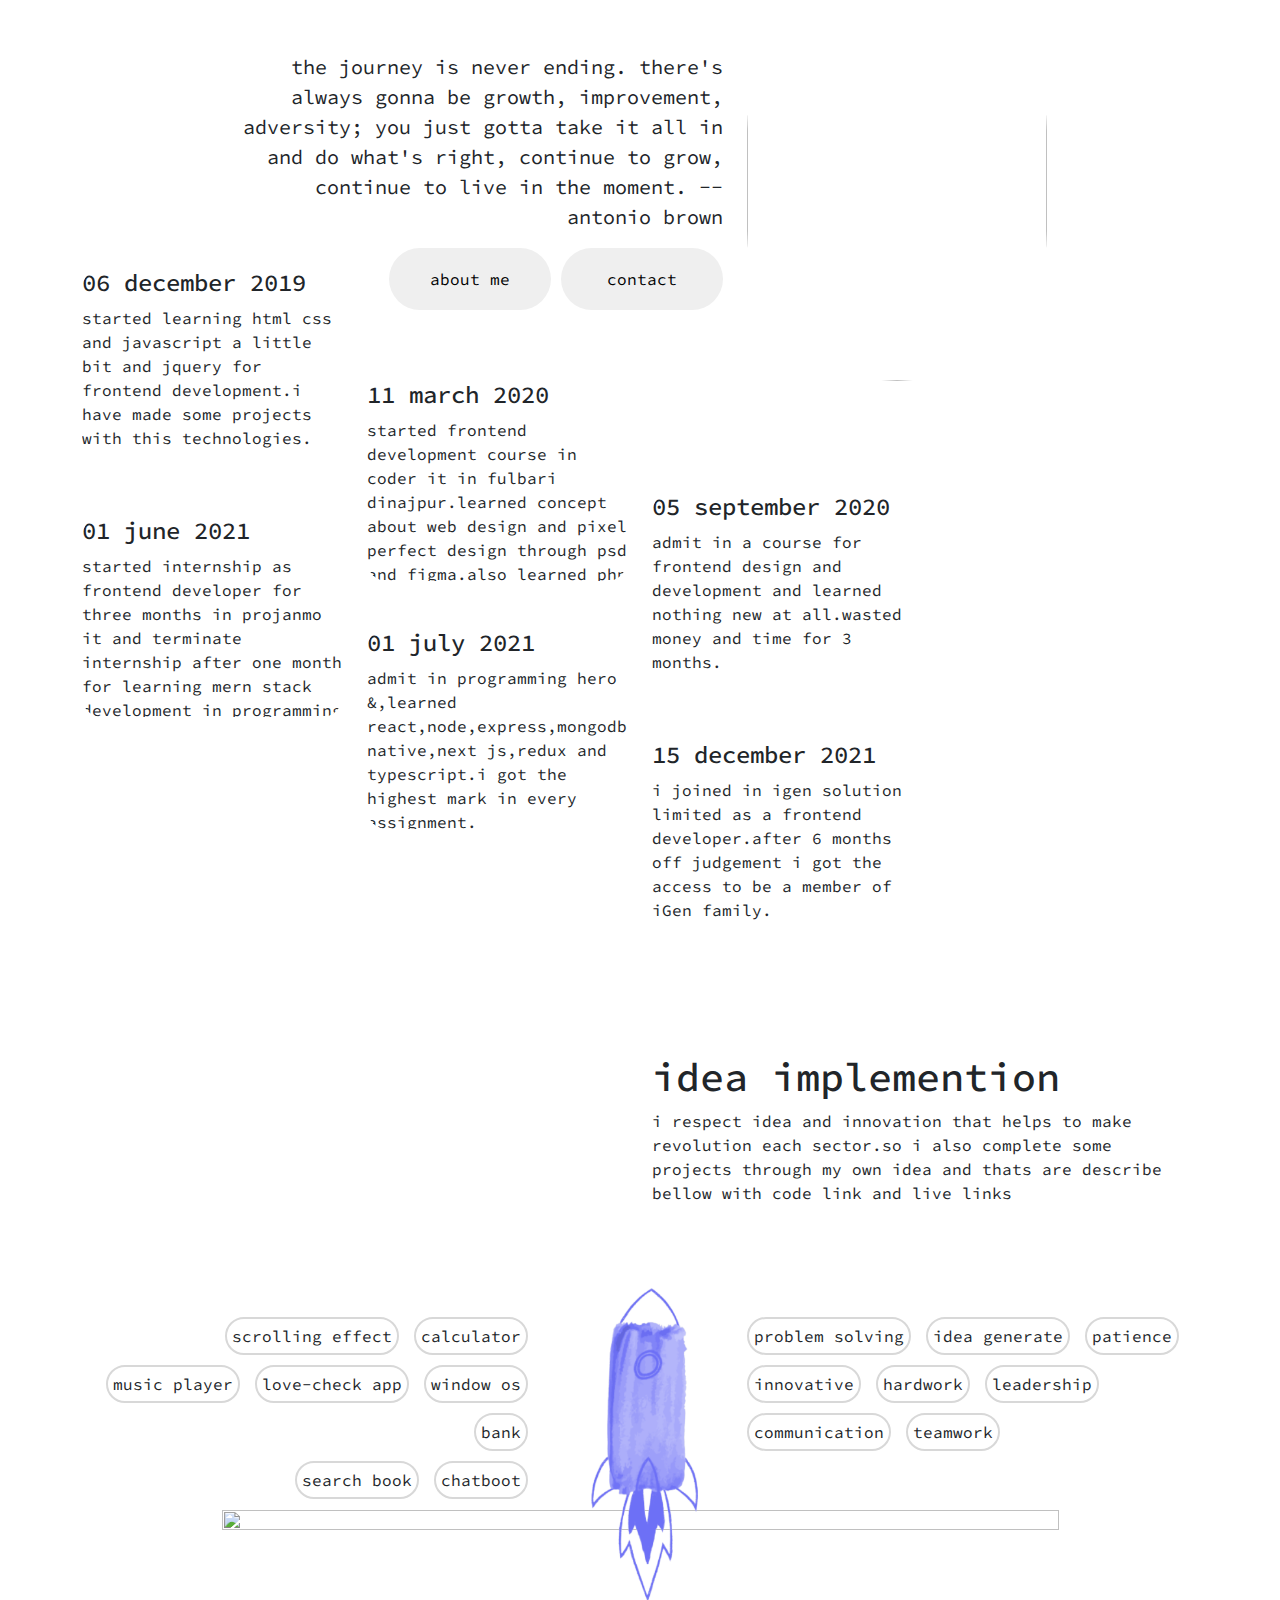
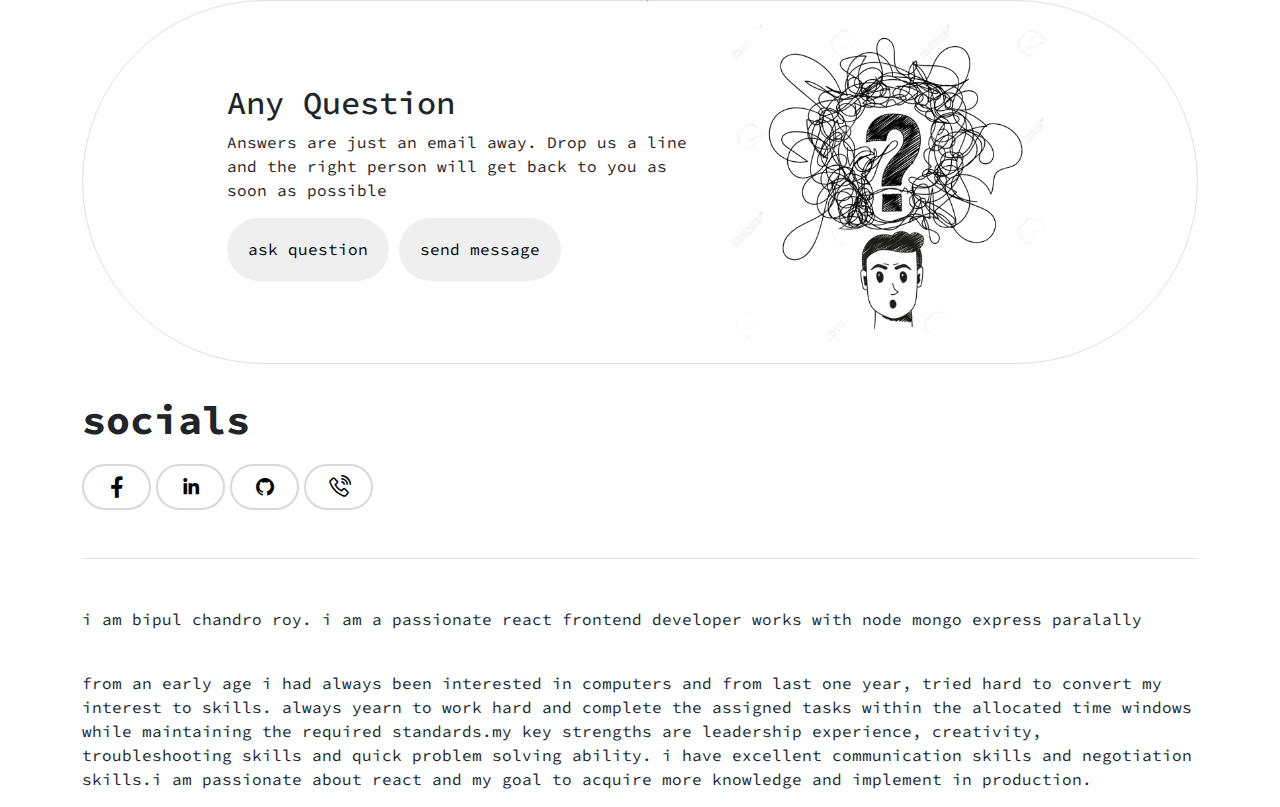
==== commit ab6b85d5: "telephone added" ====
--- a/index.html
+++ b/index.html
@@ -522,6 +522,7 @@
                   <a target="_blank" href="https://www.facebook.com/bipul.chandro.roy.121/"><i class="lab la-facebook-f"></i></a>
                   <a target="_blank" href="https://www.linkedin.com/in/bipul-chandro-roy/"><i class="lab la-linkedin-in"></i></a>
                   <a target="_blank" href="https://github.com/Sbipul"><i class="lab la-github"></i></a>
+                  <a target="_blank" href="tel:+8801954443121"><i class="las la-phone-volume"></i></a>
                 </div>
               </div>
             </div>
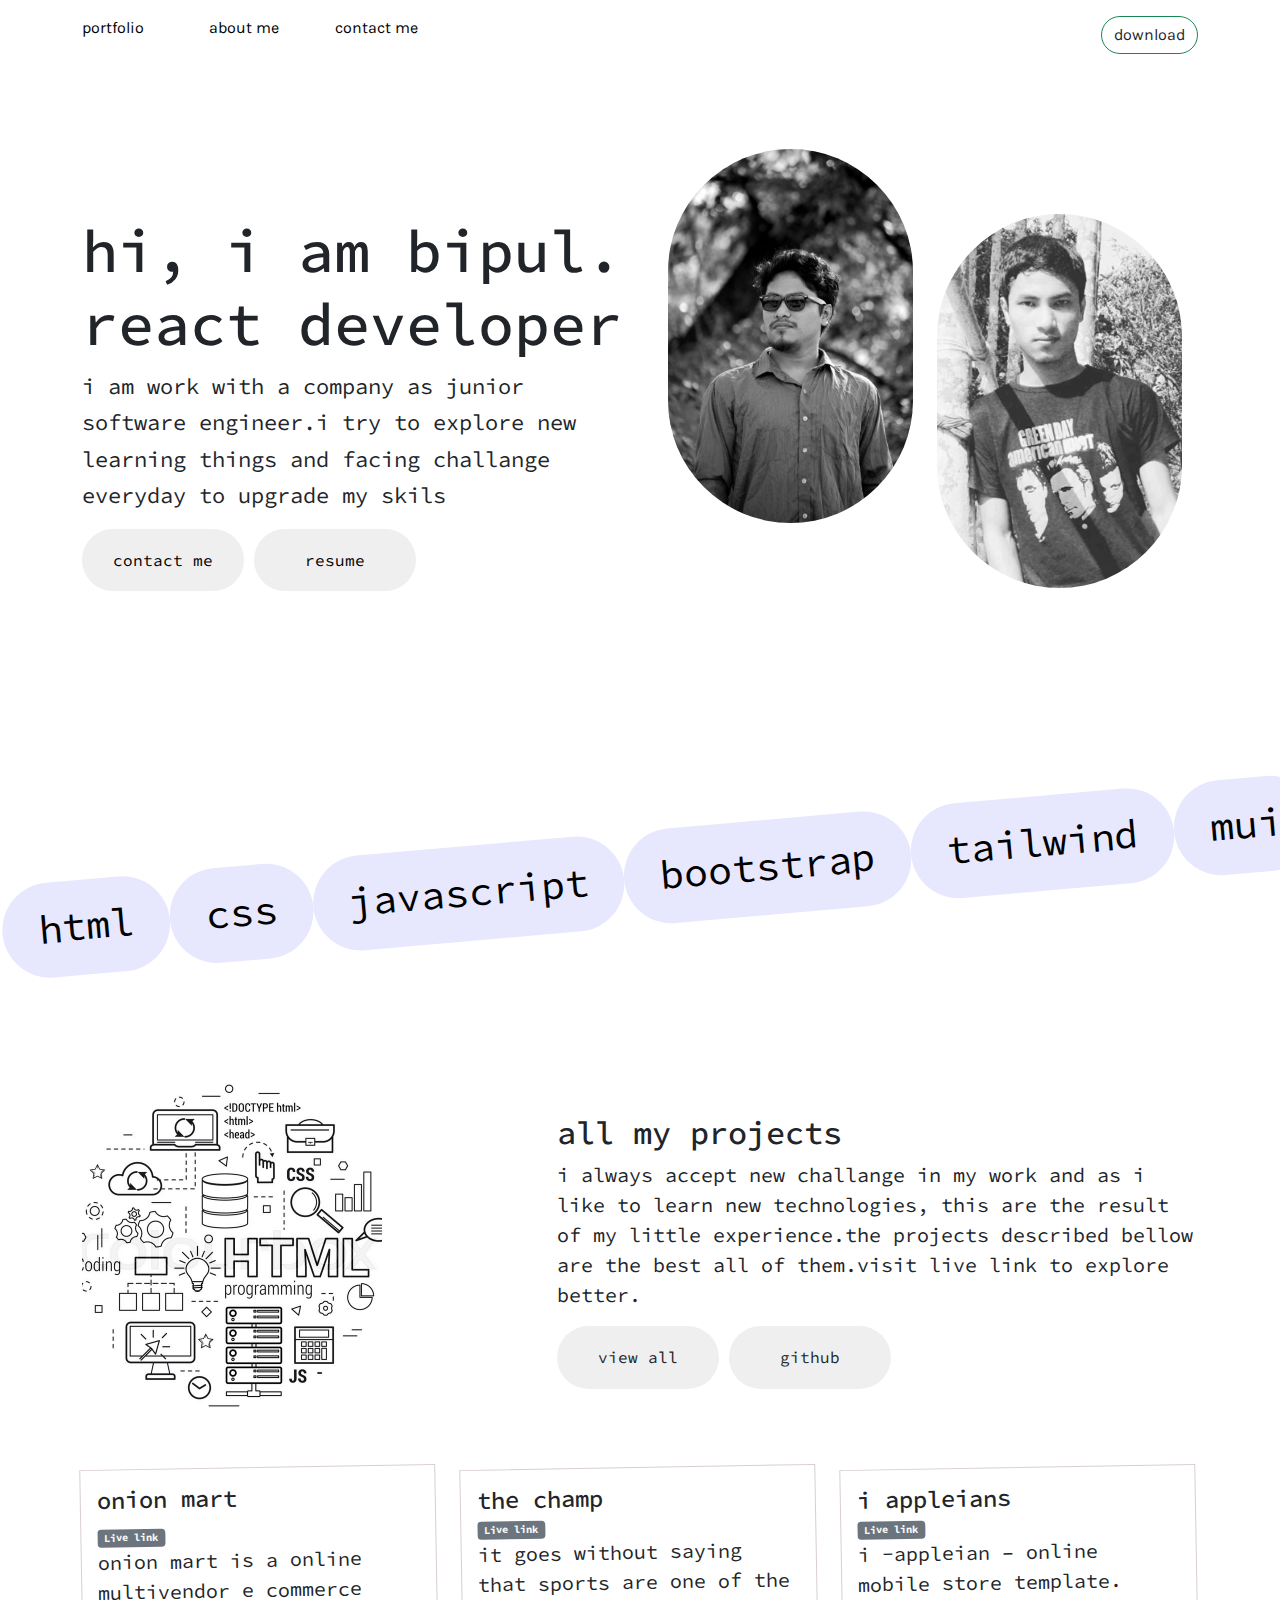
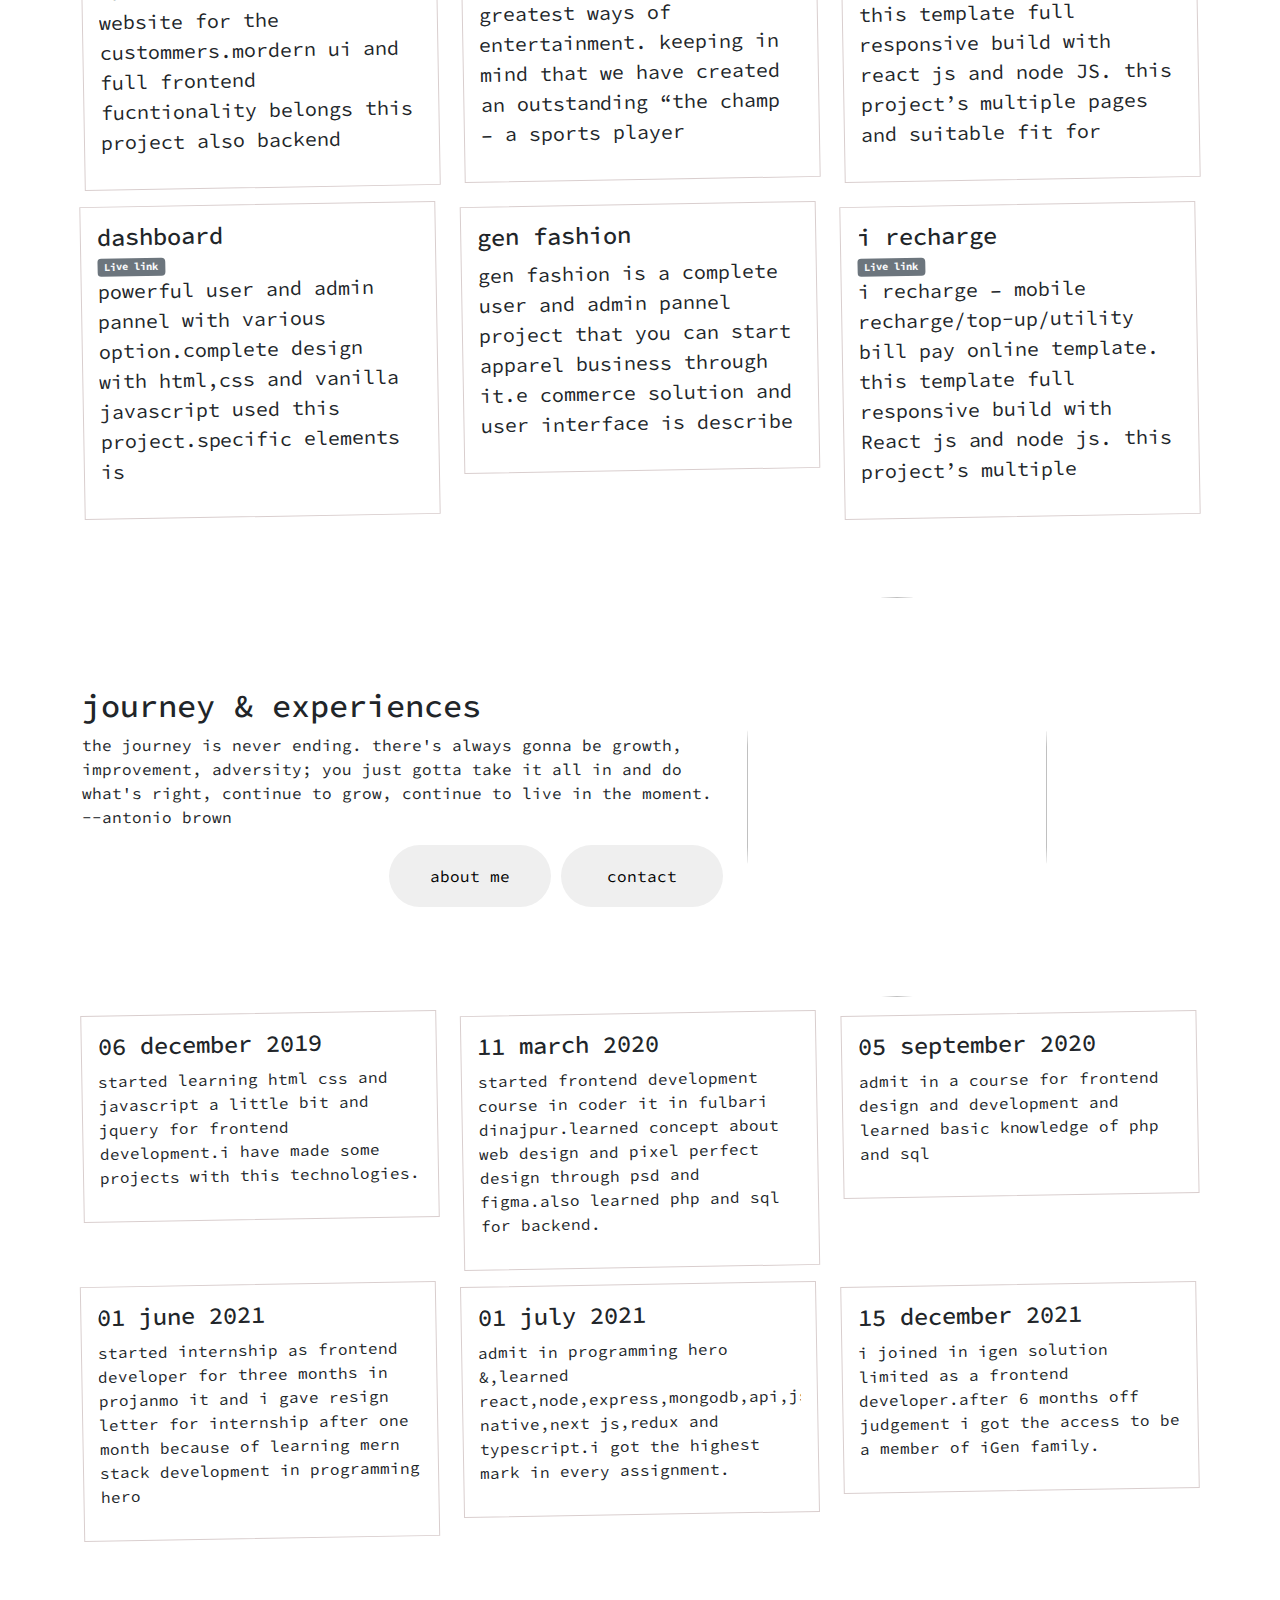
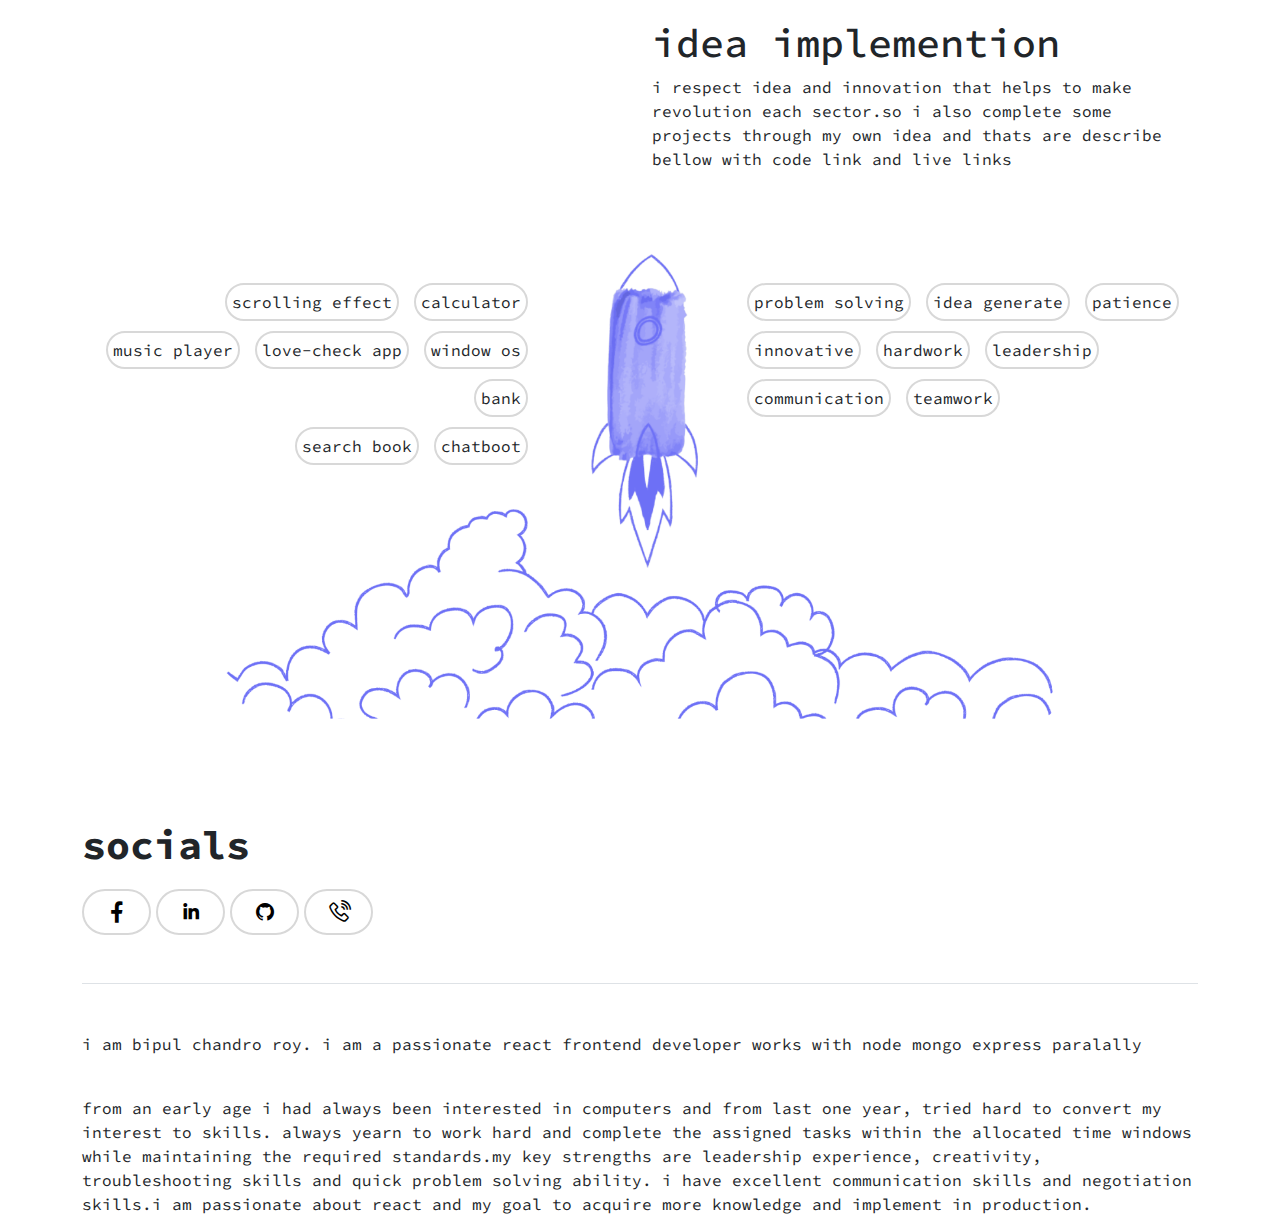
==== commit 4d7917cd: "portfolio components" ====
--- a/index.html
+++ b/index.html
@@ -15,541 +15,26 @@
     <title>Portfolio</title>
   </head>
   <body>
-    <header class="py-3">
-      <div class="container">
-        <div class="row">
-          <div class="col-4">
-            <div class="row">
-              <div class="col-4">
-                <a href="#">portfolio</a>
-              </div>
-              <div class="col-4">
-                <a href="./about.html">about me</a>
-              </div>
-              <div class="col-4">
-                <a href="#">contact me</a>
-              </div>
-            </div>
-          </div>
-          <div class="col-8 text-end">
-            <button class="btn rounded-pill border-success">download</button>
-          </div>
-        </div>
-      </div>
-    </header>
+    <header class="header"></header>
+    <main>
+      <section><div class="banner"></div></section>
+      <section><div class="scrolling-container"></div></section>
+      <section><div class="projects"></div></section>
+      <section><div class="experience"></div></section>
+      <section><div class="idea-implement"></div></section>
+      <section><div class="faq"></div></section>
+    </main>
+    <footer><div class="footer"></div></footer>
 
-    <main>
-      <section>
-        <div class="banner">
-          <div class="container">
-            <div class="row">
-              <div class="col-6">
-                <div class="banner-text">
-                  <h1>
-                    hi, i am bipul. <br />
-                    react developer
-                  </h1>
-                  <!-- <p>Do you want to expand your perspective? Access the US exchanges and the cryptocurrency market by opening your own multi-currency account</p> -->
-                  <p>
-                    i am work with a company as junior software engineer.i try
-                    to explore new learning things and facing challange everyday
-                    to upgrade my skils
-                  </p>
-                  <div class="banner-buttons">
-                    <button>contact me</button>
-                    <button>resume</button>
-                  </div>
-                </div>
-              </div>
-              <div class="col-6">
-                <div class="row">
-                  <div class="col-6">
-                    <div
-                      class="banner-image-container ms-auto first-banner-image-container"
-                    >
-                      <img class="grayscale" src="./assets/images/img1.jpg" alt="" />
-                    </div>
-                  </div>
-                  <div class="col-6">
-                    <div class="banner-image-container">
-                      <img class="grayscale" src="./assets/images//img2.jpg" alt="" />
-                    </div>
-                  </div>
-                </div>
-              </div>
-            </div>
-          </div>
-        </div>
-      </section>
-
-      <section>
-        <div class="scrolling-container">
-          <div class="scrolling">
-            <ul>
-              <li><a href="#">html</a></li>
-              <li><a href="#">css</a></li>
-              <li><a href="#">javascript</a></li>
-              <li><a href="#">bootstrap</a></li>
-              <li><a href="#">tailwind</a></li>
-              <li><a href="#">mui</a></li>
-              <li><a href="#">react</a></li>
-              <li><a href="#">angular</a></li>
-              <li><a href="#">react-native</a></li>
-              <li><a href="#">react-bootstrap</a></li>
-              <li><a href="#">express</a></li>
-              <li><a href="#">node</a></li>
-              <li><a href="#">mongodb</a></li>
-              <li><a href="#">sql</a></li>
-              <li><a href="#">next</a></li>
-              <li><a href="#">redux</a></li>
-            </ul>
-          </div>
-        </div>
-      </section>
-
-      <!-- details area begin  -->
-      <section>
-        <div class="details-section p-5">
-          <div class="details-container">
-            <div class="row align-items-center">
-              <div class="col-7">
-                <div class="p-3 mx-auto">
-                  <h1>
-                    a dream doesn't become reality through magic; it takes
-                    sweat, determination and hard work.
-                  </h1>
-                </div>
-              </div>
-              <div class="col-5">
-                <div class="swiper-image-container">
-                  <div class="details-image">
-                    <img
-                      src="https://images.fineartamerica.com/images-medium-large-5/1-colin-powell-lou-ortiz.jpg"
-                      alt=""
-                    />
-                  </div>
-                </div>
-              </div>
-            </div>
-          </div>
-        </div>
-      </section>
-      <!-- details area end  -->
-
-      <!-- projects area begin  -->
-      <section>
-        <div class="container">
-          <div class="projects">
-            <h2 class="d-flex align-items-center">
-              all my
-              <span class="project-icon ms-5"
-                ><i class="lar la-chart-bar"></i
-              ></span>
-            </h2>
-            <h2
-              class="text-end d-flex align-items-center justify-content-center"
-            >
-              <span class="project-icon me-5"
-                ><i class="lar la-hand-point-right"></i
-              ></span>
-              projects
-            </h2>
-            <div class="row align-items-center">
-              <div class="col-5">
-                <div class="details-image">
-                  <img src="./assets/images/projects.jpg" alt="" />
-                </div>
-              </div>
-              <div class="col-7">
-                <div class="w-75">
-                  <p>
-                    i always accept new challange in my work and as i like to
-                    learn new technologies, this are the result of my little
-                    experience.the projects described bellow are the best all of
-                    them.visit live link to explore better.
-                  </p>
-                  <div class="banner-buttons">
-                    <button><a class="text-dark" href="./projects.html">view all</a></button>
-                    <button>
-                      <a
-                        class="text-dark"
-                        target="_blank"
-                        href="https://github.com/Sbipul"
-                        >github</a
-                      >
-                    </button>
-                  </div>
-                </div>
-              </div>
-            </div>
-          </div>
-        </div>
-        <div class="container">
-          <div class="row">
-            <div class="col-3"></div>
-            <div class="col-9">
-              <div class="row">
-                <div class="col-4">
-                  <div class="last-column">
-                    <div class="single-projects">
-                      <div class="project-image">
-                        <h3>onion mart</h3>
-                        <small><a class="text-light badge bg-danger" target="_blank" href="https://onion-mart.vercel.app/">Live link </a></small>
-                        <p>
-                          onion mart is a online multivendor e commerce website
-                          for the custommers.mordern ui and full frontend
-                          fucntionality belongs this project also backend
-                          friendly coded.
-                        </p>
-                      </div>
-                    </div>
-                    <div class="single-projects">
-                      <div class="project-image">
-                        <h3 class="m-0">dashboard</h3>
-                        <small><a class="text-light badge bg-danger" target="_blank" href="https://igen-dashboard.netlify.app">Live link</a></small>
-                        <p>
-                          powerful user and admin pannel with various
-                          option.complete design with html,css and vanilla
-                          javascript used this project.specific elements is
-                          drawed in a specific page so that it wouldbe better
-                          experience for user and admin
-                        </p>
-                      </div>
-                    </div>
-                  </div>
-                </div>
-                <div class="col-4">
-                  <div class="single-projects">
-                    <div class="project-image">
-                      <h3 class="m-0">the champ</h3>
-                      <small><a class="text-light badge bg-danger" target="_blank" href="https://codecanyon.net/item/the-champ-a-sports-player-portfolio-react-js-template/38651780?s_rank=2">Live link</a></small>
-                      <p>
-                        it goes without saying that sports are one of the
-                        greatest ways of entertainment. keeping in mind that we
-                        have created an outstanding “the champ – a sports player
-                        portfolio react js template” which is responsive for all
-                        devices, user-friendly, and is to be used powerful
-                        latest technologies for this portfolio template.
-                      </p>
-                    </div>
-                  </div>
-                  <div class="single-projects">
-                    <div class="project-image">
-                      <h3>gen fashion</h3>
-                      <p>
-                        gen fashion is a complete user and admin pannel project
-                        that you can start apparel business through it.e
-                        commerce solution and user interface is describe
-                        completely in here.with mern technologies gives the
-                        better experiences and keep update with others
-                      </p>
-                    </div>
-                  </div>
-                </div>
-                <div class="col-4">
-                  <div class="project-odd">
-                    <div class="single-projects">
-                      <div class="project-image">
-                        <h3 class="m-0">i appleians</h3>
-                        <small
-                          ><a class="text-light badge bg-danger" href="https://codecanyon.net/item/iappleian-react-js-mobile-store-template/37306486"
-                            >Live link</a
-                          ></small
-                        >
-                        <p>
-                          i -appleian – online mobile store template. this
-                          template full responsive build with react js and node
-                          JS. this project’s multiple pages and suitable fit for
-                          online base business especially mobile shop who is
-                          want to focus business into online.
-                        </p>
-                      </div>
-                    </div>
-                    <div class="single-projects">
-                      <div class="project-image">
-                        <h3 class="m-0">i recharge</h3>
-                        <small><a class="text-light badge bg-danger" href="https://codecanyon.net/item/irecharge-mobile-topup-and-utility-bill-pay-react-js-template/37950821?s_rank=3">Live link</a></small>
-                        <p>
-                          i recharge – mobile recharge/top-up/utility bill pay
-                          online template. this template full responsive build
-                          with React js and node js. this project’s multiple
-                          pages and suitable fit for online base mobile top-up
-                          and utility bill pay services.
-                        </p>
-                      </div>
-                    </div>
-                  </div>
-                </div>
-              </div>
-            </div>
-          </div>
-        </div>
-      </section>
-      <!-- projects area end  -->
-
-      <!-- journey area begin  -->
-      <section>
-        <div class="container">
-          <div class="projects">
-            <h2 class="d-flex align-items-center">
-              journey &<span class="project-icon ms-5"
-                ><i class="lar la-chart-bar"></i
-              ></span>
-            </h2>
-            <h2
-              class="text-end d-flex align-items-center justify-content-center"
-            >
-              <span class="project-icon me-5"
-                ><i class="lar la-hand-point-right"></i
-              ></span>
-              experiences
-            </h2>
-            <div class="row align-items-center">
-              <div class="col-7">
-                <div class="w-75 ms-auto text-end">
-                  <p>
-                    the journey is never ending. there's always gonna be growth,
-                    improvement, adversity; you just gotta take it all in and do
-                    what's right, continue to grow, continue to live in the
-                    moment. --antonio brown
-                  </p>
-                  <div class="banner-buttons text-end">
-                    <button>about me</button>
-                    <button>contact</button>
-                  </div>
-                </div>
-              </div>
-              <div class="col-5">
-                <div class="details-image">
-                  <img src="https://i.gifer.com/Pcns.gif" alt="" />
-                </div>
-              </div>
-            </div>
-          </div>
-        </div>
-        <div class="container">
-          <div class="row">
-            <div class="col-9">
-              <div class="row">
-                <div class="col-4">
-                  <div class="project-odd">
-                    <div class="single-projects">
-                      <div class="project-image">
-                        <h3>06 december 2019</h3>
-                        <p>
-                          started learning html css and javascript a little bit
-                          and jquery for frontend development.i have made some
-                          projects with this technologies.
-                        </p>
-                      </div>
-                      <div class="project-text"></div>
-                    </div>
-                    <div class="single-projects">
-                      <div class="project-image">
-                        <h3>01 june 2021</h3>
-                        <p>
-                          started internship as frontend developer for three
-                          months in projanmo it and terminate internship after
-                          one month for learning mern stack development in
-                          programming hero
-                        </p>
-                      </div>
-                      <div class="project-text"></div>
-                    </div>
-                  </div>
-                </div>
-                <div class="col-4">
-                  <div class="single-projects">
-                    <div class="project-image">
-                      <h3>11 march 2020</h3>
-                      <p>
-                        started frontend development course in coder it in
-                        fulbari dinajpur.learned concept about web design and
-                        pixel perfect design through psd and figma.also learned
-                        php and sql for backend.
-                      </p>
-                    </div>
-                    <div class="project-text"></div>
-                  </div>
-                  <div class="single-projects">
-                    <div class="project-image">
-                      <h3>01 july 2021</h3>
-                      <p>
-                        admit in programming hero &,learned
-                        react,node,express,mongodb,api,json,react native,next
-                        js,redux and typescript.i got the highest mark in every
-                        assignment.
-                      </p>
-                    </div>
-                    <div class="project-text"></div>
-                  </div>
-                </div>
-                <div class="col-4">
-                  <div class="last-column">
-                    <div class="single-projects">
-                      <div class="project-image">
-                        <h3>05 september 2020</h3>
-                        <p>
-                          admit in a course for frontend design and development
-                          and learned nothing new at all.wasted money and time
-                          for 3 months.
-                        </p>
-                      </div>
-                      <div class="project-text"></div>
-                    </div>
-                    <div class="single-projects">
-                      <div class="project-image">
-                        <h3>15 december 2021</h3>
-                        <p>
-                          i joined in igen solution limited as a frontend
-                          developer.after 6 months off judgement i got the
-                          access to be a member of iGen family.
-                        </p>
-                      </div>
-                      <div class="project-text"></div>
-                    </div>
-                  </div>
-                </div>
-              </div>
-            </div>
-            <div class="col-3"></div>
-          </div>
-        </div>
-      </section>
-      <!-- journey area end  -->
-
-      <!-- work area begin  -->
-      <section>
-        <div class="container">
-          <div class="row mb-5 pb-5">
-            <div class="col-6"></div>
-            <div class="col-6">
-              <h1>idea implemention</h1>
-              <p>
-                i respect idea and innovation that helps to make revolution each
-                sector.so i also complete some projects through my own idea and
-                thats are describe bellow with code link and live links
-              </p>
-            </div>
-          </div>
-          <div class="row">
-            <div class="col-5 text-end">
-              <div class="idea-container">
-                <p class="idea">scrolling effect</p>
-                <p class="idea">calculator</p>
-                <p class="idea">music player</p>
-                <p class="idea">love-check app</p>
-                <p class="idea">window os</p>
-                <p class="idea">bank</p>
-                <br />
-                <p class="idea">search book</p>
-                <p class="idea">chatboot</p>
-              </div>
-            </div>
-            <div class="col-2 position-relative">
-              <div class="work-rocket-container">
-                <div class="work-rocket">
-                  <img
-                    src="./assets/images/Capture-removebg-preview (1).png"
-                    alt=""
-                  />
-                </div>
-              </div>
-            </div>
-            <div class="col-5">
-              <div class="idea-container">
-                <p class="idea">problem solving</p>
-                <p class="idea">idea generate</p>
-                <p class="idea">patience</p>
-                <p class="idea">innovative</p>
-                <p class="idea">hardwork</p>
-                <p class="idea">leadership</p>
-                <br />
-                <p class="idea">communication</p>
-                <p class="idea">teamwork</p>
-              </div>
-            </div>
-          </div>
-          <div class="work-image-container w-75 mx-auto">
-            <img
-              src="https://weltio.com/wp-content/themes/weltio/assets/img/home/offer/2.png?2"
-              alt=""
-            />
-          </div>
-        </div>
-      </section>
-      <!-- work area end  -->
-
-      <!-- faq area begin  -->
-      <section>
-        <div class="container">
-          <div class="faq-container">
-            <div class="row align-items-center">
-              <div class="col-7">
-                <h2>Any Question</h2>
-                <p>
-                  Answers are just an email away. Drop us a line and the right
-                  person will get back to you as soon as possible
-                </p>
-                <div class="banner-buttons">
-                  <button>ask question</button>
-                  <button>send message</button>
-                </div>
-              </div>
-              <div class="col-5">
-                <div class="faq-image">
-                  <img
-                    src="./assets/images/Capture-removebg-preview.png"
-                    alt=""
-                  />
-                </div>
-              </div>
-            </div>
-          </div>
-        </div>
-      </section>
-      <!-- faq area end  -->
-    </main>
-
-    <footer>
-      <div class="container">
-        <div class="primary-footer pb-5">
-          <div class="row">
-            <div class="col-8">
-              <div>
-                <h1 class="fw-bold">socials</h1>
-                <div class="socials">
-                  <a target="_blank" href="https://www.facebook.com/bipul.chandro.roy.121/"><i class="lab la-facebook-f"></i></a>
-                  <a target="_blank" href="https://www.linkedin.com/in/bipul-chandro-roy/"><i class="lab la-linkedin-in"></i></a>
-                  <a target="_blank" href="https://github.com/Sbipul"><i class="lab la-github"></i></a>
-                  <a target="_blank" href="tel:+8801954443121"><i class="las la-phone-volume"></i></a>
-                </div>
-              </div>
-            </div>
-            <div class="col-4"></div>
-          </div>
-        </div>
-        <div class="secondary-footer pt-5 border-top">
-          <p>
-            i am bipul chandro roy. i am a passionate react frontend developer
-            works with node mongo express paralally
-          </p>
-          <br />
-          <p>
-            from an early age i had always been interested in computers and from
-            last one year, tried hard to convert my interest to skills. always
-            yearn to work hard and complete the assigned tasks within the
-            allocated time windows while maintaining the required standards.my
-            key strengths are leadership experience, creativity, troubleshooting
-            skills and quick problem solving ability. i have excellent
-            communication skills and negotiation skills.i am passionate about
-            react and my goal to acquire more knowledge and implement in
-            production.
-          </p>
-        </div>
-      </div>
-    </footer>
-
+    <script src="./assets/components/header.js"></script>
+    <script src="./assets/components/banner.js"></script>
+    <script src="./assets/components/scroll.js"></script>
+    <script src="./assets/components/details.js"></script>
+    <script src="./assets/components/projects.js"></script>
+    <script src="./assets/components/experience.js"></script>
+    <script src="./assets/components/idea.js"></script>
+    <script src="./assets/components/faq.js"></script>
+    <script src="./assets/components/footer.js"></script>
     <script src="./assets/js/bootstrap.min.js"></script>
   </body>
 </html>
--- a/assets/css/style.css
+++ b/assets/css/style.css
@@ -35,6 +35,9 @@
 }
 header {
   font-family: "Karla", sans-serif;
+}
+.header{
+  padding: 1rem 0;
 }
 .banner {
   padding: 7rem 0;
@@ -107,7 +110,6 @@
 
 /* details css  */
 .details-container {
-  padding: 5rem;
   border-radius: 100px;
   border: 1px solid #dfdfdf;
 }
@@ -117,11 +119,11 @@
   border-radius: 288px;
   overflow: hidden;
 }
+.details-section {
+  padding: 3rem;
+}
 
 /* projects  */
-.projects h2 {
-  font-size: 100px;
-}
 .project-icon {
   height: 100px;
   width: 70px;
@@ -136,11 +138,8 @@
   font-size: 20px;
 }
 .project-image {
-  height: 300px;
-  width: 300px;
   border-radius: 20px;
   overflow: hidden;
-  margin-bottom: 5rem;
 }
 .project-odd {
   margin-top: -7rem;
@@ -216,3 +215,8 @@
   margin-right: 5px;
   font-size: 24px;
 }
+.single-projects {
+  border: 1px solid #d9cece;
+  padding: 1rem;
+  rotate: -1deg;
+}--- a/assets/css/responsive.css
+++ b/assets/css/responsive.css
@@ -1,4 +1,48 @@
 @media (max-width: 575.98px) {
+  .hide-small{
+    display: none !important;
+  }
+  .banner-buttons button {
+    min-width: 140px;
+    height: 50.4px;
+}
+.first-banner-image-container {
+  margin-top: 0;
+}
+.banner {
+  padding: 0rem 0;
+}
+.banner-text h1 {
+  font-size: 30px;
+  line-height: 122%;
+  font-weight: 400;
+}
+p {
+  font-size: 18px !important;
+  line-height: 164%;
+}
+.scrolling ul li a {
+  padding: 5px 7px 5px 7px;
+  font-size: 18px;
+}
+.scrolling-container {
+  padding: 0px;
+}
+.details-section {
+  padding: 0rem;
+}
+.details-container {
+  padding: 1rem;
+  border: none;
+}
+.projects h2 {
+  font-size: 25px !important;
+}
+.project-icon {
+  height: 52px;
+  width: 31px;
+  font-size: 22px;
+}
 }
 @media (max-width: 767.98px) {
 }
@@ -7,23 +51,12 @@
 @media (max-width: 1199.98px) {
 }
 @media (max-width: 1399.98px) {
-  .details-container {
-    padding: 2rem;
-  }
   .details-image {
     width: 300px;
     height: 400px;
   }
-  .project-image {
-    height: 200px;
-    width: 260px;
-    margin-bottom: 3rem;
-  }
   .project-image h3 {
     font-size: 24px;
-  }
-  .projects h2 {
-    font-size: 60px;
   }
   section {
     padding: 2rem 0;
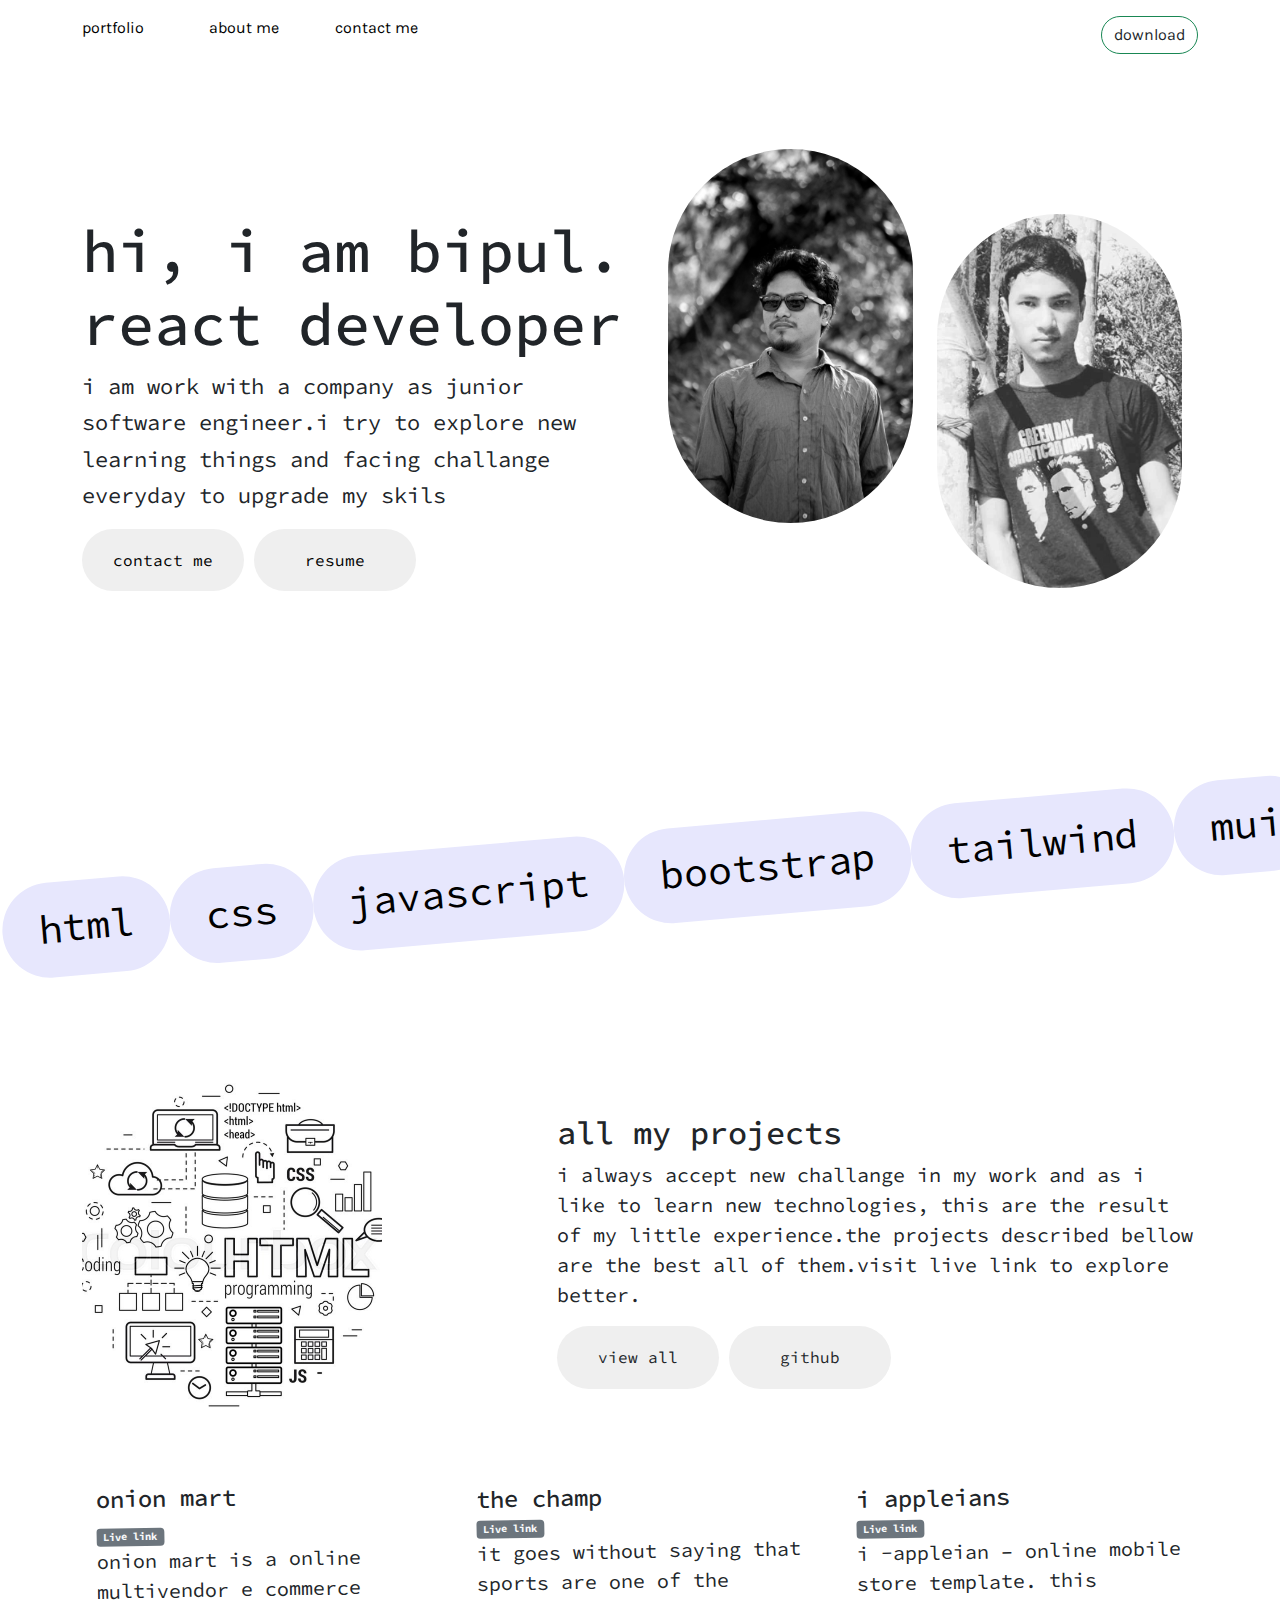
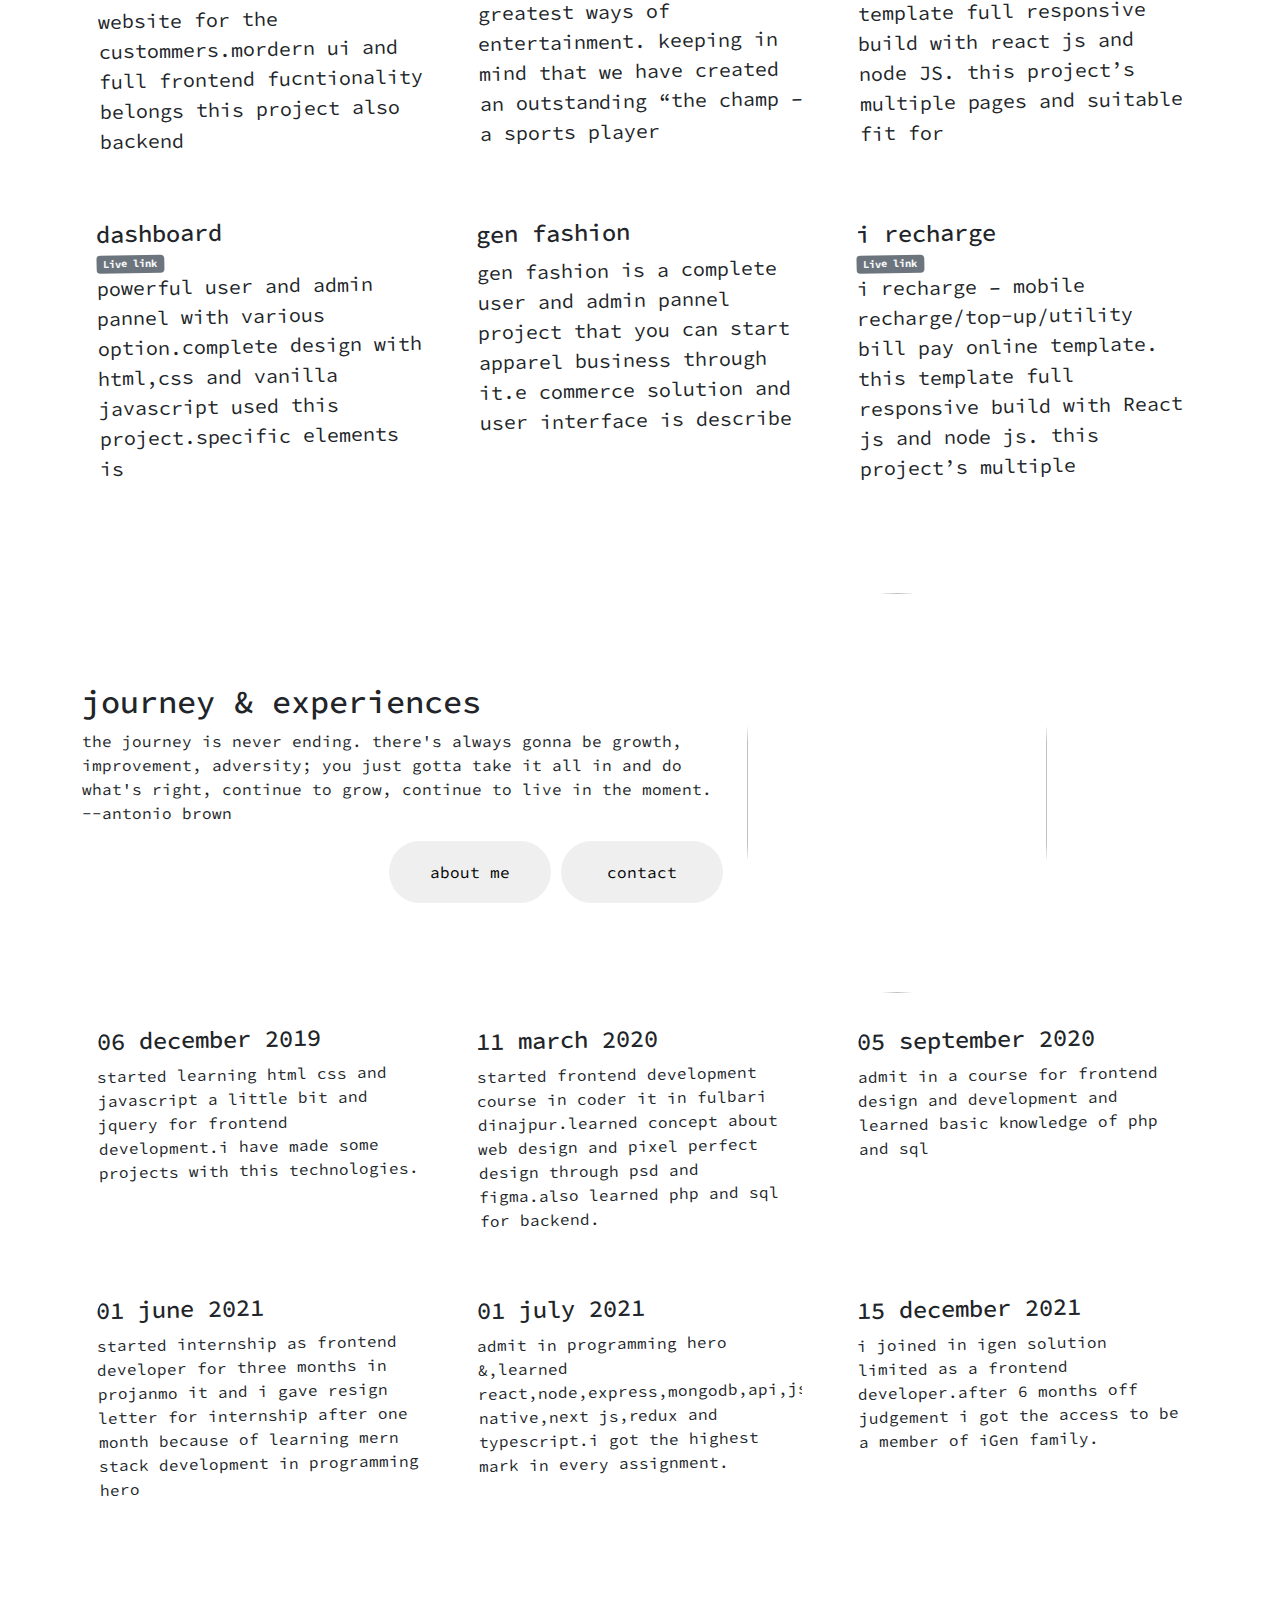
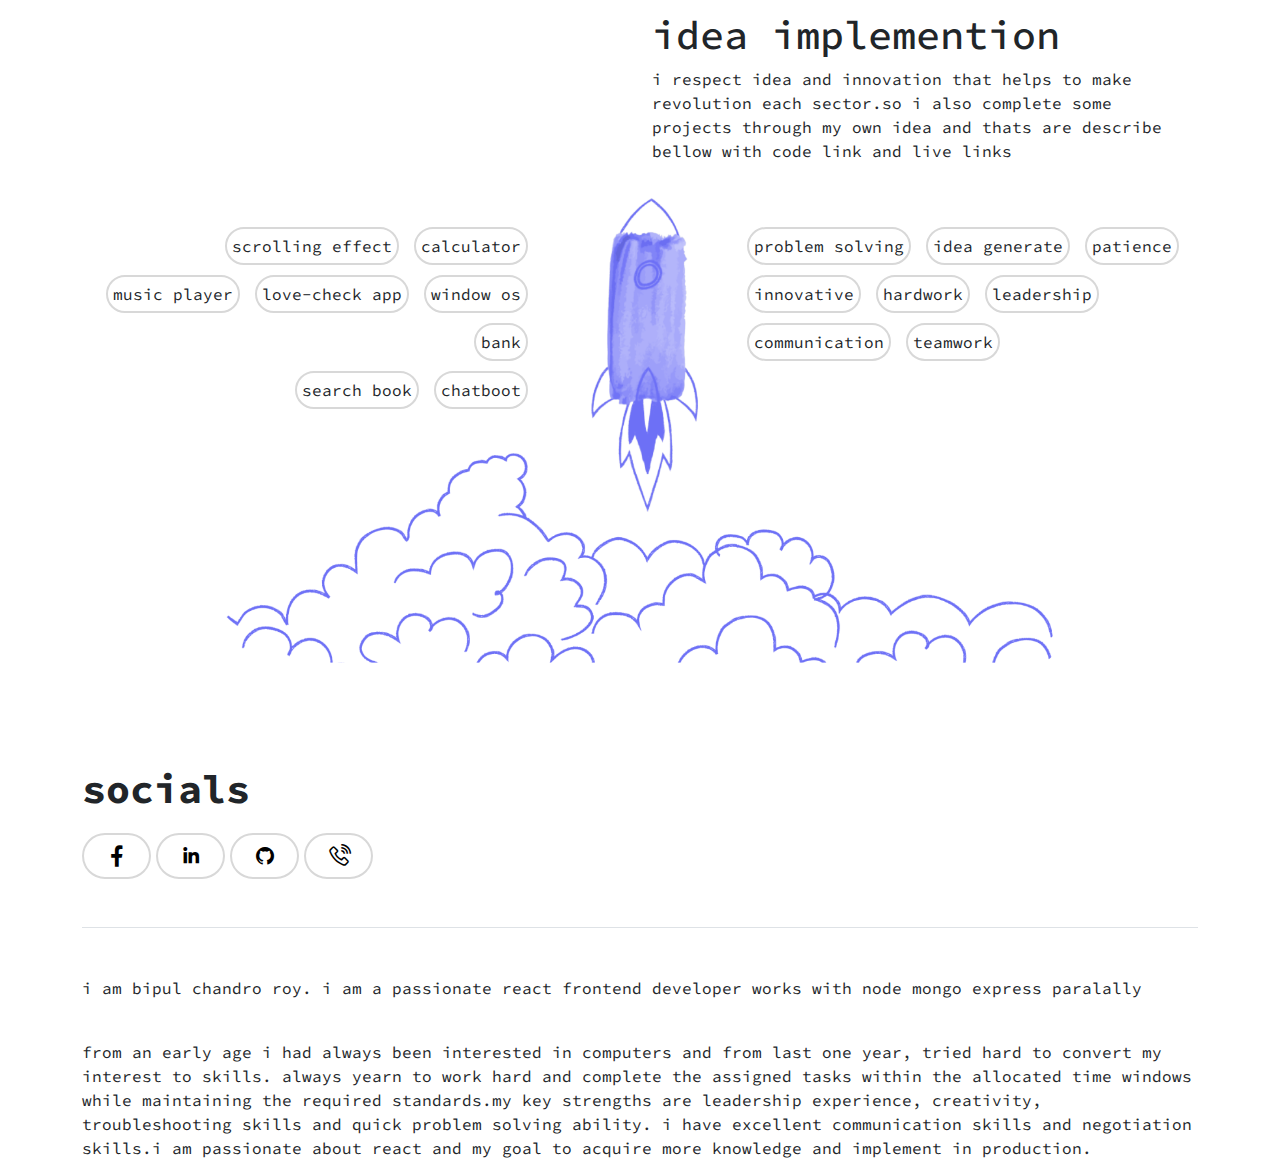
==== commit b7326361: "responsive added" ====
--- a/index.html
+++ b/index.html
@@ -21,7 +21,70 @@
       <section><div class="scrolling-container"></div></section>
       <section><div class="projects"></div></section>
       <section><div class="experience"></div></section>
-      <section><div class="idea-implement"></div></section>
+      <section><div class="idea-implement">
+        <div class="container">
+          <div class="row pb-5">
+            <div class="col-12 col-md-12 col-lg-6"></div>
+            <div class="col-12 col-md-12 col-lg-6">
+              <h1>idea implemention</h1>
+              <p>
+                i respect idea and innovation that helps to make revolution each
+                sector.so i also complete some projects through my own idea and
+                thats are describe bellow with code link and live links
+              </p>
+            </div>
+          </div>
+          <div class="row">
+            <div class="col-12 col-md-12 col-lg-5 text-sm-start text-lg-end">
+              <div class="idea-container">
+                <p class="idea">scrolling effect</p>
+                <p class="idea">calculator</p>
+                <p class="idea">music player</p>
+                <p class="idea">love-check app</p>
+                <p class="idea">window os</p>
+                <p class="idea">bank</p>
+                <br />
+                <p class="idea">search book</p>
+                <p class="idea">chatboot</p>
+              </div>
+            </div>
+            <div class="col-12 col-md-12 col-lg-2 position-relative hide-small">
+              <div class="work-rocket-container">
+                <div class="work-rocket">
+                  <img
+                    src="./assets/images/Capture-removebg-preview (1).png"
+                    alt=""
+                  />
+                </div>
+              </div>
+            </div>
+            <div class="col-12 col-md-12 col-lg-5">
+              <div class="idea-container">
+                <p class="idea">problem solving</p>
+                <p class="idea">idea generate</p>
+                <p class="idea">patience</p>
+                <p class="idea">innovative</p>
+                <p class="idea">hardwork</p>
+                <p class="idea">leadership</p>
+                <br />
+                <p class="idea">communication</p>
+                <p class="idea">teamwork</p>
+              </div>
+            </div>
+          </div>
+          <div class="work-rocket-container2 hide-large">
+            <div class="work-rocket">
+              <img
+                src="./assets/images/Capture-removebg-preview (1).png"
+                alt=""
+              />
+            </div>
+          </div>
+          <div class="work-image-container w-75 mx-auto">
+            <img src="./assets/images/smoke.png" alt="" />
+          </div>
+          </div>
+      </div></section>
       <section><div class="faq"></div></section>
     </main>
     <footer><div class="footer"></div></footer>
--- a/assets/css/style.css
+++ b/assets/css/style.css
@@ -77,7 +77,9 @@
 .banner-buttons button:hover a {
   color: #f7f8f2 !important;
 }
-
+.hide-large{
+  display: none;
+}
 /* scrolling css */
 .scrolling-container {
   padding: 5rem 0;
@@ -156,15 +158,34 @@
   left: 0;
   animation: fly 2s linear infinite;
 }
+.work-rocket-container2 {
+  position: relative;
+  padding-top: 3rem;
+  width: 100%;
+  top: 0px;
+  left: 0;
+  animation: fly2 2s linear infinite;
+}
+@keyframes fly2 {
+  0% {
+    top: -0px;
+  }
+  50% {
+    top: -30px;
+  }
+  100% {
+    top: -0px;
+  }
+}
 @keyframes fly {
   0% {
-    top: -30px;
+    top: -0px;
   }
   50% {
     top: -100px;
   }
   100% {
-    top: -30px;
+    top: -0px;
   }
 }
 .work-rocket {
@@ -216,7 +237,6 @@
   font-size: 24px;
 }
 .single-projects {
-  border: 1px solid #d9cece;
   padding: 1rem;
   rotate: -1deg;
 }--- a/assets/css/responsive.css
+++ b/assets/css/responsive.css
@@ -1,4 +1,28 @@
 @media (max-width: 575.98px) {
+  .idea {
+    text-align: end;
+    border-radius: 28px;
+    border: 1px solid #d8d8d8;
+    margin-right: 5px;
+    padding: 3px;
+    margin-bottom: 6px;
+    font-size: 13px !important;
+}
+  .hide-large{
+    display: block;
+  }
+  .work-rocket {
+    height: 150px;
+    width: 60px;
+    margin: 0 auto;
+}
+  .work-rocket-container {
+    position: relative;
+    top: 0;
+}
+  .socials a {
+    height: 41px;
+}
   .hide-small{
     display: none !important;
   }
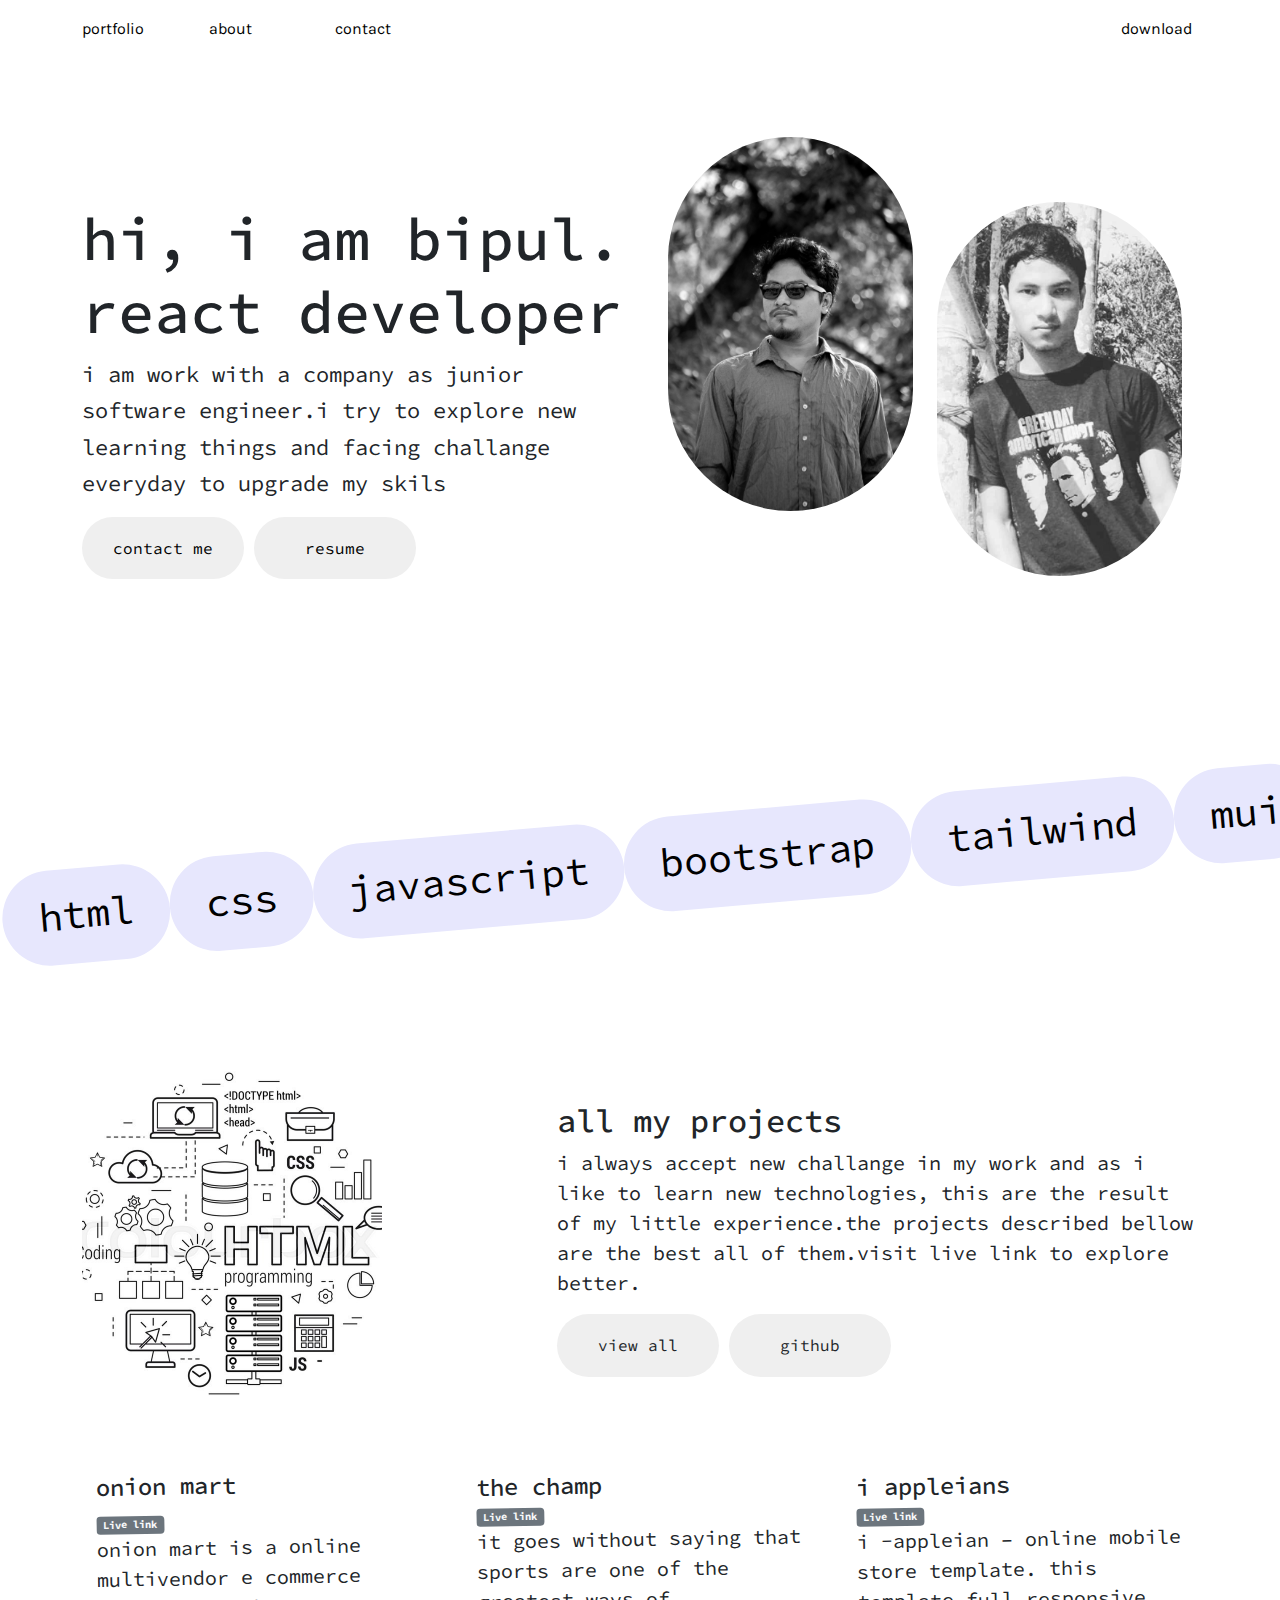
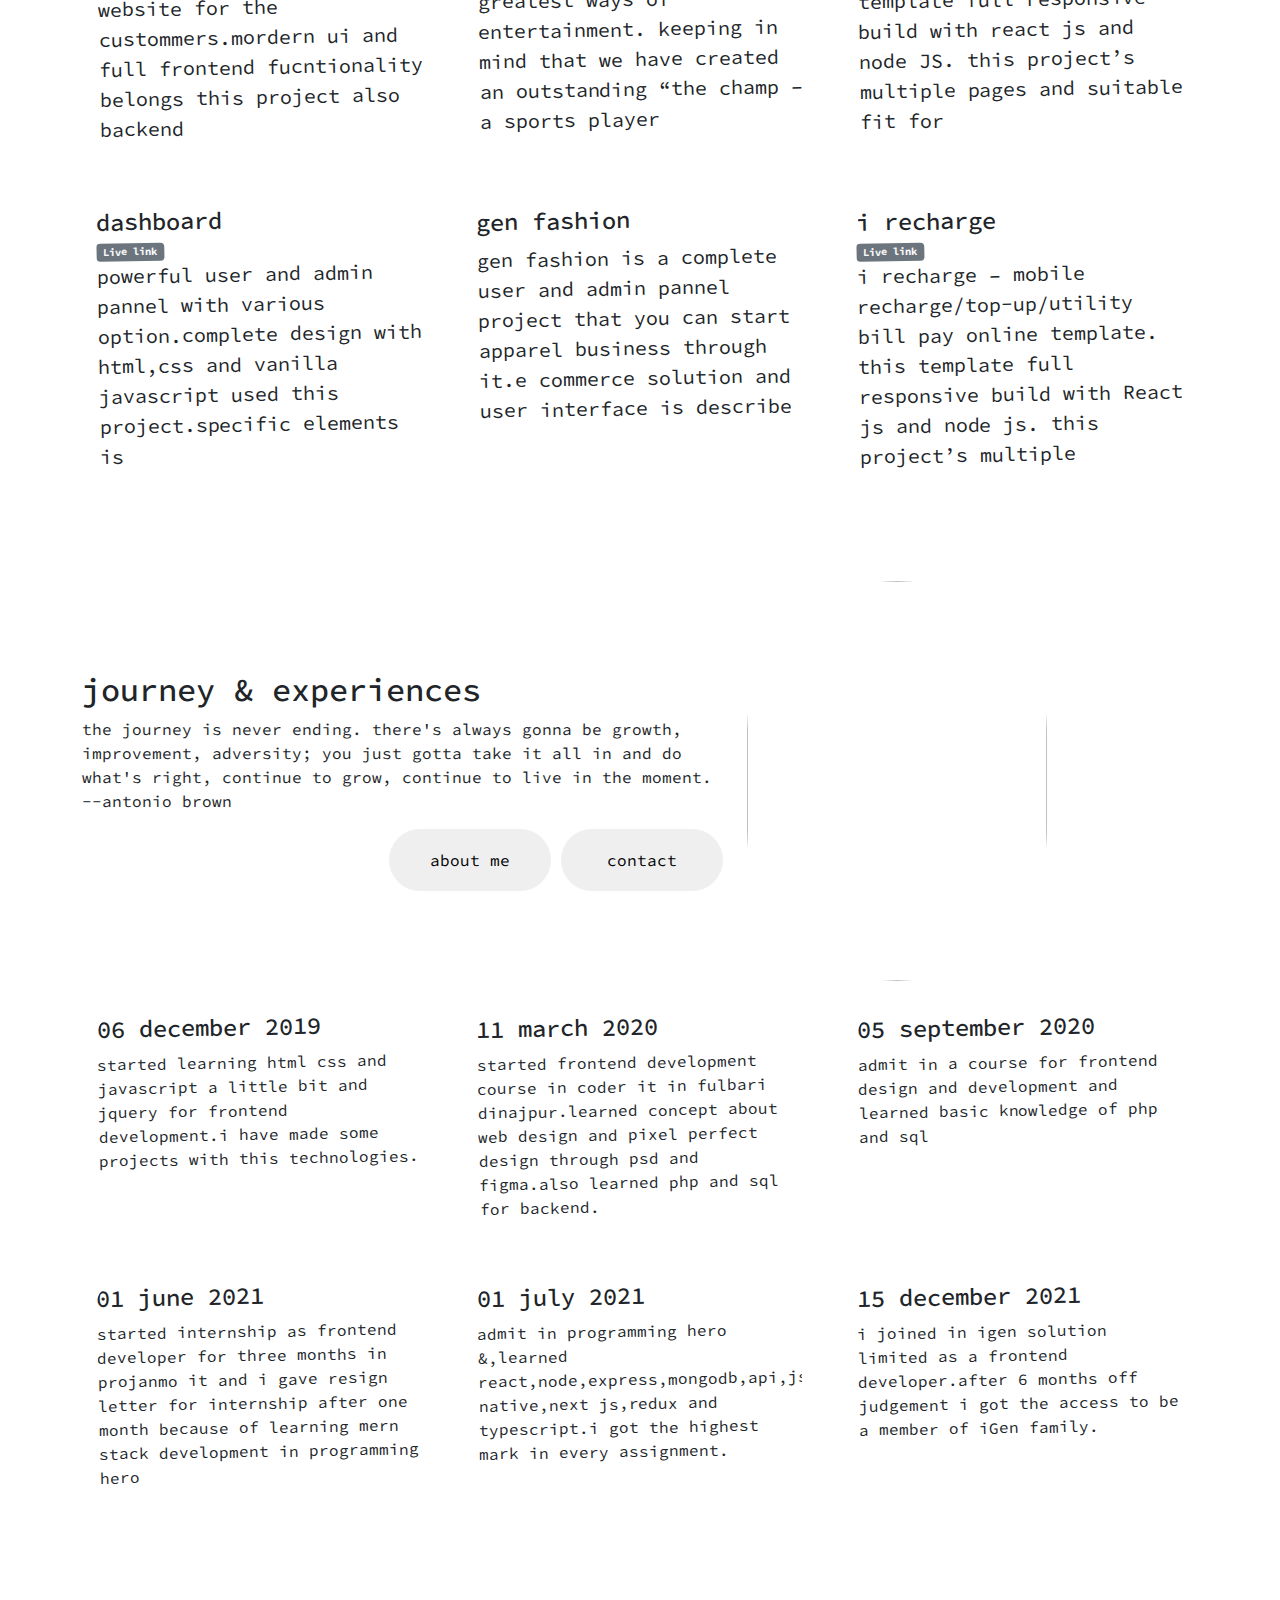
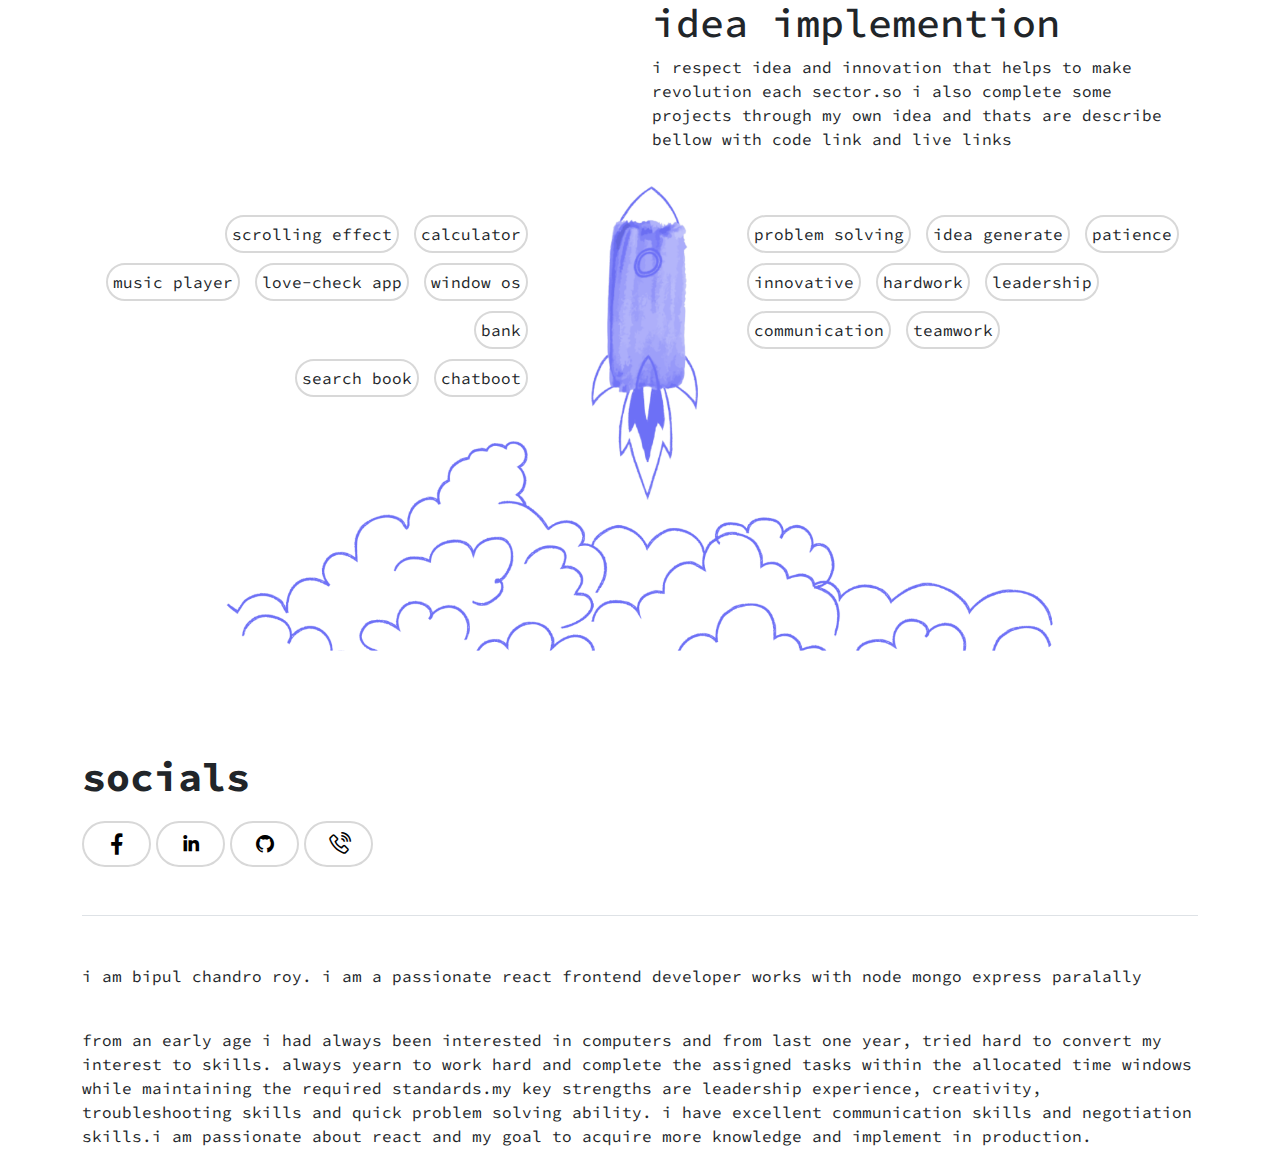
==== commit 5d12d1e9: "responsive" ====
--- a/index.html
+++ b/index.html
@@ -21,70 +21,7 @@
       <section><div class="scrolling-container"></div></section>
       <section><div class="projects"></div></section>
       <section><div class="experience"></div></section>
-      <section><div class="idea-implement">
-        <div class="container">
-          <div class="row pb-5">
-            <div class="col-12 col-md-12 col-lg-6"></div>
-            <div class="col-12 col-md-12 col-lg-6">
-              <h1>idea implemention</h1>
-              <p>
-                i respect idea and innovation that helps to make revolution each
-                sector.so i also complete some projects through my own idea and
-                thats are describe bellow with code link and live links
-              </p>
-            </div>
-          </div>
-          <div class="row">
-            <div class="col-12 col-md-12 col-lg-5 text-sm-start text-lg-end">
-              <div class="idea-container">
-                <p class="idea">scrolling effect</p>
-                <p class="idea">calculator</p>
-                <p class="idea">music player</p>
-                <p class="idea">love-check app</p>
-                <p class="idea">window os</p>
-                <p class="idea">bank</p>
-                <br />
-                <p class="idea">search book</p>
-                <p class="idea">chatboot</p>
-              </div>
-            </div>
-            <div class="col-12 col-md-12 col-lg-2 position-relative hide-small">
-              <div class="work-rocket-container">
-                <div class="work-rocket">
-                  <img
-                    src="./assets/images/Capture-removebg-preview (1).png"
-                    alt=""
-                  />
-                </div>
-              </div>
-            </div>
-            <div class="col-12 col-md-12 col-lg-5">
-              <div class="idea-container">
-                <p class="idea">problem solving</p>
-                <p class="idea">idea generate</p>
-                <p class="idea">patience</p>
-                <p class="idea">innovative</p>
-                <p class="idea">hardwork</p>
-                <p class="idea">leadership</p>
-                <br />
-                <p class="idea">communication</p>
-                <p class="idea">teamwork</p>
-              </div>
-            </div>
-          </div>
-          <div class="work-rocket-container2 hide-large">
-            <div class="work-rocket">
-              <img
-                src="./assets/images/Capture-removebg-preview (1).png"
-                alt=""
-              />
-            </div>
-          </div>
-          <div class="work-image-container w-75 mx-auto">
-            <img src="./assets/images/smoke.png" alt="" />
-          </div>
-          </div>
-      </div></section>
+      <section><div class="idea-implement"></div></section>
       <section><div class="faq"></div></section>
     </main>
     <footer><div class="footer"></div></footer>
--- a/assets/css/responsive.css
+++ b/assets/css/responsive.css
@@ -1,4 +1,7 @@
 @media (max-width: 575.98px) {
+  .banner-image-container {
+    width: 100%;
+}
   .idea {
     text-align: end;
     border-radius: 28px;
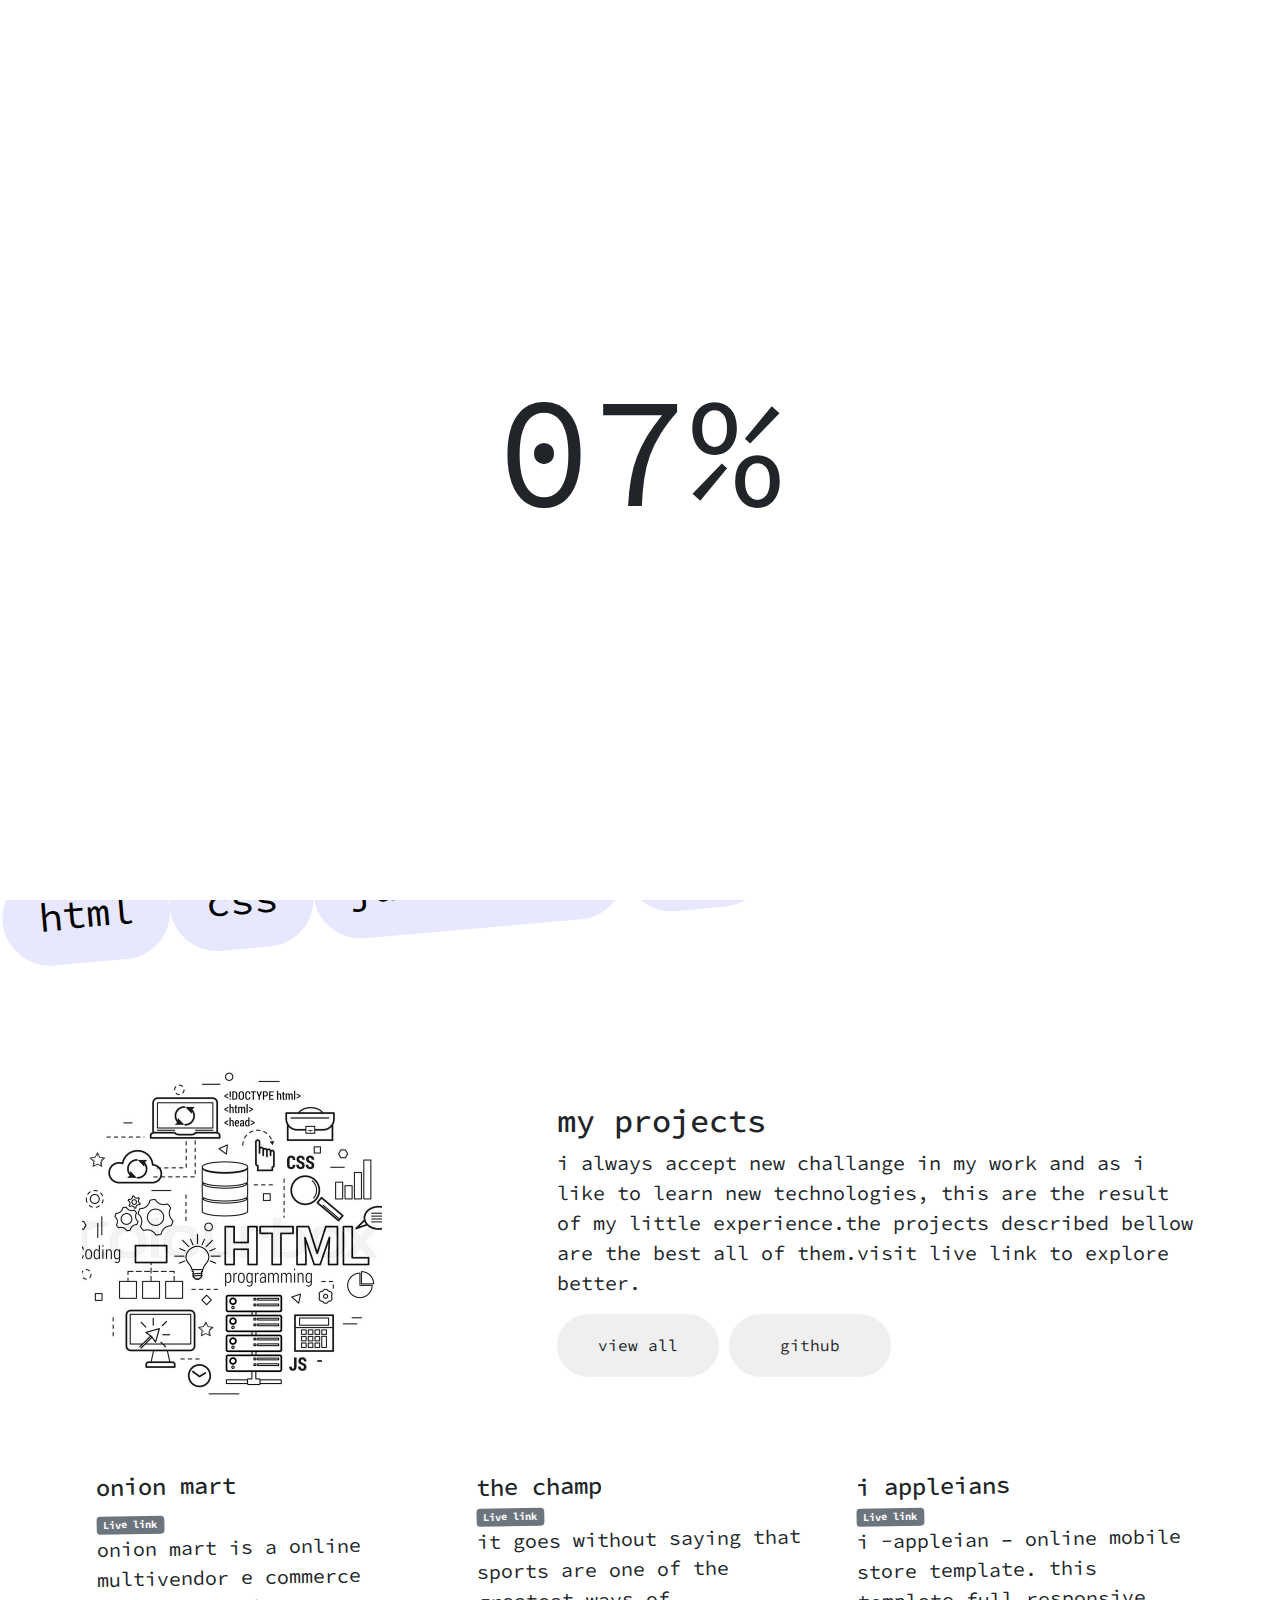
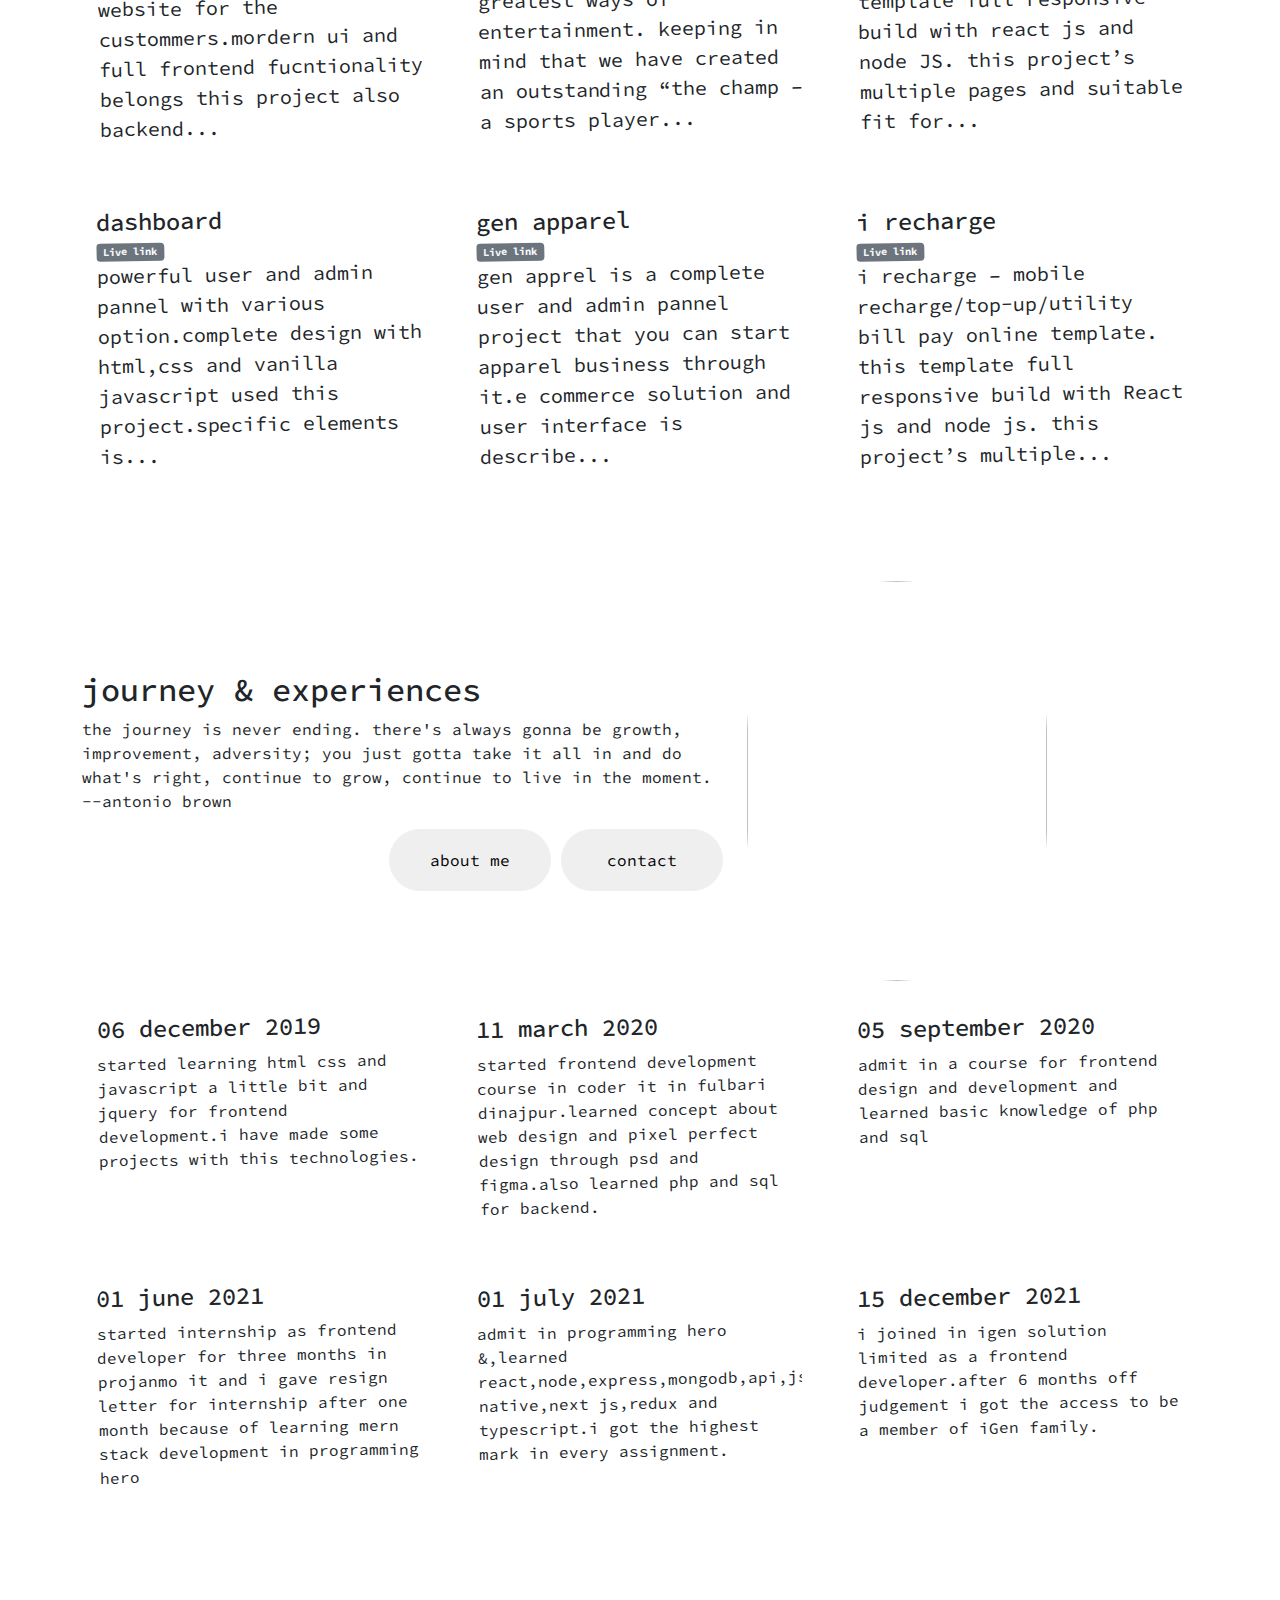
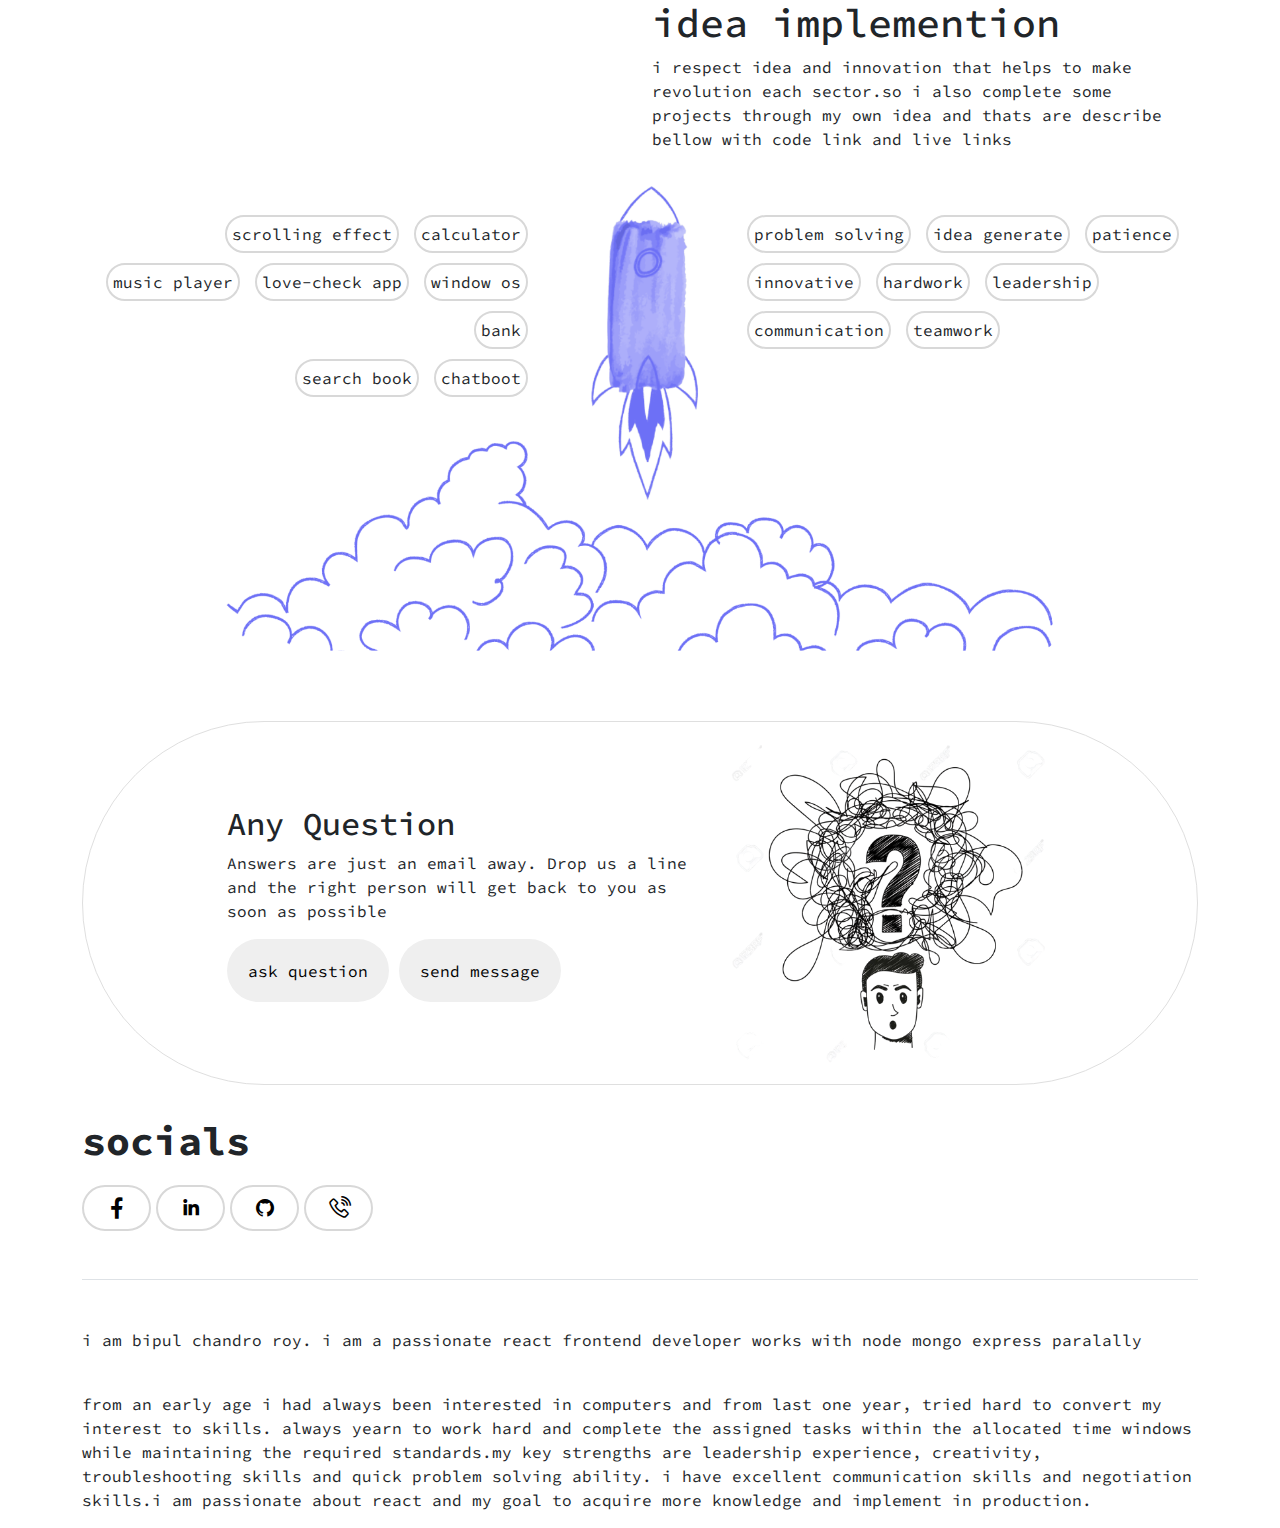
==== commit 7552d9ef: "loader added" ====
--- a/index.html
+++ b/index.html
@@ -15,6 +15,11 @@
     <title>Portfolio</title>
   </head>
   <body>
+    <section class="preloader">
+      <div class="preloader-item">
+        <span id="zero">0</span><span id="loading-number">0</span><span>%</span>
+      </div>
+    </section>
     <header class="header"></header>
     <main>
       <section><div class="banner"></div></section>
@@ -29,12 +34,14 @@
     <script src="./assets/components/header.js"></script>
     <script src="./assets/components/banner.js"></script>
     <script src="./assets/components/scroll.js"></script>
-    <script src="./assets/components/details.js"></script>
+    <!-- <script src="./assets/components/details.js"></script> -->
     <script src="./assets/components/projects.js"></script>
     <script src="./assets/components/experience.js"></script>
     <script src="./assets/components/idea.js"></script>
     <script src="./assets/components/faq.js"></script>
     <script src="./assets/components/footer.js"></script>
     <script src="./assets/js/bootstrap.min.js"></script>
+    <script src="./assets/js/bootstrap.min.js"></script>
+    <script src="./assets/js/script.js"></script>
   </body>
 </html>
--- a/assets/css/style.css
+++ b/assets/css/style.css
@@ -6,6 +6,40 @@
   overflow-x: hidden;
   scroll-behavior: smooth;
 }
+.preloader {
+  height: 100vh;
+  width: 100%;
+  position: fixed;
+  top: 0;
+  left: 0;
+  background: white;
+  z-index: 10;
+  display: flex;
+  align-items: center;
+  justify-content: center;
+  font-size: 10rem;
+  transition: .4s;
+  -webkit-transition: .4s;
+  -moz-transition: .4s;
+  -ms-transition: .4s;
+  -o-transition: .4s;
+}
+.hide{
+  animation: hidepreloader 2s linear forwards;
+  -webkit-animation: hidepreloader 2s linear forwards;
+}
+@keyframes hidepreloader {
+  0%{
+    opacity: 1;
+    visibity:visible;
+    z-index: 10;
+  }
+  100%{
+    opacity: 0;
+    visibity:hidden;
+    z-index: -1;
+  }
+}
 img {
   height: 100%;
   width: 100%;
@@ -55,6 +89,7 @@
   height: 374px;
   overflow: hidden;
   border-radius: 296px;
+  border: 1px solid #efefef;
 }
 .first-banner-image-container {
   margin-top: -65px;
@@ -83,21 +118,31 @@
 /* scrolling css */
 .scrolling-container {
   padding: 5rem 0;
+  position: relative;
+}
+.scrolling h3 {
+  position: absolute;
+  top: -15rem;
+  left: 27%;
+  font-size: 14rem;
+  color: #80808017;
+  z-index: -1;
 }
 .scrolling {
   transform: rotate(-5deg);
 }
 @keyframes slide {
   0% {
-    margin-left: 0%;
+    margin-left: 100%;
   }
   100% {
-    margin-left: -100%;
+    margin-left: -300%;
   }
 }
 .scrolling ul {
   display: flex;
-  animation: slide 20s linear infinite;
+  animation: slide 40s linear infinite;
+  -webkit-animation: slide 40s linear infinite;
 }
 .scrolling ul li a {
   padding: 21px 36px 24px 36px;
@@ -239,4 +284,4 @@
 .single-projects {
   padding: 1rem;
   rotate: -1deg;
-}+}
--- a/assets/css/responsive.css
+++ b/assets/css/responsive.css
@@ -1,5 +1,14 @@
 @media (max-width: 575.98px) {
+  .scrolling h3 {
+    position: absolute;
+    top: -3rem;
+    left: 27%;
+    font-size: 2rem;
+    color: #80808017;
+    z-index: -1;
+  }
   .banner-image-container {
+    border-radius: 30px;
     width: 100%;
 }
   .idea {
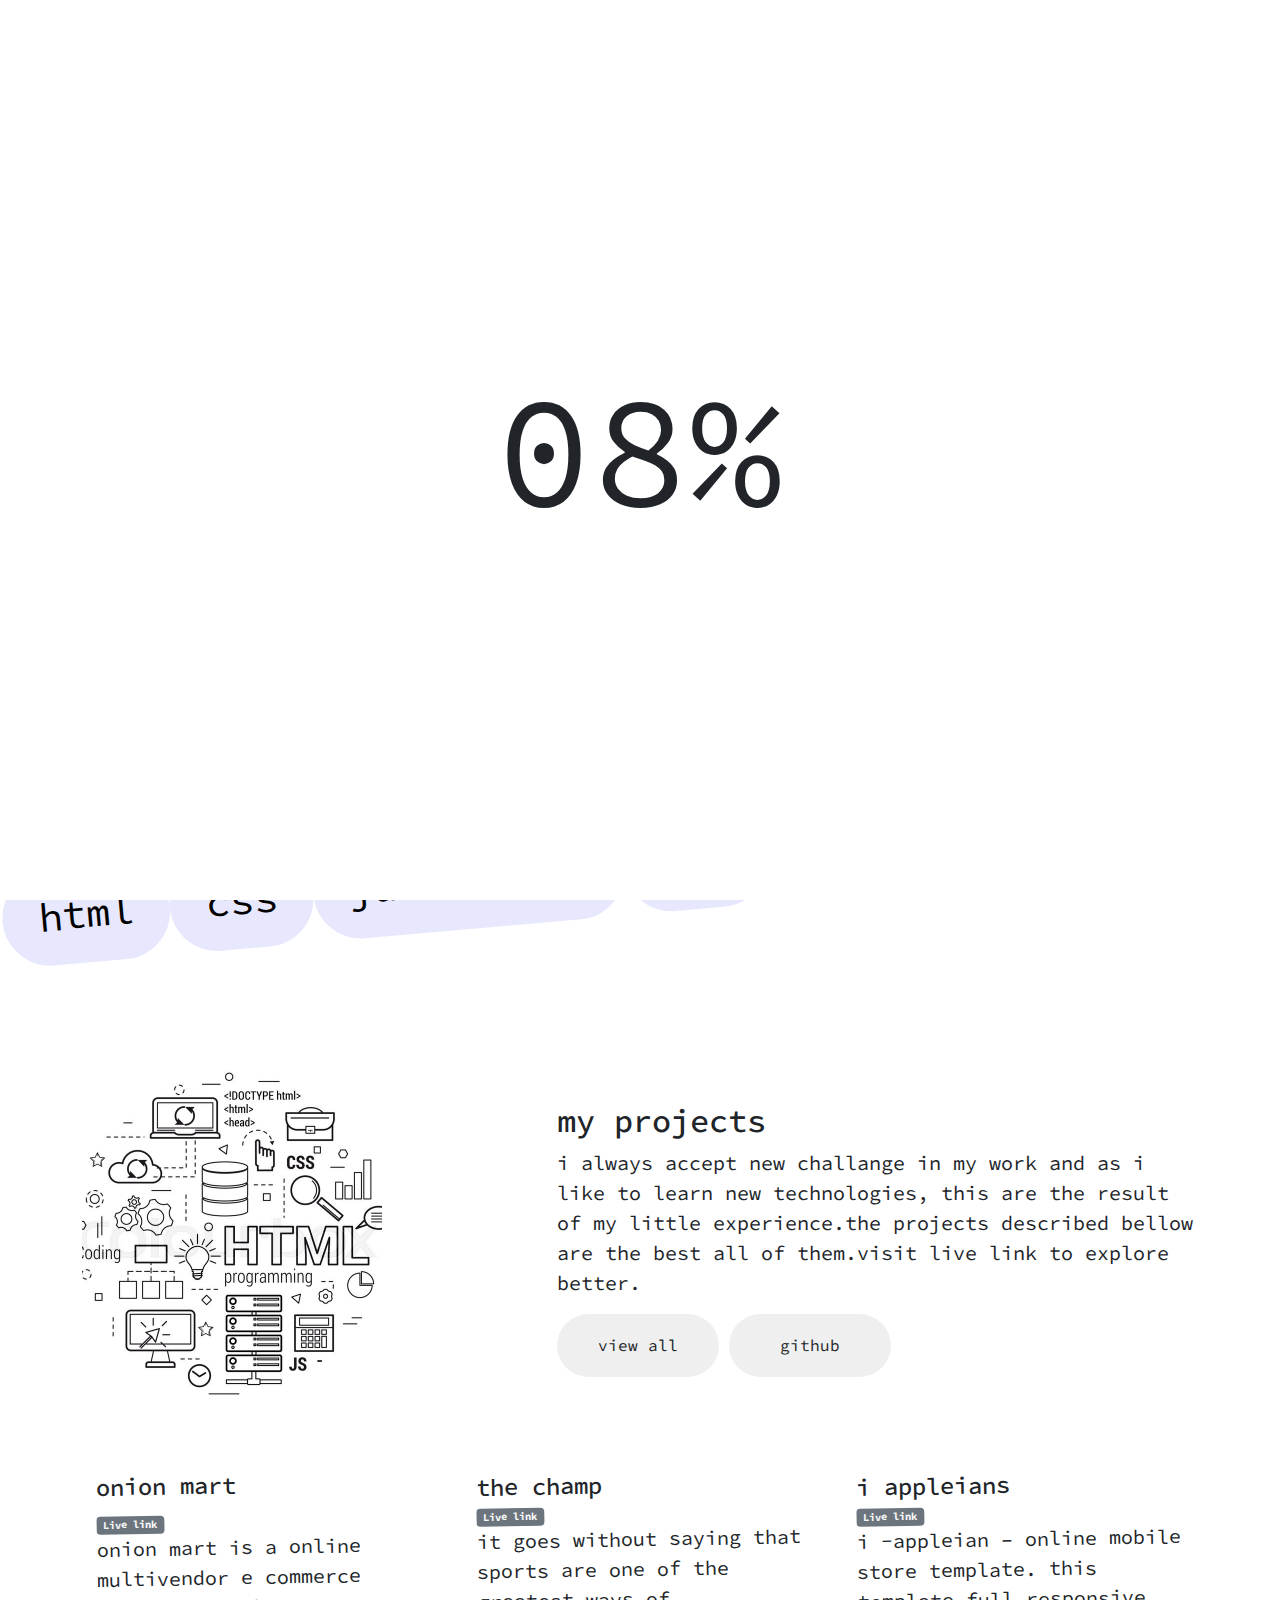
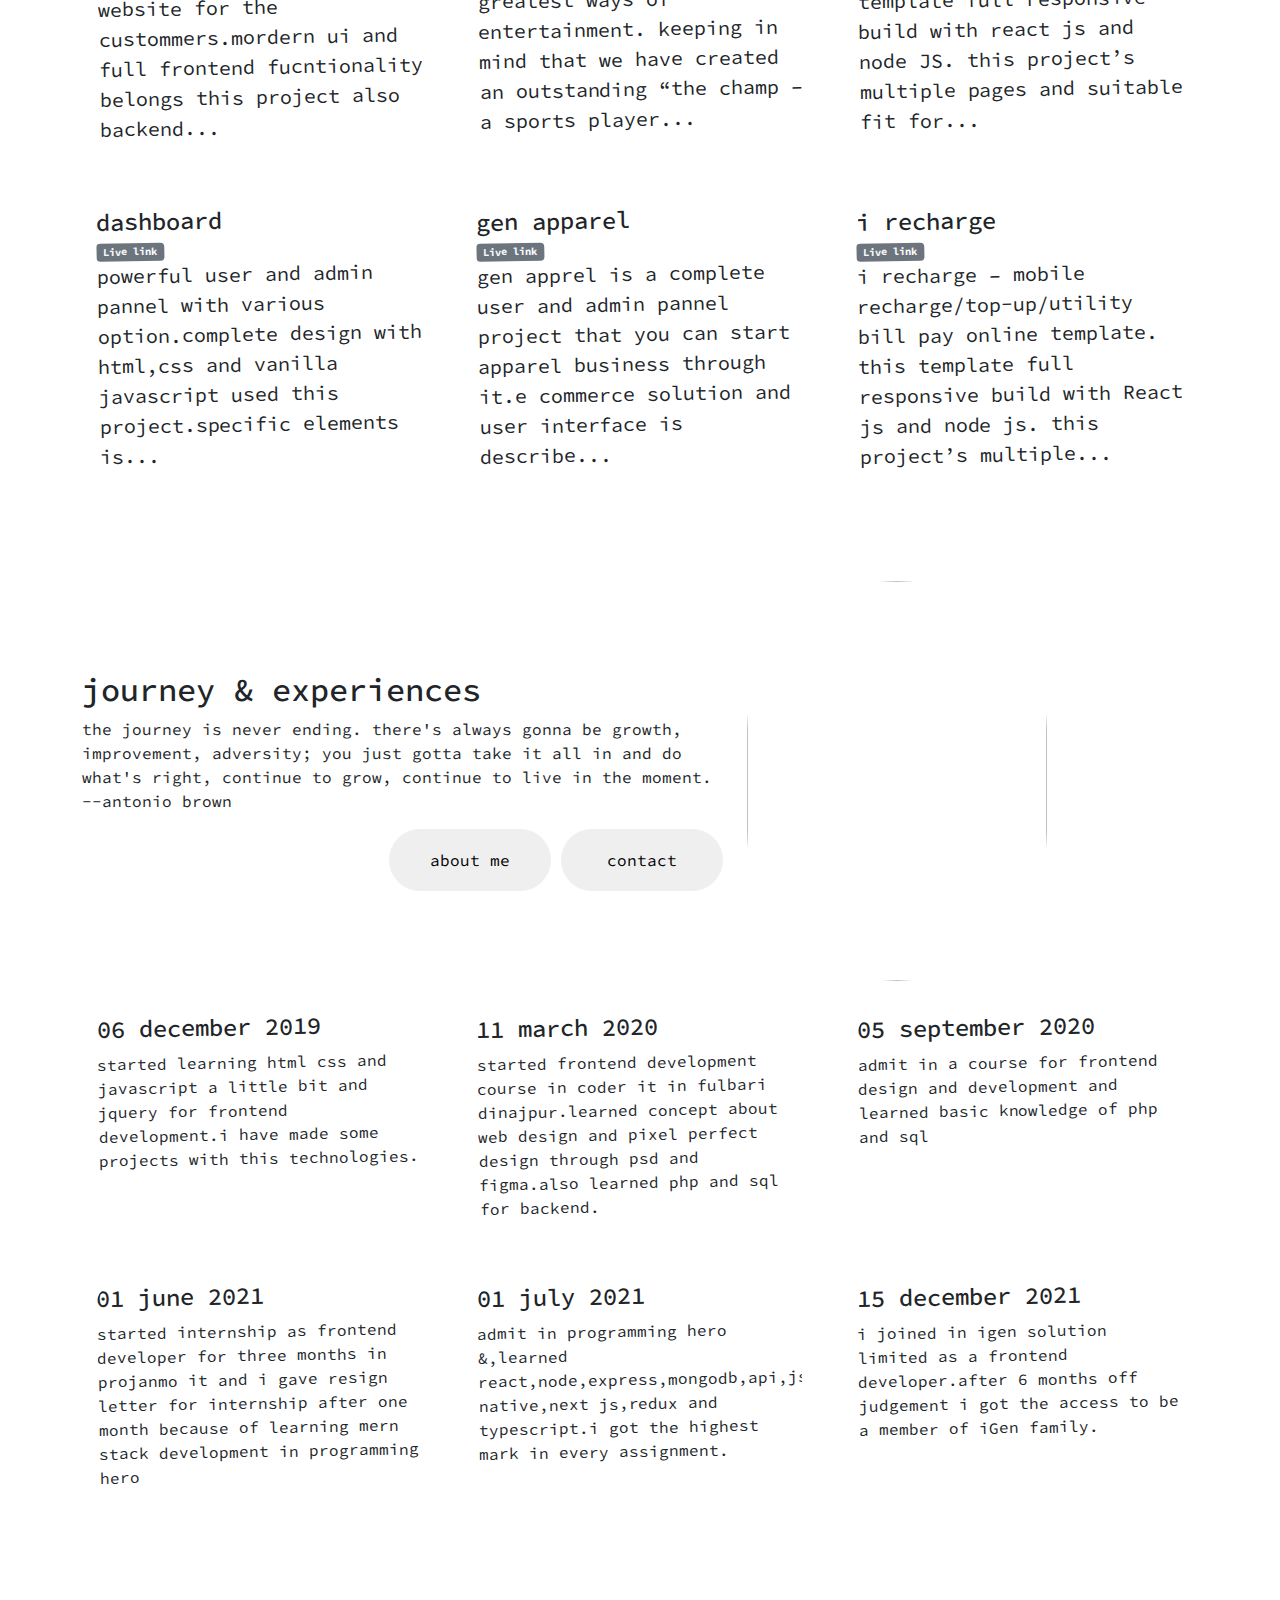
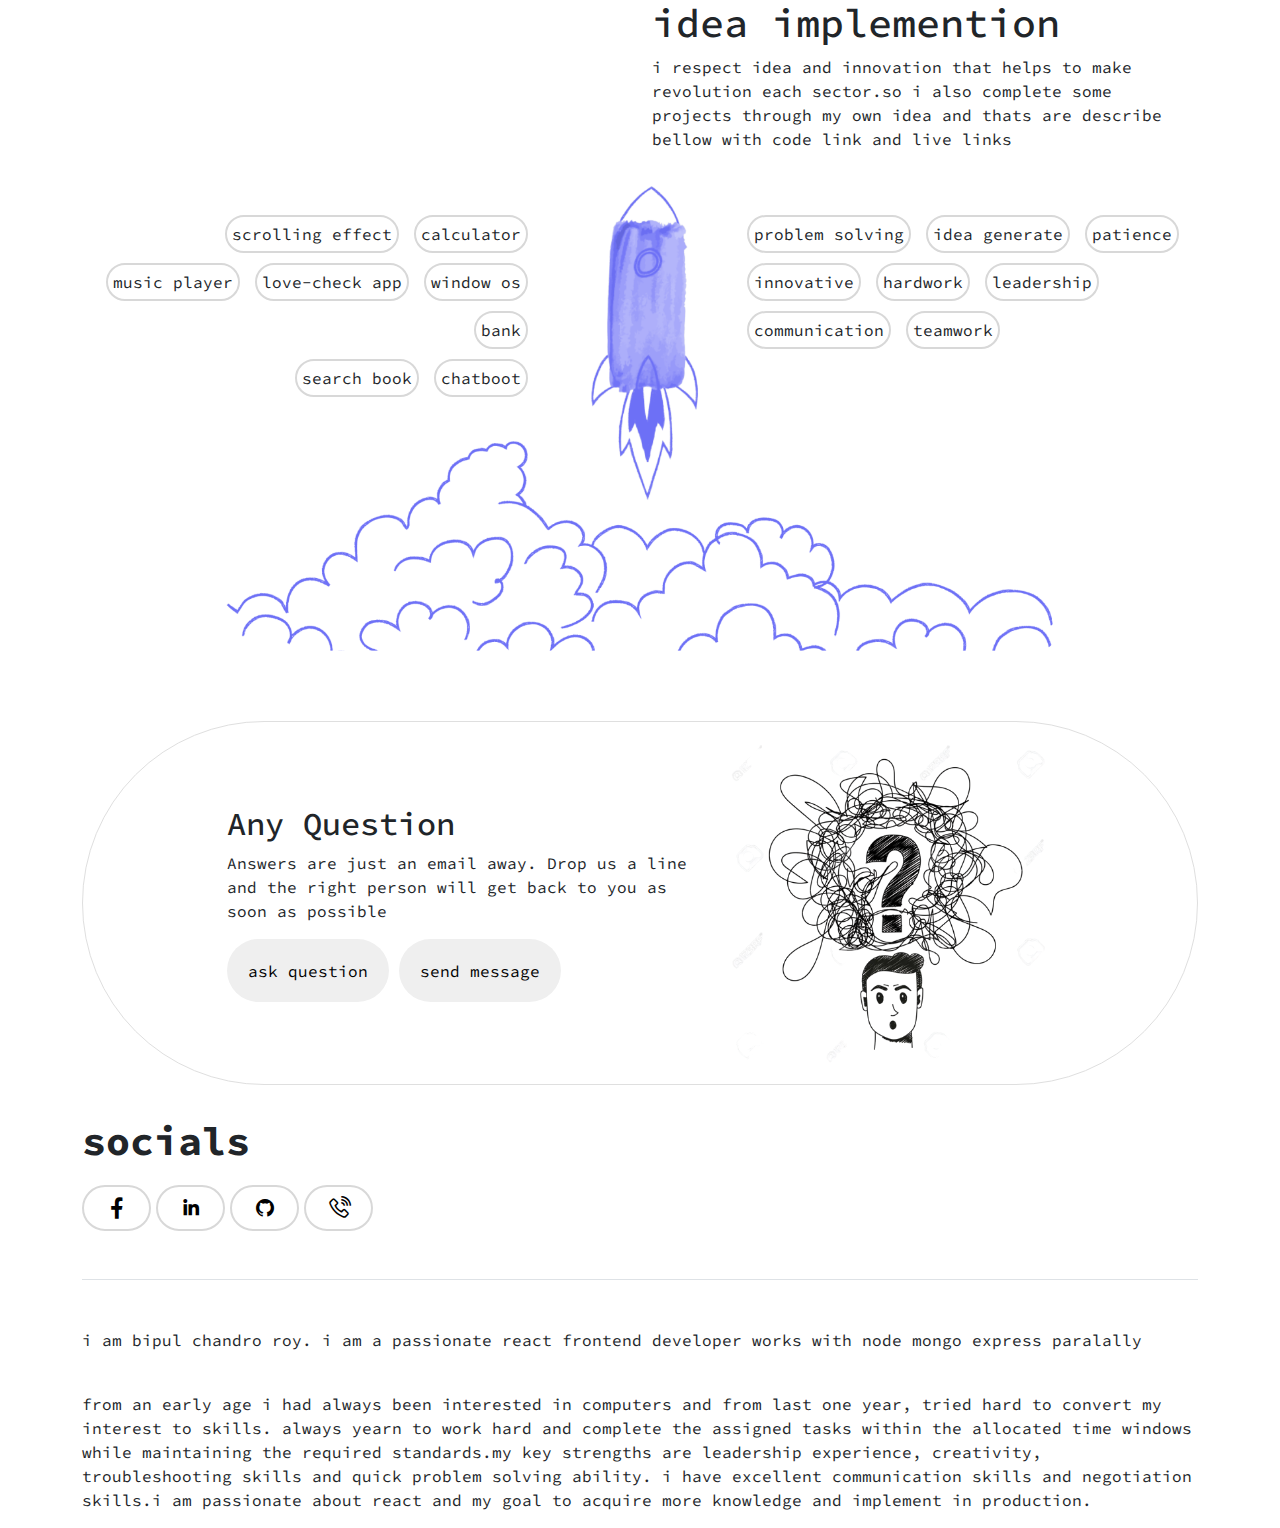
==== commit 5da3881b: "about" ====
--- a/index.html
+++ b/index.html
@@ -34,14 +34,12 @@
     <script src="./assets/components/header.js"></script>
     <script src="./assets/components/banner.js"></script>
     <script src="./assets/components/scroll.js"></script>
-    <!-- <script src="./assets/components/details.js"></script> -->
     <script src="./assets/components/projects.js"></script>
     <script src="./assets/components/experience.js"></script>
     <script src="./assets/components/idea.js"></script>
     <script src="./assets/components/faq.js"></script>
     <script src="./assets/components/footer.js"></script>
     <script src="./assets/js/bootstrap.min.js"></script>
-    <script src="./assets/js/bootstrap.min.js"></script>
     <script src="./assets/js/script.js"></script>
   </body>
 </html>
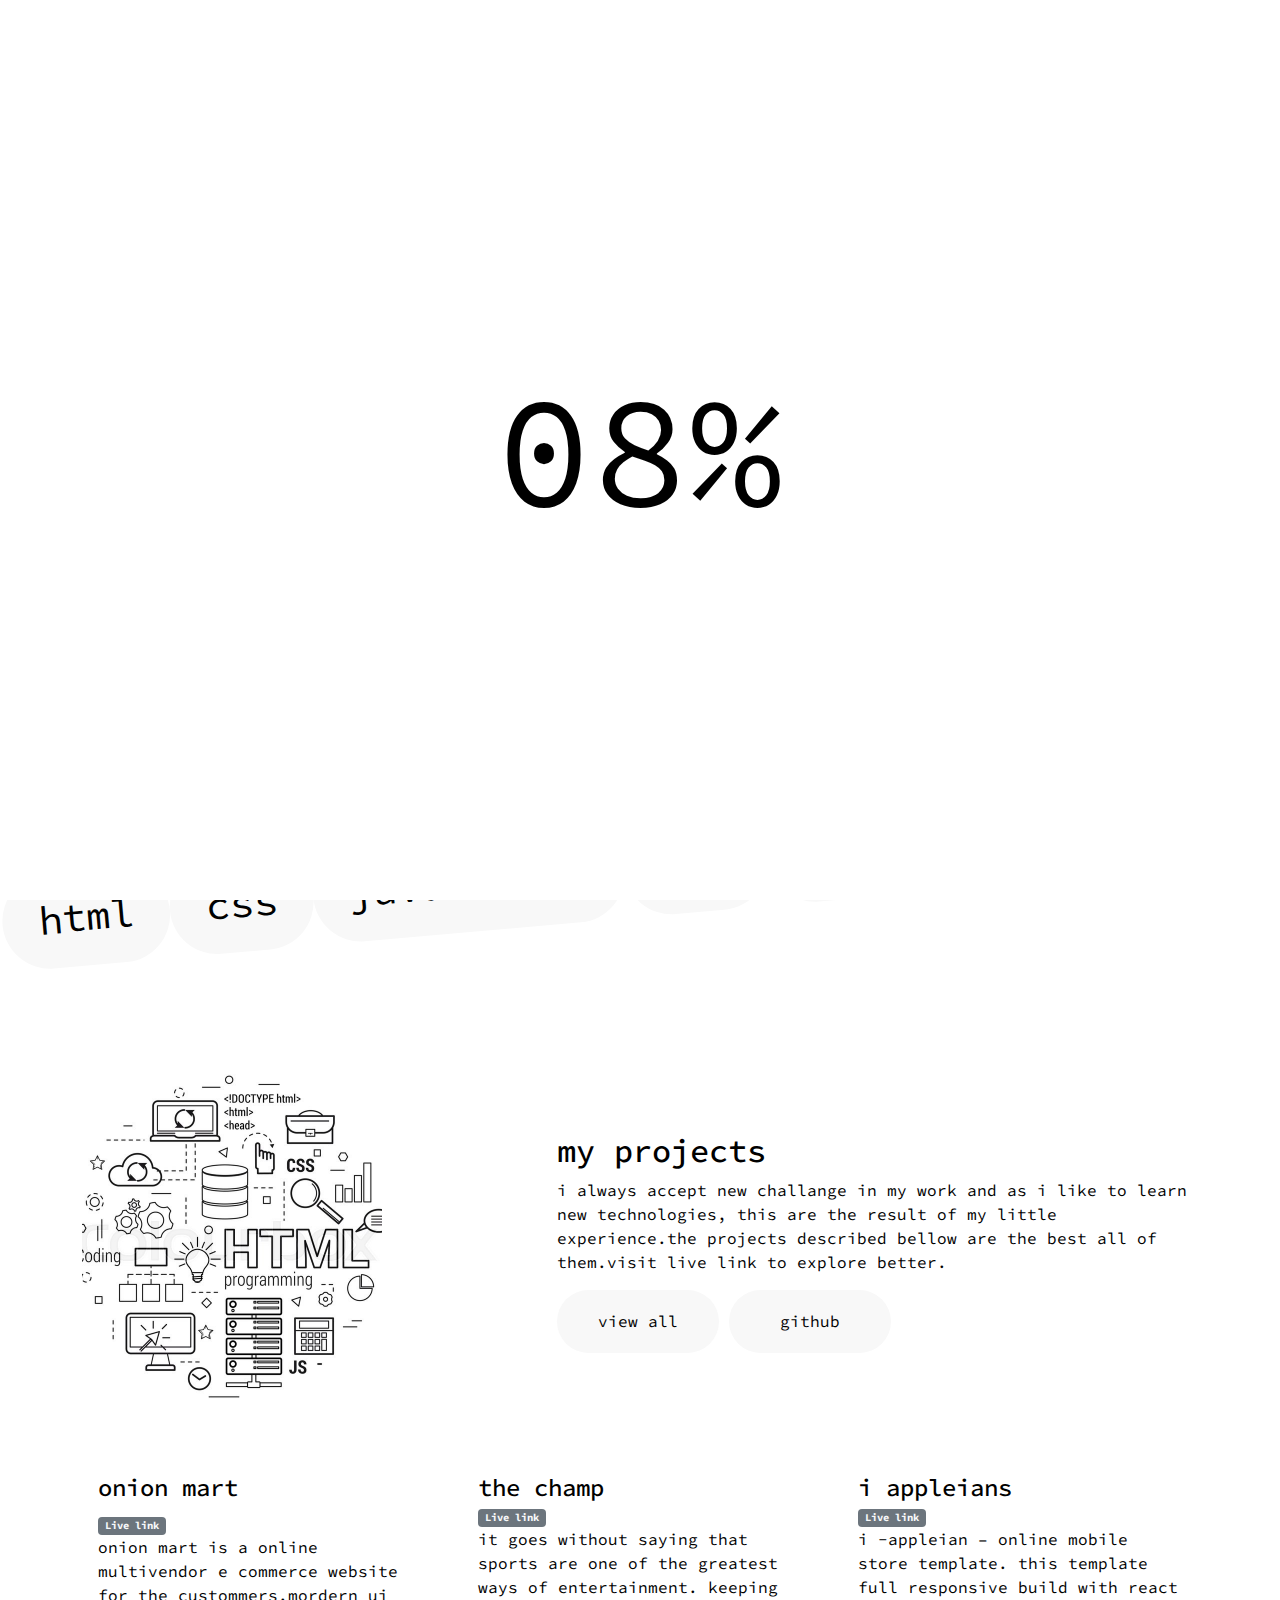
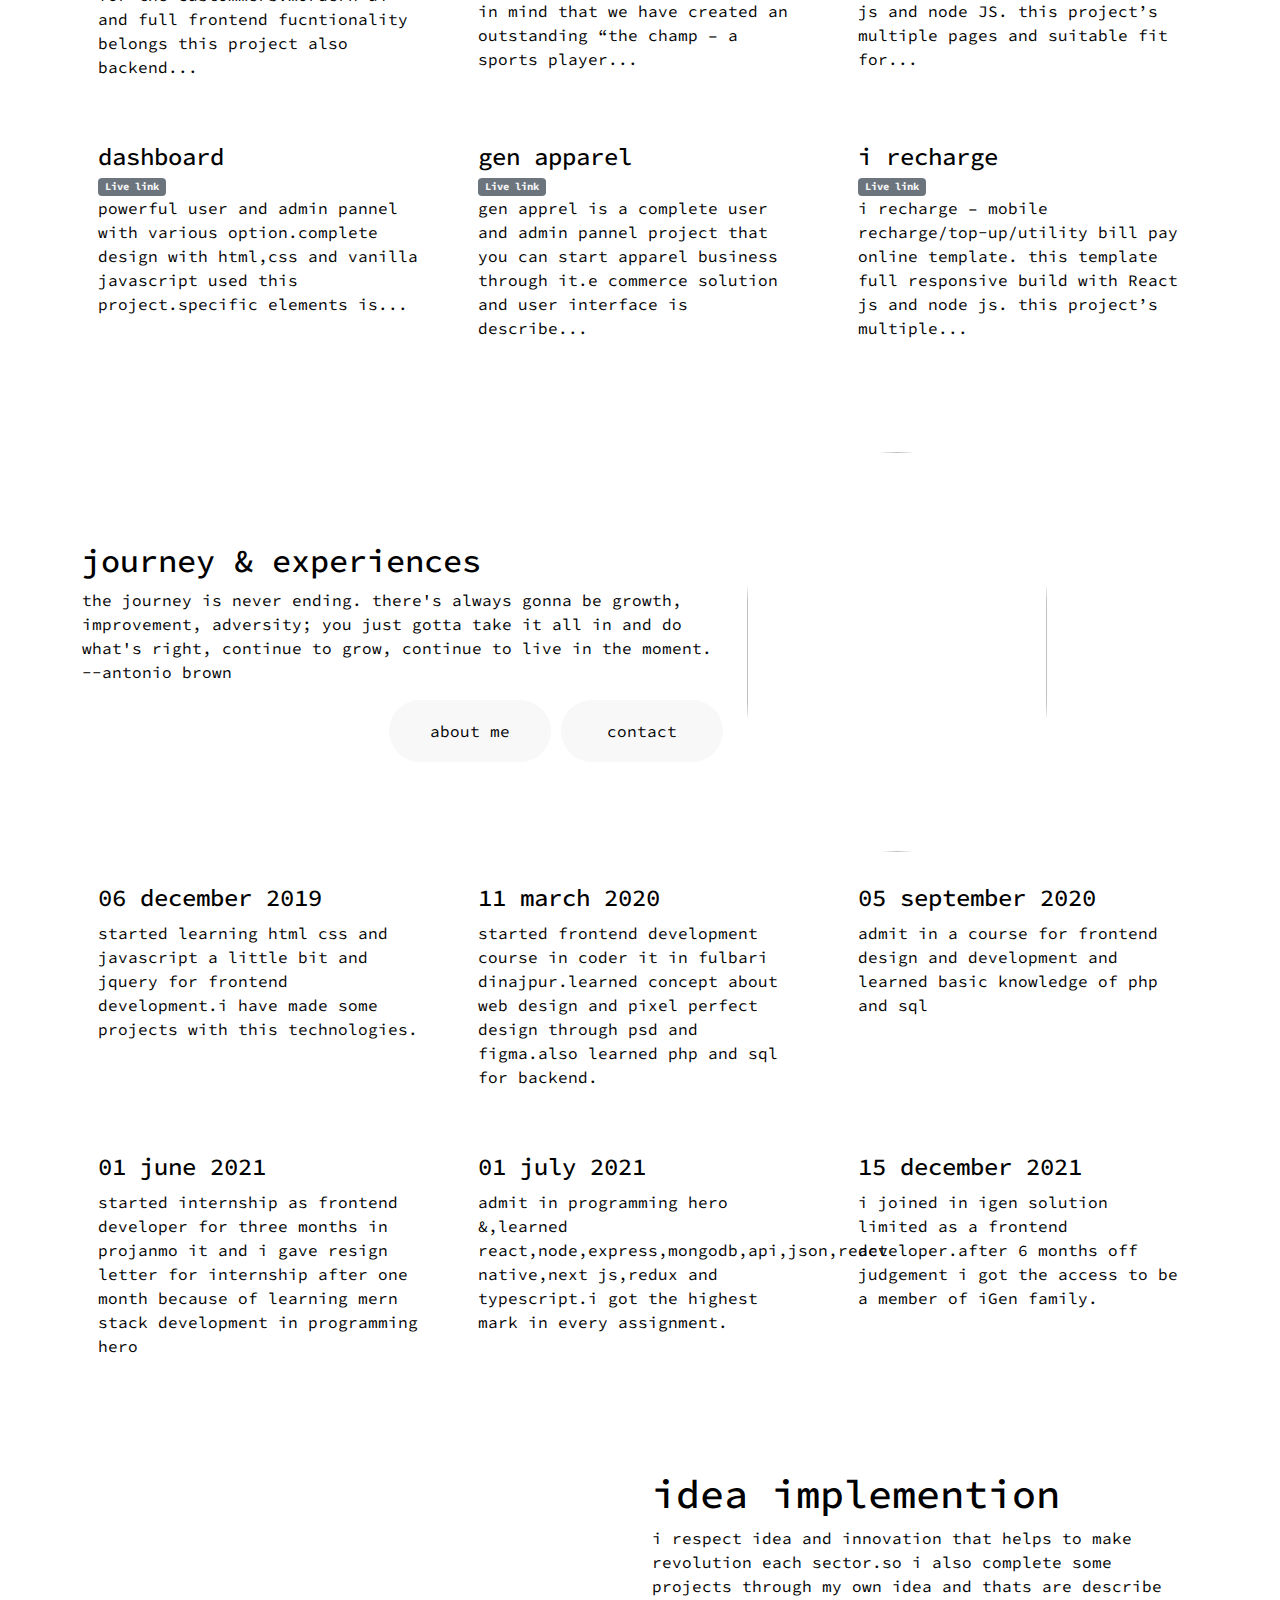
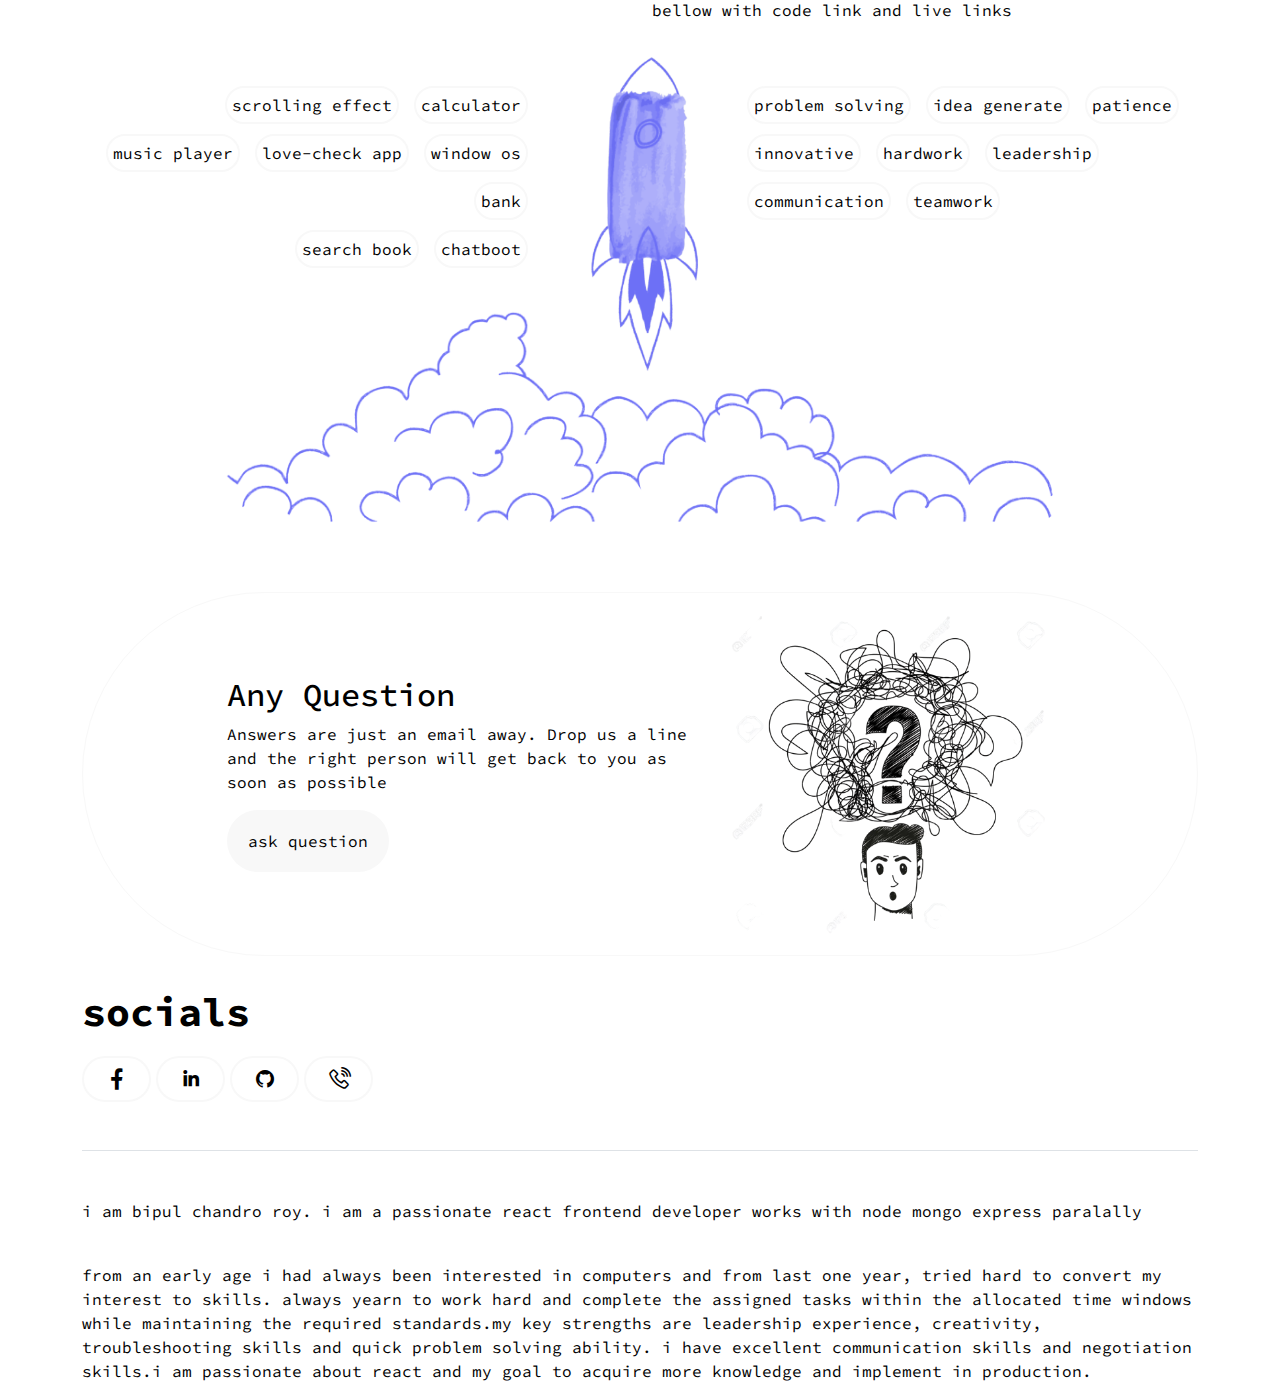
==== commit c7ad32a6: "all done" ====
--- a/index.html
+++ b/index.html
@@ -6,10 +6,7 @@
     <meta name="viewport" content="width=device-width, initial-scale=1.0" />
     <link rel="stylesheet" href="./assets/css/bootstrap.min.css" />
     <link rel="stylesheet" href="./assets/css/line-awesome.min.css" />
-    <link
-      rel="stylesheet"
-      href="path/to/line-awesome/css/line-awesome-font-awesome.min.css"
-    />
+    <link rel="stylesheet" href="path/to/line-awesome/css/line-awesome-font-awesome.min.css"/>
     <link rel="stylesheet" href="./assets/css/style.css" />
     <link rel="stylesheet" href="./assets/css/responsive.css" />
     <title>Portfolio</title>
@@ -30,7 +27,6 @@
       <section><div class="faq"></div></section>
     </main>
     <footer><div class="footer"></div></footer>
-
     <script src="./assets/components/header.js"></script>
     <script src="./assets/components/banner.js"></script>
     <script src="./assets/components/scroll.js"></script>
--- a/assets/css/style.css
+++ b/assets/css/style.css
@@ -1,10 +1,19 @@
 @import url("https://fonts.googleapis.com/css2?family=Karla&family=Source+Code+Pro:ital,wght@0,200;0,300;0,400;0,500;0,600;0,700;0,800;0,900;1,200;1,300;1,400;1,500;1,600;1,700;1,800;1,900&display=swap");
-
+:root{
+  --color-primary:white;
+  --color-black:black;
+  --color-secondary:rgb(248 248 248);
+}
 html,
 body {
   font-family: "Source Code Pro", monospace;
   overflow-x: hidden;
   scroll-behavior: smooth;
+  background: var(--color-primary);
+  color: var(--color-black);
+}
+.theme{
+  color: var(--color-black);
 }
 .preloader {
   height: 100vh;
@@ -12,7 +21,8 @@
   position: fixed;
   top: 0;
   left: 0;
-  background: white;
+  background: var(--color-primary);
+  color: var(--color-black);
   z-index: 10;
   display: flex;
   align-items: center;
@@ -55,20 +65,17 @@
 }
 ul li a {
   text-decoration: none;
-  color: initial;
+  color: var(--color-black);
 }
 a {
   text-decoration: none;
-  color: initial;
+  color: var(--color-black);
 }
 .grayscale{
     filter: grayscale(1);
 }
 section {
   padding: 4rem 0;
-}
-header {
-  font-family: "Karla", sans-serif;
 }
 .header{
   padding: 1rem 0;
@@ -89,7 +96,7 @@
   height: 374px;
   overflow: hidden;
   border-radius: 296px;
-  border: 1px solid #efefef;
+  border: 1px solid rgb(236, 236, 236);
 }
 .first-banner-image-container {
   margin-top: -65px;
@@ -104,13 +111,31 @@
   overflow: hidden;
   border: none;
   transition: 0.4s;
+  color: var(--color-black);
+  background: var(--color-secondary);
+}
+.banner-buttons input {
+  min-width: 162px;
+  height: 62.4px;
+  -webkit-border-radius: 60px;
+  -moz-border-radius: 60px;
+  border-radius: 60px;
+  text-align: center;
+  overflow: hidden;
+  border: none;
+  transition: 0.4s;
+  color: var(--color-black);
+  background: var(--color-secondary);
+}
+.banner-buttons button a {
+  color: var(--color-black);
 }
 .banner-buttons button:hover {
-  color: #f7f8f2;
-  background: #0b1e5b;
+  color: var(--color-primary);
+  background: var(--color-black);
 }
 .banner-buttons button:hover a {
-  color: #f7f8f2 !important;
+  color: var(--color-primary) !important;
 }
 .hide-large{
   display: none;
@@ -125,7 +150,7 @@
   top: -15rem;
   left: 27%;
   font-size: 14rem;
-  color: #80808017;
+  color: var(--color-secondary);
   z-index: -1;
 }
 .scrolling {
@@ -150,15 +175,9 @@
   -webkit-border-radius: 66px;
   -moz-border-radius: 66px;
   border-radius: 66px;
-  background: #e7e7fd;
+  background: var(--color-secondary);
   text-align: center;
   white-space: nowrap;
-}
-
-/* details css  */
-.details-container {
-  border-radius: 100px;
-  border: 1px solid #dfdfdf;
 }
 .details-image {
   width: 348px;
@@ -170,30 +189,6 @@
   padding: 3rem;
 }
 
-/* projects  */
-.project-icon {
-  height: 100px;
-  width: 70px;
-  display: flex;
-  align-items: center;
-  justify-content: center;
-  font-size: 31px;
-  border: 1px solid grey;
-  border-radius: 40px;
-}
-.projects p {
-  font-size: 20px;
-}
-.project-image {
-  border-radius: 20px;
-  overflow: hidden;
-}
-.project-odd {
-  margin-top: -7rem;
-}
-.last-column {
-  margin-top: 7rem;
-}
 
 /* work css  */
 .work-rocket-container {
@@ -249,7 +244,7 @@
 .idea {
   text-align: end;
   border-radius: 28px;
-  border: 2px solid #d8d8d8;
+  border: 2px solid var(--color-secondary);
   margin-right: 5px;
   padding: 5px;
   margin-bottom: 10px;
@@ -257,7 +252,7 @@
 
 /* faq css  */
 .faq-container {
-  border: 1px solid #dfdfdf;
+  border: 1px solid var(--color-secondary);
   padding: 1rem 9rem;
   border-radius: 377px;
   overflow: hidden;
@@ -277,11 +272,16 @@
   height: 46px;
   margin-right: 0;
   border-radius: 28px;
-  border: 2px solid #d8d8d8;
+  border: 2px solid var(--color-secondary);
   margin-right: 5px;
   font-size: 24px;
 }
 .single-projects {
   padding: 1rem;
-  rotate: -1deg;
-}
+}
+.contact-form input{
+  color: var(--color-black) !important;
+}
+.contact-form textarea{
+  color: var(--color-black) !important;
+}--- a/assets/css/responsive.css
+++ b/assets/css/responsive.css
@@ -1,4 +1,8 @@
 @media (max-width: 575.98px) {
+  .faq-container {
+    padding: 1rem 0rem;
+    border-radius: 0px;
+}
   .scrolling h3 {
     position: absolute;
     top: -3rem;
